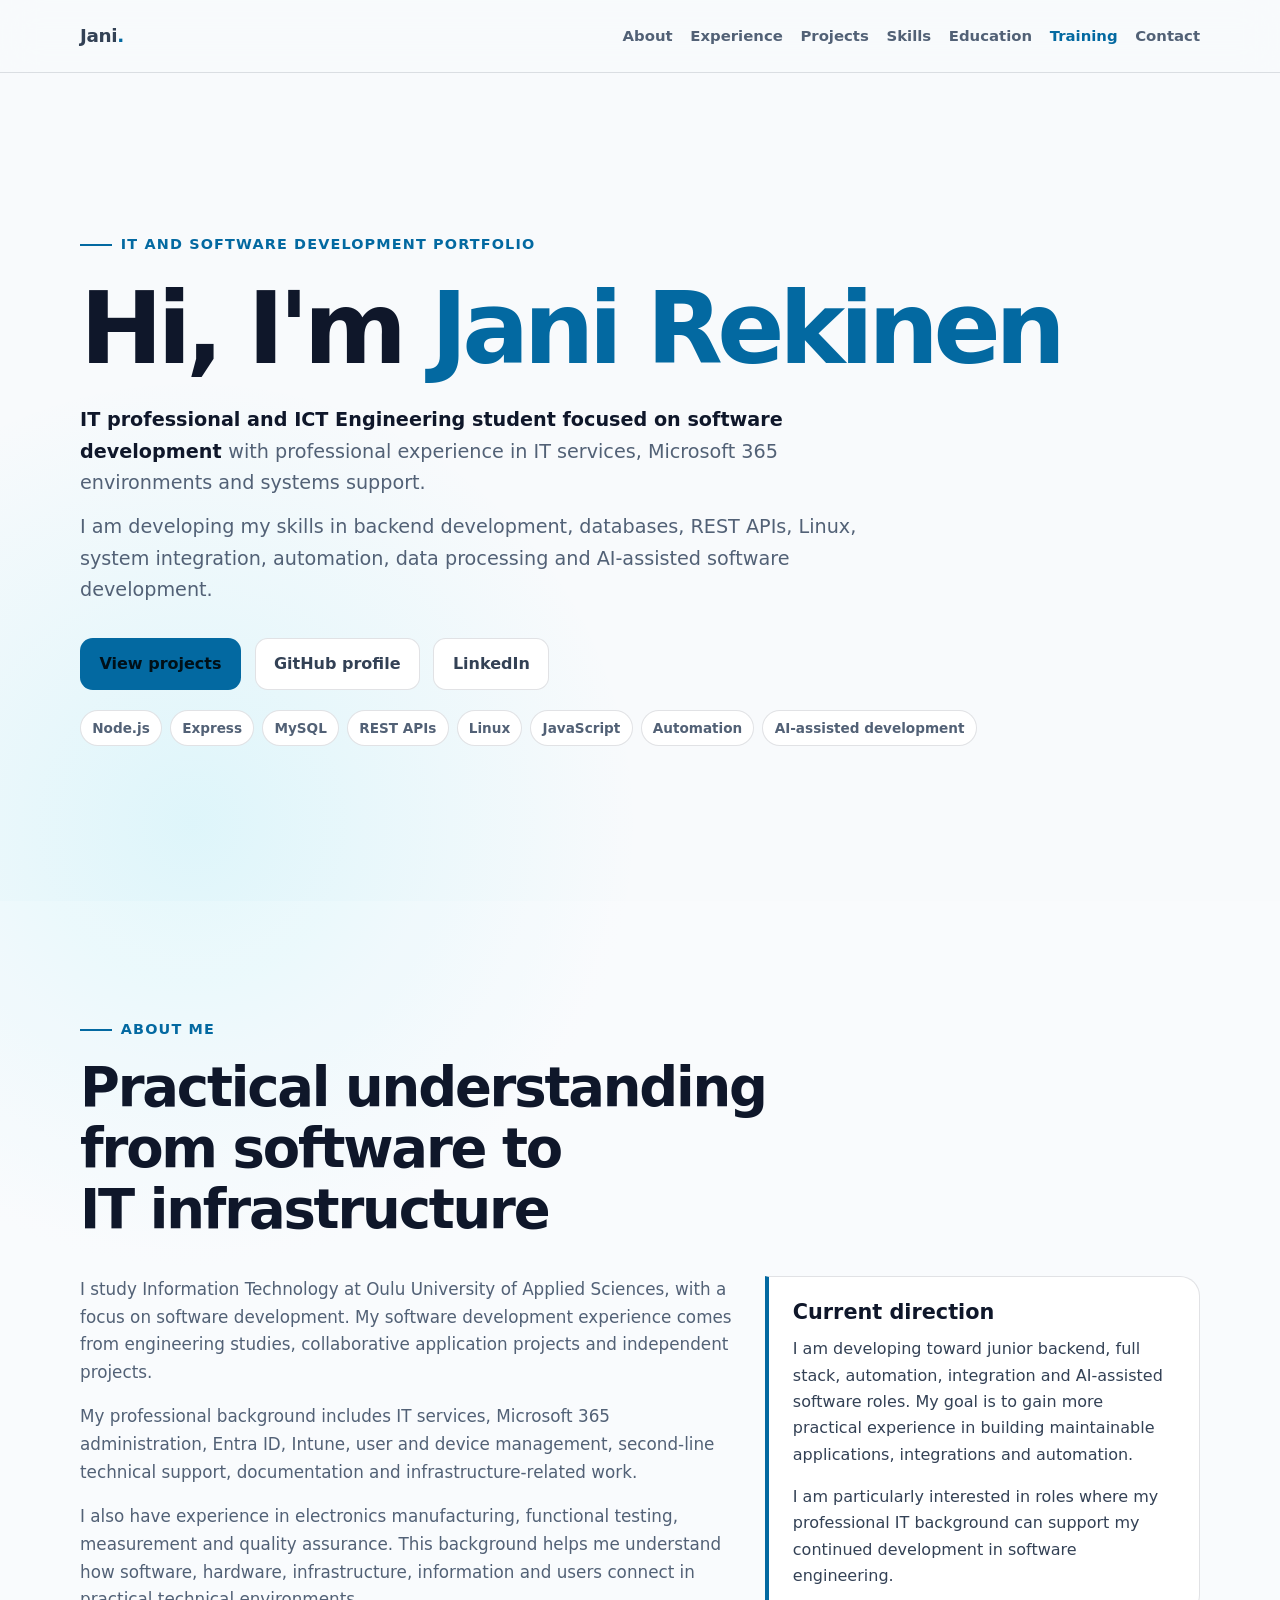
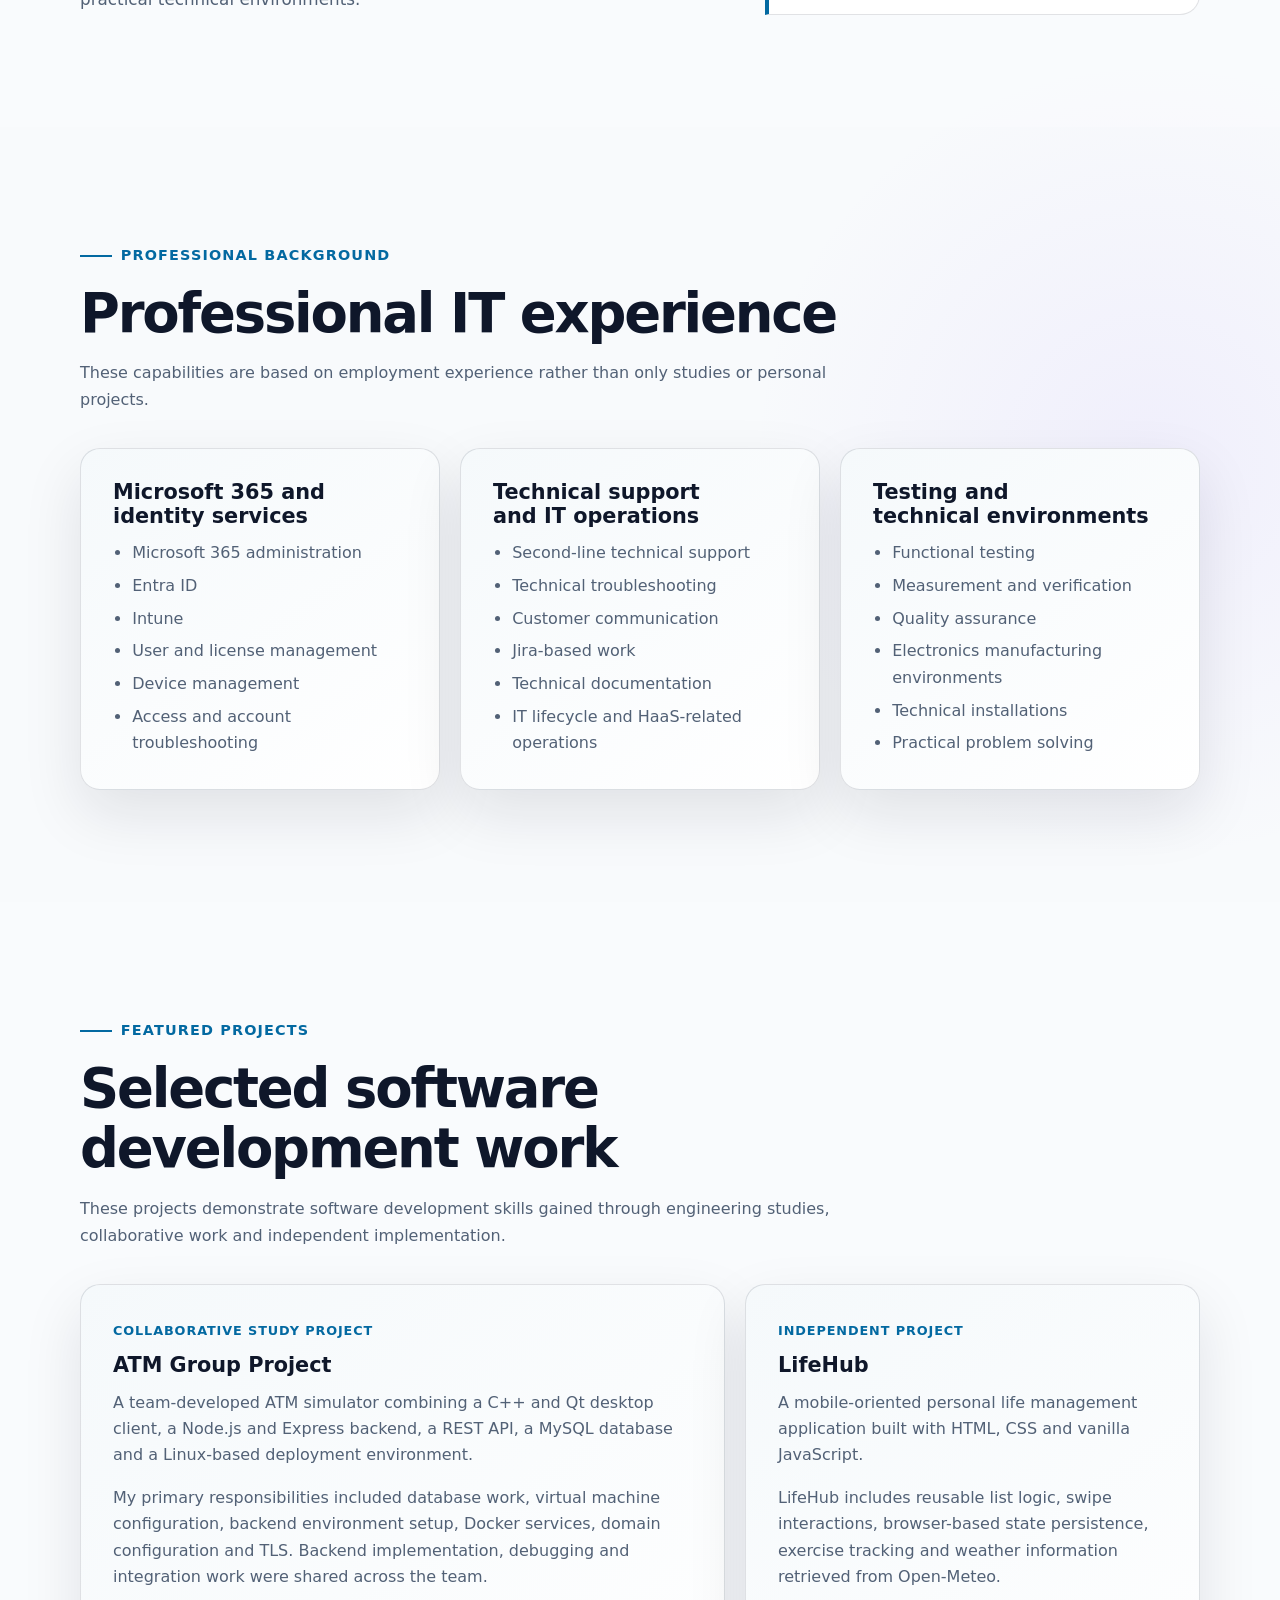
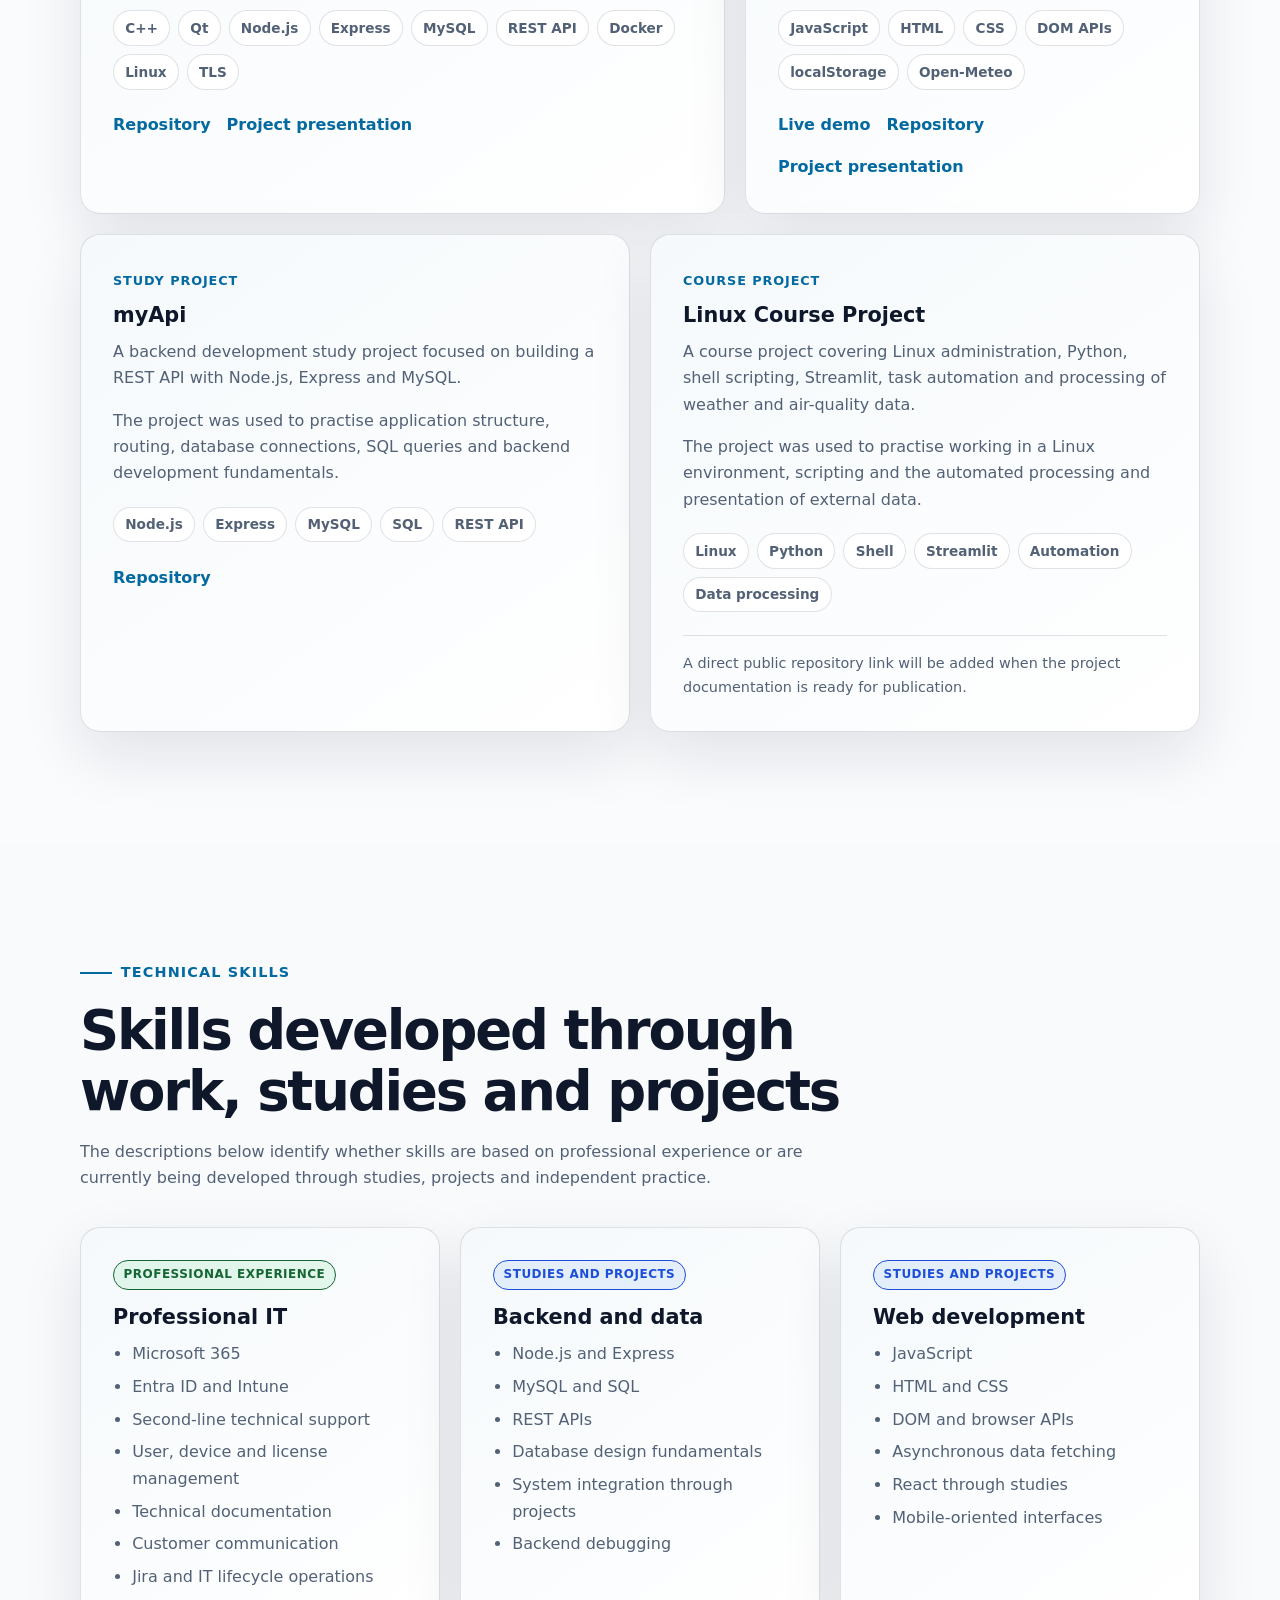
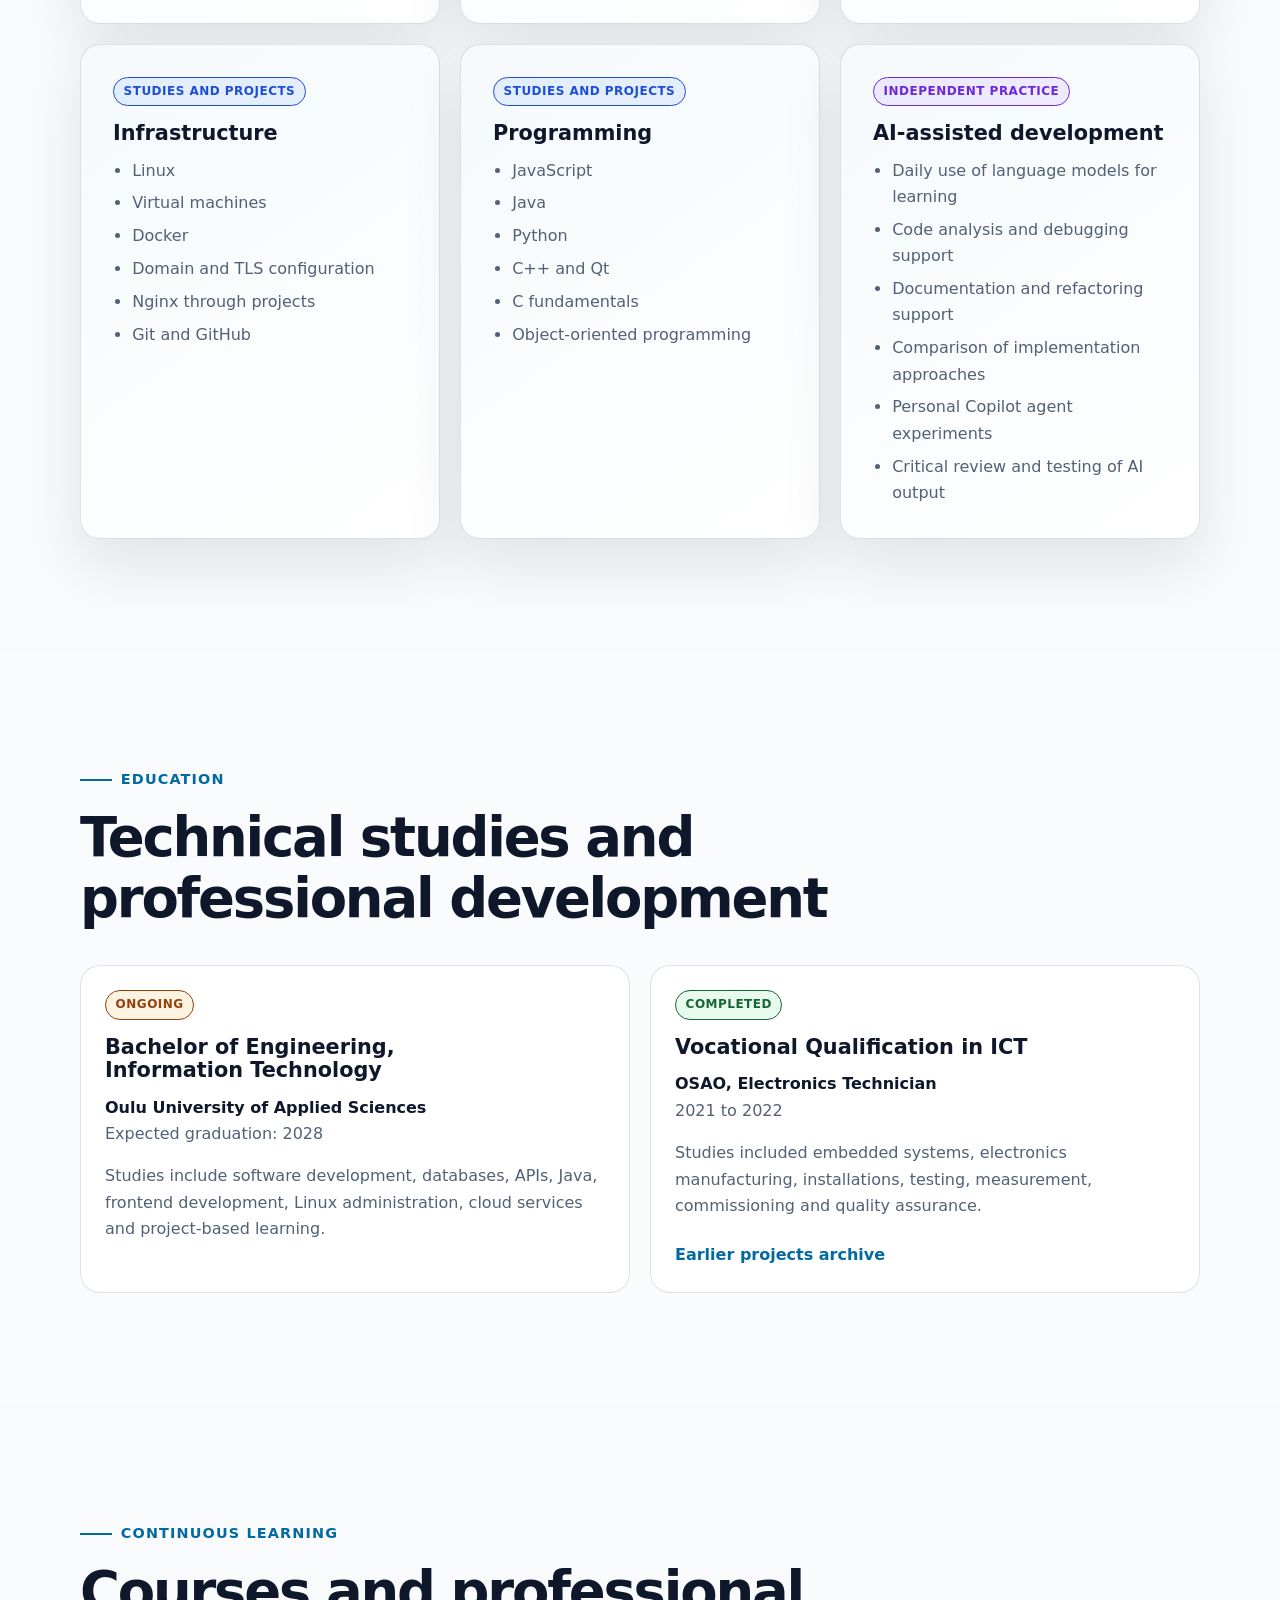
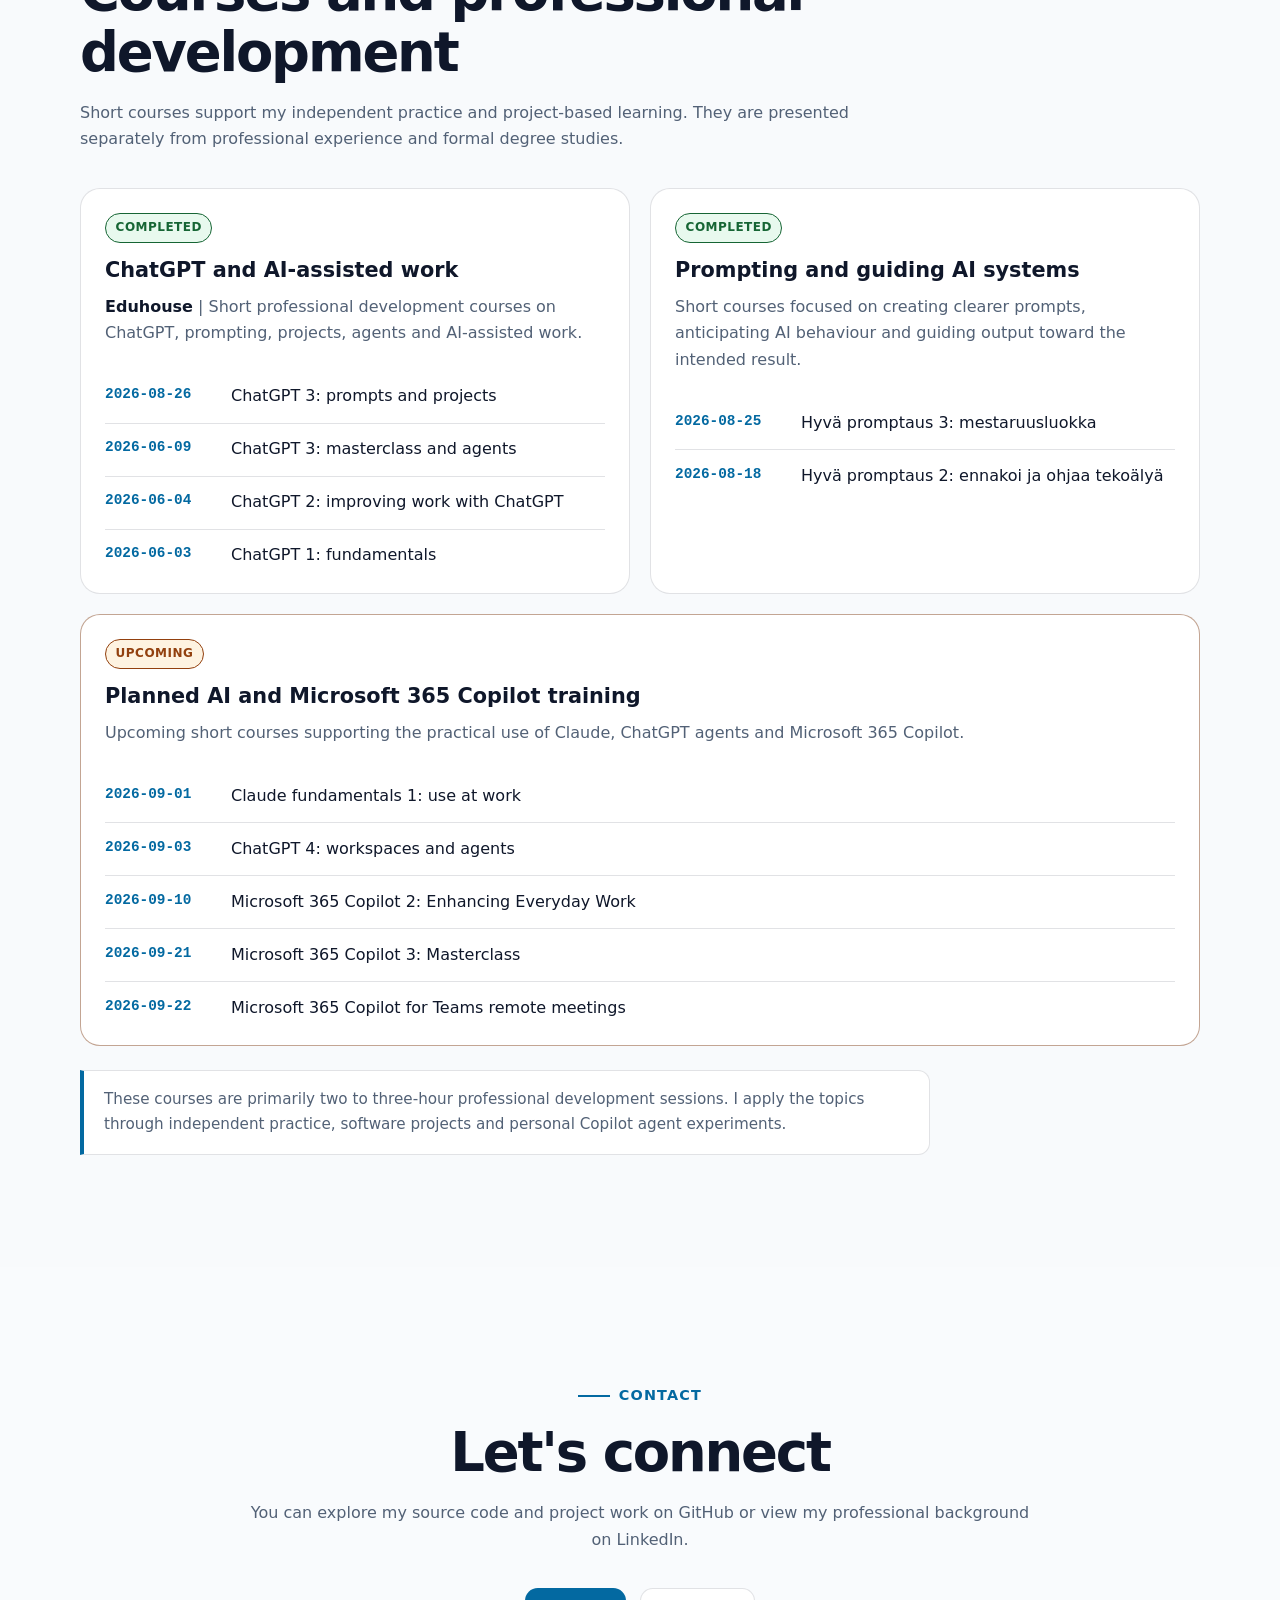
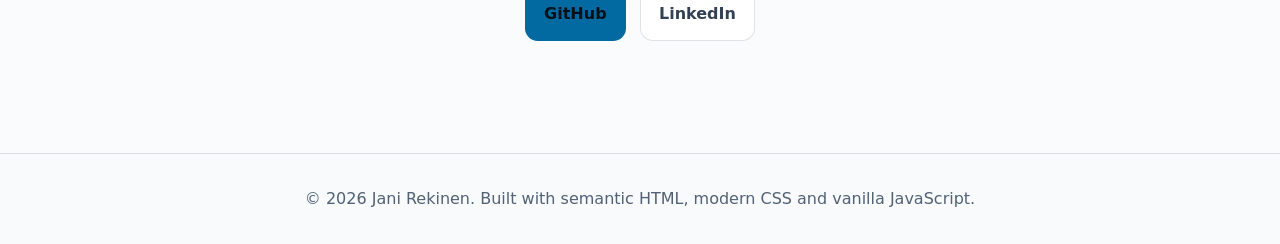
==== index.html @ 0df84a09 "Rename logo class to brand in index.html" ====
<!doctype html>
<html lang="en">
<head>
  <meta charset="utf-8">
  <meta name="viewport" content="width=device-width, initial-scale=1">

  <title>Jani Rekinen | IT Professional & Software Development Student</title>

  <meta
    name="description"
    content="Portfolio of Jani Rekinen, an IT professional and ICT Engineering student focused on software development, backend systems, integrations, automation and AI-assisted development."
  >

  <meta name="author" content="Jani Rekinen">
  <meta name="color-scheme" content="dark light">
  <meta name="theme-color" content="#080d18">

  <meta
    property="og:title"
    content="Jani Rekinen | IT Professional & Software Development Student"
  >

  <meta
    property="og:description"
    content="Professional IT experience combined with software development studies, backend projects, Linux, integrations, automation and AI-assisted development."
  >

  <meta property="og:type" content="website">
  <meta property="og:url" content="https://jaxi84.github.io/">

  <link rel="stylesheet" href="css/style.css">

  <script>
    document.documentElement.classList.add("js");
  </script>
</head>

<body>
  <a class="skip-link" href="#main-content">
    Skip to main content
  </a>

  <header class="site-header" id="header">
    <nav class="navbar container" aria-label="Main navigation">
      <a class="brand" href="#header">
        Jani<span>.</span>
      </a>

      <button
        class="nav-toggle"
        type="button"
        aria-expanded="false"
        aria-controls="primary-navigation"
      >
        Menu
      </button>

      <ul class="nav-links" id="primary-navigation">
        <li><a href="#about">About</a></li>
        <li><a href="#experience">Experience</a></li>
        <li><a href="#projects">Projects</a></li>
        <li><a href="#skills">Skills</a></li>
        <li><a href="#education">Education</a></li>
        <li><a href="#training">Training</a></li>
        <li><a href="#contact">Contact</a></li>
      </ul>
    </nav>
  </header>

  <main id="main-content">
    <section class="hero" aria-labelledby="hero-title">
      <div class="container hero-content">
        <p class="eyebrow">IT and software development portfolio</p>

        <h1 id="hero-title">
          Hi, I'm <span>Jani Rekinen</span>
        </h1>

        <p class="hero-description hero-description-primary">
          <strong>
            IT professional and ICT Engineering student focused on software
            development
          </strong>
          with professional experience in IT services, Microsoft 365
          environments and systems support.
        </p>

        <p class="hero-description">
          I am developing my skills in backend development, databases, REST
          APIs, Linux, system integration, automation, data processing and
          AI-assisted software development.
        </p>

        <div class="button-row">
          <a class="button button-primary" href="#projects">
            View projects
          </a>

          <a
            class="button button-secondary"
            href="https://github.com/Jaxi84"
            target="_blank"
            rel="noopener noreferrer">
            GitHub profile
          </a>

          <a
            class="button button-secondary"
            href="https://www.linkedin.com/in/jani-rekinen/"
            target="_blank"
            rel="noopener noreferrer">
            LinkedIn
          </a>
        </div>

        <ul class="quick-facts" aria-label="Current technical focus areas">
          <li>Node.js</li>
          <li>Express</li>
          <li>MySQL</li>
          <li>REST APIs</li>
          <li>Linux</li>
          <li>JavaScript</li>
          <li>Automation</li>
          <li>AI-assisted development</li>
        </ul>
      </div>
    </section>

    <section id="about" aria-labelledby="about-title">
      <div class="container">
        <div class="section-heading">
          <p class="eyebrow">About me</p>

          <h2 id="about-title">
            Practical understanding from software to IT infrastructure
          </h2>
        </div>

        <div class="about-grid">
          <div class="about-text">
            <p>
              I study Information Technology at Oulu University of Applied
              Sciences, with a focus on software development. My software
              development experience comes from engineering studies,
              collaborative application projects and independent projects.
            </p>

            <p>
              My professional background includes IT services, Microsoft 365
              administration, Entra ID, Intune, user and device management,
              second-line technical support, documentation and
              infrastructure-related work.
            </p>

            <p>
              I also have experience in electronics manufacturing, functional
              testing, measurement and quality assurance. This background
              helps me understand how software, hardware, infrastructure,
              information and users connect in practical technical
              environments.
            </p>
          </div>

          <aside class="highlight-box" aria-labelledby="direction-title">
            <h3 id="direction-title">Current direction</h3>

            <p>
              I am developing toward junior backend, full stack, automation,
              integration and AI-assisted software roles. My goal is to gain
              more practical experience in building maintainable
              applications, integrations and automation.
            </p>

            <p>
              I am particularly interested in roles where my professional IT
              background can support my continued development in software
              engineering.
            </p>
          </aside>
        </div>
      </div>
    </section>

    <section id="experience" aria-labelledby="experience-title">
      <div class="container">
        <div class="section-heading">
          <p class="eyebrow">Professional background</p>

          <h2 id="experience-title">
            Professional IT experience
          </h2>

          <p>
            These capabilities are based on employment experience rather than
            only studies or personal projects.
          </p>
        </div>

        <div class="experience-grid">
          <article class="card experience-card">
            <h3>Microsoft 365 and identity services</h3>

            <ul>
              <li>Microsoft 365 administration</li>
              <li>Entra ID</li>
              <li>Intune</li>
              <li>User and license management</li>
              <li>Device management</li>
              <li>Access and account troubleshooting</li>
            </ul>
          </article>

          <article class="card experience-card">
            <h3>Technical support and IT operations</h3>

            <ul>
              <li>Second-line technical support</li>
              <li>Technical troubleshooting</li>
              <li>Customer communication</li>
              <li>Jira-based work</li>
              <li>Technical documentation</li>
              <li>IT lifecycle and HaaS-related operations</li>
            </ul>
          </article>

          <article class="card experience-card">
            <h3>Testing and technical environments</h3>

            <ul>
              <li>Functional testing</li>
              <li>Measurement and verification</li>
              <li>Quality assurance</li>
              <li>Electronics manufacturing environments</li>
              <li>Technical installations</li>
              <li>Practical problem solving</li>
            </ul>
          </article>
        </div>
      </div>
    </section>

    <section id="projects" aria-labelledby="projects-title">
      <div class="container">
        <div class="section-heading">
          <p class="eyebrow">Featured projects</p>

          <h2 id="projects-title">
            Selected software development work
          </h2>

          <p>
            These projects demonstrate software development skills gained
            through engineering studies, collaborative work and independent
            implementation.
          </p>
        </div>

        <div class="project-grid">
          <article class="card project-card featured">
            <span class="project-type">Collaborative study project</span>

            <h3>ATM Group Project</h3>

            <p>
              A team-developed ATM simulator combining a C++ and Qt desktop
              client, a Node.js and Express backend, a REST API, a MySQL
              database and a Linux-based deployment environment.
            </p>

            <p>
              My primary responsibilities included database work, virtual
              machine configuration, backend environment setup, Docker
              services, domain configuration and TLS. Backend implementation,
              debugging and integration work were shared across the team.
            </p>

            <ul class="tags" aria-label="ATM project technologies">
              <li class="tag">C++</li>
              <li class="tag">Qt</li>
              <li class="tag">Node.js</li>
              <li class="tag">Express</li>
              <li class="tag">MySQL</li>
              <li class="tag">REST API</li>
              <li class="tag">Docker</li>
              <li class="tag">Linux</li>
              <li class="tag">TLS</li>
            </ul>

            <div class="card-links">
              <a
                href="https://github.com/Jaxi84"
                target="_blank"
                rel="noopener noreferrer">
                Repository
              </a>

              <a
                href="https://www.youtube.com/watch?v=w5b5Py__Tz0"
                target="_blank"
                rel="noopener noreferrer">
                Project presentation
              </a>
            </div>
          </article>

          <article class="card project-card featured-secondary">
            <span class="project-type">Independent project</span>

            <h3>LifeHub</h3>

            <p>
              A mobile-oriented personal life management application built
              with HTML, CSS and vanilla JavaScript.
            </p>

            <p>
              LifeHub includes reusable list logic, swipe interactions,
              browser-based state persistence, exercise tracking and weather
              information retrieved from Open-Meteo.
            </p>

            <ul class="tags" aria-label="LifeHub technologies">
              <li class="tag">JavaScript</li>
              <li class="tag">HTML</li>
              <li class="tag">CSS</li>
              <li class="tag">DOM APIs</li>
              <li class="tag">localStorage</li>
              <li class="tag">Open-Meteo</li>
            </ul>

            <div class="card-links">
              <a
                href="https://jaxi84.github.io/lifehub-proj/"
                target="_blank"
                rel="noopener noreferrer">
                Live demo
              </a>

              <a
                href="https://github.com/Jaxi84/lifehub-proj"
                target="_blank"
                rel="noopener noreferrer">
                Repository
              </a>

              <a
                href="https://www.youtube.com/watch?v=NFSRganMC8c"
                target="_blank"
                rel="noopener noreferrer">
                Project presentation
              </a>
            </div>
          </article>

          <article class="card project-card">
            <span class="project-type">Study project</span>

            <h3>myApi</h3>

            <p>
              A backend development study project focused on building a REST
              API with Node.js, Express and MySQL.
            </p>

            <p>
              The project was used to practise application structure,
              routing, database connections, SQL queries and backend
              development fundamentals.
            </p>

            <ul class="tags" aria-label="myApi technologies">
              <li class="tag">Node.js</li>
              <li class="tag">Express</li>
              <li class="tag">MySQL</li>
              <li class="tag">SQL</li>
              <li class="tag">REST API</li>
            </ul>

            <div class="card-links">
              <a
                href="https://github.com/Jaxi84/myApi"
                target="_blank"
                rel="noopener noreferrer"
              >
                Repository
              </a>
            </div>
          </article>

          <article class="card project-card">
            <span class="project-type">Course project</span>

            <h3>Linux Course Project</h3>

            <p>
              A course project covering Linux administration, Python, shell
              scripting, Streamlit, task automation and processing of weather
              and air-quality data.
            </p>

            <p>
              The project was used to practise working in a Linux environment,
              scripting and the automated processing and presentation of
              external data.
            </p>

            <ul class="tags" aria-label="Linux course project technologies">
              <li class="tag">Linux</li>
              <li class="tag">Python</li>
              <li class="tag">Shell</li>
              <li class="tag">Streamlit</li>
              <li class="tag">Automation</li>
              <li class="tag">Data processing</li>
            </ul>

            <p class="project-note">
              A direct public repository link will be added when the project
              documentation is ready for publication.
            </p>
          </article>
        </div>
      </div>
    </section>

    <section id="skills" aria-labelledby="skills-title">
      <div class="container">
        <div class="section-heading">
          <p class="eyebrow">Technical skills</p>

          <h2 id="skills-title">
            Skills developed through work, studies and projects
          </h2>

          <p>
            The descriptions below identify whether skills are based on
            professional experience or are currently being developed through
            studies, projects and independent practice.
          </p>
        </div>

        <div class="skills-grid">
          <article class="card skills-card">
            <span class="evidence-label evidence-professional">
              Professional experience
            </span>

            <h3>Professional IT</h3>

            <ul>
              <li>Microsoft 365</li>
              <li>Entra ID and Intune</li>
              <li>Second-line technical support</li>
              <li>User, device and license management</li>
              <li>Technical documentation</li>
              <li>Customer communication</li>
              <li>Jira and IT lifecycle operations</li>
            </ul>
          </article>

          <article class="card skills-card">
            <span class="evidence-label evidence-project">
              Studies and projects
            </span>

            <h3>Backend and data</h3>

            <ul>
              <li>Node.js and Express</li>
              <li>MySQL and SQL</li>
              <li>REST APIs</li>
              <li>Database design fundamentals</li>
              <li>System integration through projects</li>
              <li>Backend debugging</li>
            </ul>
          </article>

          <article class="card skills-card">
            <span class="evidence-label evidence-project">
              Studies and projects
            </span>

            <h3>Web development</h3>

            <ul>
              <li>JavaScript</li>
              <li>HTML and CSS</li>
              <li>DOM and browser APIs</li>
              <li>Asynchronous data fetching</li>
              <li>React through studies</li>
              <li>Mobile-oriented interfaces</li>
            </ul>
          </article>

          <article class="card skills-card">
            <span class="evidence-label evidence-project">
              Studies and projects
            </span>

            <h3>Infrastructure</h3>

            <ul>
              <li>Linux</li>
              <li>Virtual machines</li>
              <li>Docker</li>
              <li>Domain and TLS configuration</li>
              <li>Nginx through projects</li>
              <li>Git and GitHub</li>
            </ul>
          </article>

          <article class="card skills-card">
            <span class="evidence-label evidence-project">
              Studies and projects
            </span>

            <h3>Programming</h3>

            <ul>
              <li>JavaScript</li>
              <li>Java</li>
              <li>Python</li>
              <li>C++ and Qt</li>
              <li>C fundamentals</li>
              <li>Object-oriented programming</li>
            </ul>
          </article>

          <article class="card skills-card">
            <span class="evidence-label evidence-practice">
              Independent practice
            </span>

            <h3>AI-assisted development</h3>

            <ul>
              <li>Daily use of language models for learning</li>
              <li>Code analysis and debugging support</li>
              <li>Documentation and refactoring support</li>
              <li>Comparison of implementation approaches</li>
              <li>Personal Copilot agent experiments</li>
              <li>Critical review and testing of AI output</li>
            </ul>
          </article>
        </div>
      </div>
    </section>

    <section id="education" aria-labelledby="education-title">
      <div class="container">
        <div class="section-heading">
          <p class="eyebrow">Education</p>

          <h2 id="education-title">
            Technical studies and professional development
          </h2>
        </div>

        <div class="education-grid">
          <article class="education-card">
            <span class="education-status">Ongoing</span>

            <h3>Bachelor of Engineering, Information Technology</h3>

            <p>
              <strong>Oulu University of Applied Sciences</strong><br>
              Expected graduation: 2028
            </p>

            <p>
              Studies include software development, databases, APIs, Java,
              frontend development, Linux administration, cloud services and
              project-based learning.
            </p>
          </article>

          <article class="education-card">
            <span class="education-status education-status-completed">
              Completed
            </span>

            <h3>Vocational Qualification in ICT</h3>

            <p>
              <strong>OSAO, Electronics Technician</strong><br>
              2021 to 2022
            </p>

            <p>
              Studies included embedded systems, electronics manufacturing,
              installations, testing, measurement, commissioning and quality
              assurance.
            </p>

            <div class="card-links">
              <a
                href="https://github.com/Jaxi84"
                target="_blank"
                rel="noopener noreferrer">
                Earlier projects archive
              </a>
            </div>
          </article>
        </div>
      </div>
    </section>

    <section id="training" aria-labelledby="training-title">
      <div class="container">
        <div class="section-heading">
          <p class="eyebrow">Continuous learning</p>

          <h2 id="training-title">
            Courses and professional development
          </h2>

          <p>
            Short courses support my independent practice and project-based
            learning. They are presented separately from professional
            experience and formal degree studies.
          </p>
        </div>

        <div class="training-grid">
          <article class="education-card training-card">
            <span class="training-status training-status-completed">
              Completed
            </span>

            <h3>ChatGPT and AI-assisted work</h3>

            <p>
              <strong>Eduhouse</strong> |
              Short professional development courses on ChatGPT, prompting,
              projects, agents and AI-assisted work.
            </p>

            <ul class="training-list">
              <li>
                <time class="date" datetime="2026-08-26">
                  2026-08-26
                </time>

                <span class="course-name">
                  ChatGPT 3: prompts and projects
                </span>
              </li>

              <li>
                <time class="date" datetime="2026-06-09">
                  2026-06-09
                </time>

                <span class="course-name">
                  ChatGPT 3: masterclass and agents
                </span>
              </li>

              <li>
                <time class="date" datetime="2026-06-04">
                  2026-06-04
                </time>

                <span class="course-name">
                  ChatGPT 2: improving work with ChatGPT
                </span>
              </li>

              <li>
                <time class="date" datetime="2026-06-03">
                  2026-06-03
                </time>

                <span class="course-name">
                  ChatGPT 1: fundamentals
                </span>
              </li>
            </ul>
          </article>

          <article class="education-card training-card">
            <span class="training-status training-status-completed">
              Completed
            </span>

            <h3>Prompting and guiding AI systems</h3>

            <p>
              Short courses focused on creating clearer prompts, anticipating
              AI behaviour and guiding output toward the intended result.
            </p>

            <ul class="training-list">
              <li>
                <time class="date" datetime="2026-08-25">
                  2026-08-25
                </time>

                <span class="course-name">
                  Hyvä promptaus 3: mestaruusluokka
                </span>
              </li>

              <li>
                <time class="date" datetime="2026-08-18">
                  2026-08-18
                </time>

                <span class="course-name">
                  Hyvä promptaus 2: ennakoi ja ohjaa tekoälyä
                </span>
              </li>
            </ul>
          </article>

          <article class="education-card training-card training-card-upcoming">
            <span class="training-status training-status-upcoming">
              Upcoming
            </span>

            <h3>Planned AI and Microsoft 365 Copilot training</h3>

            <p>
              Upcoming short courses supporting the practical use of Claude,
              ChatGPT agents and Microsoft 365 Copilot.
            </p>

            <ul class="training-list">
              <li>
                <time class="date" datetime="2026-09-01">
                  2026-09-01
                </time>

                <span class="course-name">
                  Claude fundamentals 1: use at work
                </span>
              </li>

              <li>
                <time class="date" datetime="2026-09-03">
                  2026-09-03
                </time>

                <span class="course-name">
                  ChatGPT 4: workspaces and agents
                </span>
              </li>

              <li>
                <time class="date" datetime="2026-09-10">
                  2026-09-10
                </time>

                <span class="course-name">
                  Microsoft 365 Copilot 2: Enhancing Everyday Work
                </span>
              </li>

              <li>
                <time class="date" datetime="2026-09-21">
                  2026-09-21
                </time>

                <span class="course-name">
                  Microsoft 365 Copilot 3: Masterclass
                </span>
              </li>

              <li>
                <time class="date" datetime="2026-09-22">
                  2026-09-22
                </time>

                <span class="course-name">
                  Microsoft 365 Copilot for Teams remote meetings
                </span>
              </li>
            </ul>
          </article>
        </div>

        <p class="training-note">
          These courses are primarily two to three-hour professional
          development sessions. I apply the topics through independent
          practice, software projects and personal Copilot agent experiments.
        </p>
      </div>
    </section>

    <section class="contact-section" id="contact" aria-labelledby="contact-title">
      <div class="container">
        <div class="section-heading">
          <p class="eyebrow">Contact</p>

          <h2 id="contact-title">Let's connect</h2>

          <p>
            You can explore my source code and project work on GitHub or view
            my professional background on LinkedIn.
          </p>
        </div>

        <div class="button-row contact-buttons">
          <a
            class="button button-primary"
            href="https://github.com/Jaxi84"
            target="_blank"
            rel="noopener noreferrer">
            GitHub
          </a>

          <a
            class="button button-secondary"
            href="https://www.linkedin.com/in/jani-rekinen/"
            target="_blank"
            rel="noopener noreferrer">
            LinkedIn
          </a>
        </div>
      </div>
    </section>
  </main>

  <footer>
    <div class="container">
      <p>
        © <span id="current-year"></span> Jani Rekinen.
        Built with semantic HTML, modern CSS and vanilla JavaScript.
      </p>
    </div>
  </footer>

  <script src="js/main.js"></script>
</body>
</html>
---- css/style.css ----
:root {
  color-scheme: dark;

  --background: #080d18;
  --surface: #101827;
  --surface-alt: #172033;
  --surface-strong: #1d2940;

  --text: #cbd5e1;
  --text-bright: #e2e8f0;
  --muted: #a9b4c5;

  --primary: #67e8f9;
  --primary-strong: #22d3ee;
  --secondary: #a78bfa;

  --success: #86efac;
  --success-background: rgb(34 197 94 / 12%);
  --upcoming: #fbbf24;
  --upcoming-background: rgb(251 191 36 / 12%);

  --professional: #86efac;
  --professional-background: rgb(34 197 94 / 12%);

  --project: #93c5fd;
  --project-background: rgb(59 130 246 / 12%);

  --practice: #c4b5fd;
  --practice-background: rgb(139 92 246 / 12%);

  --border: rgb(148 163 184 / 18%);
  --border-strong: rgb(148 163 184 / 30%);

  --shadow: 0 24px 60px rgb(0 0 0 / 25%);

  --content-width: 1120px;
  --radius: 1.25rem;
  --radius-small: 0.75rem;

  --transition: 180ms ease;
}

@media (prefers-color-scheme: light) {
  :root {
    color-scheme: light;

    --background: #f8fafc;
    --surface: #ffffff;
    --surface-alt: #eef2f7;
    --surface-strong: #e2e8f0;

    --text: #334155;
    --text-bright: #0f172a;
    --muted: #526176;

    --primary: #0369a1;
    --primary-strong: #0284c7;
    --secondary: #7c3aed;

    --success: #166534;
    --success-background: rgb(34 197 94 / 10%);
    --upcoming: #92400e;
    --upcoming-background: rgb(245 158 11 / 12%);

    --professional: #166534;
    --professional-background: rgb(34 197 94 / 10%);

    --project: #1d4ed8;
    --project-background: rgb(59 130 246 / 10%);

    --practice: #6d28d9;
    --practice-background: rgb(139 92 246 / 10%);

    --border: rgb(15 23 42 / 12%);
    --border-strong: rgb(15 23 42 / 22%);

    --shadow: 0 24px 60px rgb(15 23 42 / 10%);
  }
}

*,
*::before,
*::after {
  box-sizing: border-box;
}

html {
  scroll-behavior: smooth;
  scroll-padding-top: 6rem;
}

body {
  margin: 0;
  min-height: 100vh;
  overflow-x: hidden;

  font-family:
    Inter,
    ui-sans-serif,
    system-ui,
    -apple-system,
    BlinkMacSystemFont,
    "Segoe UI",
    sans-serif;

  line-height: 1.65;
  color: var(--text);

  background:
    radial-gradient(
      circle at 15% 10%,
      rgb(34 211 238 / 12%),
      transparent 28rem
    ),
    radial-gradient(
      circle at 90% 25%,
      rgb(167 139 250 / 10%),
      transparent 25rem
    ),
    var(--background);
}

body.menu-open {
  overflow: hidden;
}

img,
svg {
  display: block;
  max-width: 100%;
}

a {
  color: inherit;
  text-decoration: none;
  -webkit-tap-highlight-color: transparent;
}

button {
  -webkit-tap-highlight-color: transparent;
}

p {
  margin-top: 0;
}

p:last-child {
  margin-bottom: 0;
}

ul {
  margin-top: 0;
}

:focus-visible {
  outline: 3px solid var(--primary);
  outline-offset: 4px;
  border-radius: 0.35rem;
}

::selection {
  color: #001018;
  background: var(--primary);
}

.container {
  width: min(100% - 2rem, var(--content-width));
  margin-inline: auto;
}

/* Accessibility */

.skip-link {
  position: fixed;
  top: 1rem;
  left: 1rem;
  z-index: 1000;

  padding: 0.7rem 1rem;

  color: #001018;
  font-weight: 800;
  background: var(--primary);
  border-radius: 0.6rem;

  transform: translateY(-160%);
  transition: transform var(--transition);
}

.skip-link:focus {
  transform: translateY(0);
}

/* Header and navigation */

.site-header {
  position: sticky;
  top: 0;
  z-index: 100;

  border-bottom: 1px solid var(--border);
  background: color-mix(in srgb, var(--background) 82%, transparent);
  backdrop-filter: blur(18px);
}

.navbar {
  position: relative;

  display: flex;
  align-items: center;
  justify-content: space-between;

  min-height: 4.5rem;
  gap: 1rem;
}

.brand {
  font-size: 1.15rem;
  font-weight: 800;
  letter-spacing: -0.02em;
}

.brand span {
  color: var(--primary);
}

.nav-toggle {
  display: none;

  padding: 0.65rem 0.8rem;

  color: var(--text);
  font: inherit;
  font-weight: 700;

  background: var(--surface);
  border: 1px solid var(--border);
  border-radius: 0.7rem;

  cursor: pointer;
}

.nav-toggle:hover {
  border-color: var(--primary);
}

.nav-links {
  display: flex;
  align-items: center;

  gap: 1.1rem;
  margin: 0;
  padding: 0;

  list-style: none;
}

.nav-links a {
  color: var(--muted);
  font-size: 0.93rem;
  font-weight: 650;

  transition:
    color var(--transition),
    transform var(--transition);
}

.nav-links a:hover,
.nav-links a[aria-current="true"] {
  color: var(--primary);
}

/* Typography */

.eyebrow {
  display: inline-flex;
  align-items: center;

  gap: 0.55rem;
  margin: 0 0 1rem;

  color: var(--primary);

  font-size: 0.9rem;
  font-weight: 800;
  letter-spacing: 0.08em;
  text-transform: uppercase;
}

.eyebrow::before {
  width: 2rem;
  height: 2px;

  content: "";
  background: currentColor;
}

h1,
h2,
h3,
strong {
  color: var(--text-bright);
}

h1,
h2,
h3 {
  margin-top: 0;

  line-height: 1.12;
  text-wrap: balance;
}

h1 {
  max-width: 1050px;
  margin-bottom: 1.25rem;

  font-size: clamp(2.8rem, 8vw, 6.2rem);
  letter-spacing: -0.055em;
}

h1 span {
  color: var(--primary);
}

h2 {
  margin-bottom: 1rem;

  font-size: clamp(2rem, 5vw, 3.4rem);
  letter-spacing: -0.04em;
}

h3 {
  margin-bottom: 0.75rem;
  font-size: 1.3rem;
}

/* Buttons */

.button-row {
  display: flex;
  flex-wrap: wrap;

  gap: 0.85rem;
  margin-top: 2rem;
}

.button {
  display: inline-flex;
  align-items: center;
  justify-content: center;

  min-height: 3rem;
  padding: 0.75rem 1.15rem;

  font-weight: 800;
  text-align: center;

  border: 1px solid transparent;
  border-radius: 0.8rem;

  transition:
    transform var(--transition),
    background var(--transition),
    border-color var(--transition);
}

.button:hover {
  transform: translateY(-2px);
}

.button-primary {
  color: #001018;
  background: var(--primary);
}

.button-primary:hover {
  background: var(--primary-strong);
}

.button-secondary {
  color: var(--text);
  background: var(--surface);
  border-color: var(--border);
}

.button-secondary:hover {
  border-color: var(--primary);
}

/* Sections */

main section {
  padding-block: clamp(4.5rem, 9vw, 7rem);
}

main section:nth-child(even) {
  background: color-mix(in srgb, var(--surface) 18%, transparent);
}

.section-heading {
  max-width: 780px;
  margin-bottom: 2.2rem;
}

.section-heading > p:not(.eyebrow),
.card p,
.about-text,
.education-card p {
  color: var(--muted);
}

/* Hero */

.hero {
  display: flex;
  align-items: center;

  min-height: calc(100vh - 4.5rem);
}

.hero-content {
  padding-block: 2rem;
}

.hero-description {
  max-width: 800px;

  color: var(--muted);
  font-size: clamp(1.05rem, 2vw, 1.2rem);
}

.hero-description-primary {
  margin-bottom: 0.75rem;
}

.quick-facts,
.tags {
  display: flex;
  flex-wrap: wrap;

  gap: 0.5rem;
  margin: 1.25rem 0 0;
  padding: 0;

  list-style: none;
}

.quick-facts li,
.tag {
  padding: 0.35rem 0.7rem;

  color: var(--muted);
  font-size: 0.85rem;
  font-weight: 700;

  background: var(--surface);
  border: 1px solid var(--border);
  border-radius: 999px;
}

/* About */

.about-grid {
  display: grid;
  grid-template-columns: 1.2fr 0.8fr;
  align-items: start;

  gap: 2rem;
}

.about-text {
  font-size: 1.05rem;
}

.highlight-box {
  padding: 1.5rem;

  background: var(--surface);
  border: 1px solid var(--border);
  border-left: 4px solid var(--primary);
  border-radius: 0 var(--radius) var(--radius) 0;
}

/* Cards and grids */

.card {
  position: relative;
  overflow: hidden;

  padding: clamp(1.4rem, 3vw, 2rem);

  background:
    linear-gradient(
      145deg,
      color-mix(in srgb, var(--surface) 96%, var(--primary) 4%),
      var(--surface)
    );

  border: 1px solid var(--border);
  border-radius: var(--radius);
  box-shadow: var(--shadow);

  transition:
    transform var(--transition),
    border-color var(--transition);
}

.card:hover {
  border-color: color-mix(in srgb, var(--primary) 48%, var(--border));
  transform: translateY(-4px);
}

.project-grid,
.skills-grid,
.experience-grid {
  display: grid;
  grid-template-columns: repeat(12, 1fr);

  gap: 1.25rem;
}

/* Experience */

.experience-card {
  grid-column: span 4;
}

.experience-card ul {
  margin: 0;
  padding-left: 1.2rem;

  color: var(--muted);
}

.experience-card li + li {
  margin-top: 0.4rem;
}

/* Projects */

.project-card {
  grid-column: span 6;
}

.project-card.featured {
  grid-column: span 7;
}

.project-card.featured-secondary {
  grid-column: span 5;
}

.project-type {
  display: inline-block;

  margin-bottom: 0.8rem;

  color: var(--primary);

  font-size: 0.8rem;
  font-weight: 850;
  letter-spacing: 0.07em;
  text-transform: uppercase;
}

.project-note {
  margin-top: 1.4rem;
  padding-top: 1rem;

  font-size: 0.9rem;
  border-top: 1px solid var(--border);
}

.card-links {
  display: flex;
  flex-wrap: wrap;

  gap: 1rem;
  margin-top: 1.4rem;
}

.card-links a {
  color: var(--primary);
  font-weight: 800;
}

.card-links a:hover {
  text-decoration: underline;
  text-underline-offset: 0.25em;
}

/* Skills */

.skills-card {
  grid-column: span 4;
}

.skills-card ul {
  margin: 0;
  padding-left: 1.2rem;

  color: var(--muted);
}

.skills-card li + li {
  margin-top: 0.4rem;
}

.evidence-label {
  display: inline-flex;

  margin-bottom: 1rem;
  padding: 0.25rem 0.6rem;

  font-size: 0.75rem;
  font-weight: 850;
  letter-spacing: 0.04em;
  text-transform: uppercase;

  border: 1px solid currentColor;
  border-radius: 999px;
}

.evidence-professional {
  color: var(--professional);
  background: var(--professional-background);
}

.evidence-project {
  color: var(--project);
  background: var(--project-background);
}

.evidence-practice {
  color: var(--practice);
  background: var(--practice-background);
}

/* Education */

.education-grid {
  display: grid;
  grid-template-columns: repeat(2, 1fr);

  gap: 1.25rem;
}

.education-card {
  padding: 1.5rem;

  background: var(--surface);
  border: 1px solid var(--border);
  border-radius: var(--radius);
}

.education-status {
  display: inline-flex;

  margin-bottom: 1rem;
  padding: 0.25rem 0.6rem;

  color: var(--upcoming);
  background: var(--upcoming-background);
  border: 1px solid currentColor;
  border-radius: 999px;

  font-size: 0.75rem;
  font-weight: 850;
  letter-spacing: 0.04em;
  text-transform: uppercase;
}

.education-status-completed {
  color: var(--success);
  background: var(--success-background);
}

/* Training */

.training-grid {
  display: grid;
  grid-template-columns: repeat(2, 1fr);

  gap: 1.25rem;
}

.training-card-upcoming {
  grid-column: 1 / -1;

  border-color:
    color-mix(in srgb, var(--upcoming) 38%, var(--border));
}

.training-status {
  display: inline-flex;

  margin-bottom: 1rem;
  padding: 0.25rem 0.6rem;

  font-size: 0.75rem;
  font-weight: 850;
  letter-spacing: 0.04em;
  text-transform: uppercase;

  border: 1px solid currentColor;
  border-radius: 999px;
}

.training-status-completed {
  color: var(--success);
  background: var(--success-background);
}

.training-status-upcoming {
  color: var(--upcoming);
  background: var(--upcoming-background);
}

.training-list {
  margin: 1.5rem 0 0;
  padding: 0;

  list-style: none;
}

.training-list li {
  display: grid;
  grid-template-columns: 110px minmax(0, 1fr);
  align-items: start;

  gap: 1rem;
  padding-block: 0.8rem;

  border-bottom: 1px solid var(--border);
}

.training-list li:last-child {
  padding-bottom: 0;
  border-bottom: 0;
}

.training-list .date {
  color: var(--primary);

  font-family:
    ui-monospace,
    SFMono-Regular,
    Menlo,
    Monaco,
    Consolas,
    "Liberation Mono",
    monospace;

  font-size: 0.9rem;
  font-weight: 700;
}

.training-list .course-name {
  color: var(--text-bright);
}

.training-note {
  max-width: 850px;
  margin: 1.5rem 0 0;
  padding: 1rem 1.25rem;

  color: var(--muted);
  font-size: 0.95rem;

  background: var(--surface);
  border: 1px solid var(--border);
  border-left: 4px solid var(--primary);
  border-radius: 0 var(--radius-small) var(--radius-small) 0;
}

/* Contact */

.contact-section {
  text-align: center;
}

.contact-section .section-heading {
  margin-inline: auto;
}

.contact-buttons {
  justify-content: center;
}

/* Footer */

footer {
  padding-block: 2rem;

  color: var(--muted);
  text-align: center;

  border-top: 1px solid var(--border);
}

/* Responsive desktop and tablet adjustments */

@media (max-width: 1000px) {
  .nav-links {
    gap: 0.8rem;
  }

  .nav-links a {
    font-size: 0.88rem;
  }

  .experience-card {
    grid-column: span 6;
  }

  .experience-card:last-child {
    grid-column: 1 / -1;
  }

  .skills-card {
    grid-column: span 6;
  }
}

/* Mobile navigation and layouts */

@media (max-width: 800px) {
  html {
    scroll-padding-top: 5.5rem;
  }

  .nav-toggle {
    display: inline-flex;
  }

  .nav-links {
    position: absolute;
    top: calc(100% + 0.5rem);
    right: 0;
    left: 0;

    display: none;
    flex-direction: column;
    align-items: stretch;

    gap: 0.25rem;
    padding: 1rem;

    background: var(--surface);
    border: 1px solid var(--border);
    border-radius: 1rem;
    box-shadow: var(--shadow);
  }

  .nav-links.is-open {
    display: flex;
  }

  .nav-links a {
    display: block;

    padding: 0.7rem;
    font-size: 1rem;

    border-radius: 0.6rem;
  }

  .nav-links a:hover {
    background: var(--surface-alt);
  }

  .hero {
    min-height: auto;
  }

  .project-card,
  .project-card.featured,
  .project-card.featured-secondary,
  .skills-card,
  .experience-card,
  .experience-card:last-child {
    grid-column: 1 / -1;
  }

  .about-grid,
  .education-grid,
  .training-grid {
    grid-template-columns: 1fr;
  }

  .training-card-upcoming {
    grid-column: auto;
  }
}

@media (max-width: 560px) {
  .container {
    width: min(100% - 1.25rem, var(--content-width));
  }

  main section {
    padding-block: 4rem;
  }

  h1 {
    font-size: clamp(2.6rem, 15vw, 4rem);
  }

  .button-row {
    flex-direction: column;
  }

  .button {
    width: 100%;
  }

  .training-list li {
    display: flex;
    flex-direction: column;

    gap: 0.2rem;
  }

  .card,
  .education-card {
    padding: 1.25rem;
  }

  .quick-facts li,
  .tag {
    font-size: 0.8rem;
  }
}

/* Reduced motion */

@media (prefers-reduced-motion: reduce) {
  *,
  *::before,
  *::after {
    scroll-behavior: auto !important;
    transition-duration: 0.01ms !important;
    animation-duration: 0.01ms !important;
    animation-iteration-count: 1 !important;
  }
}
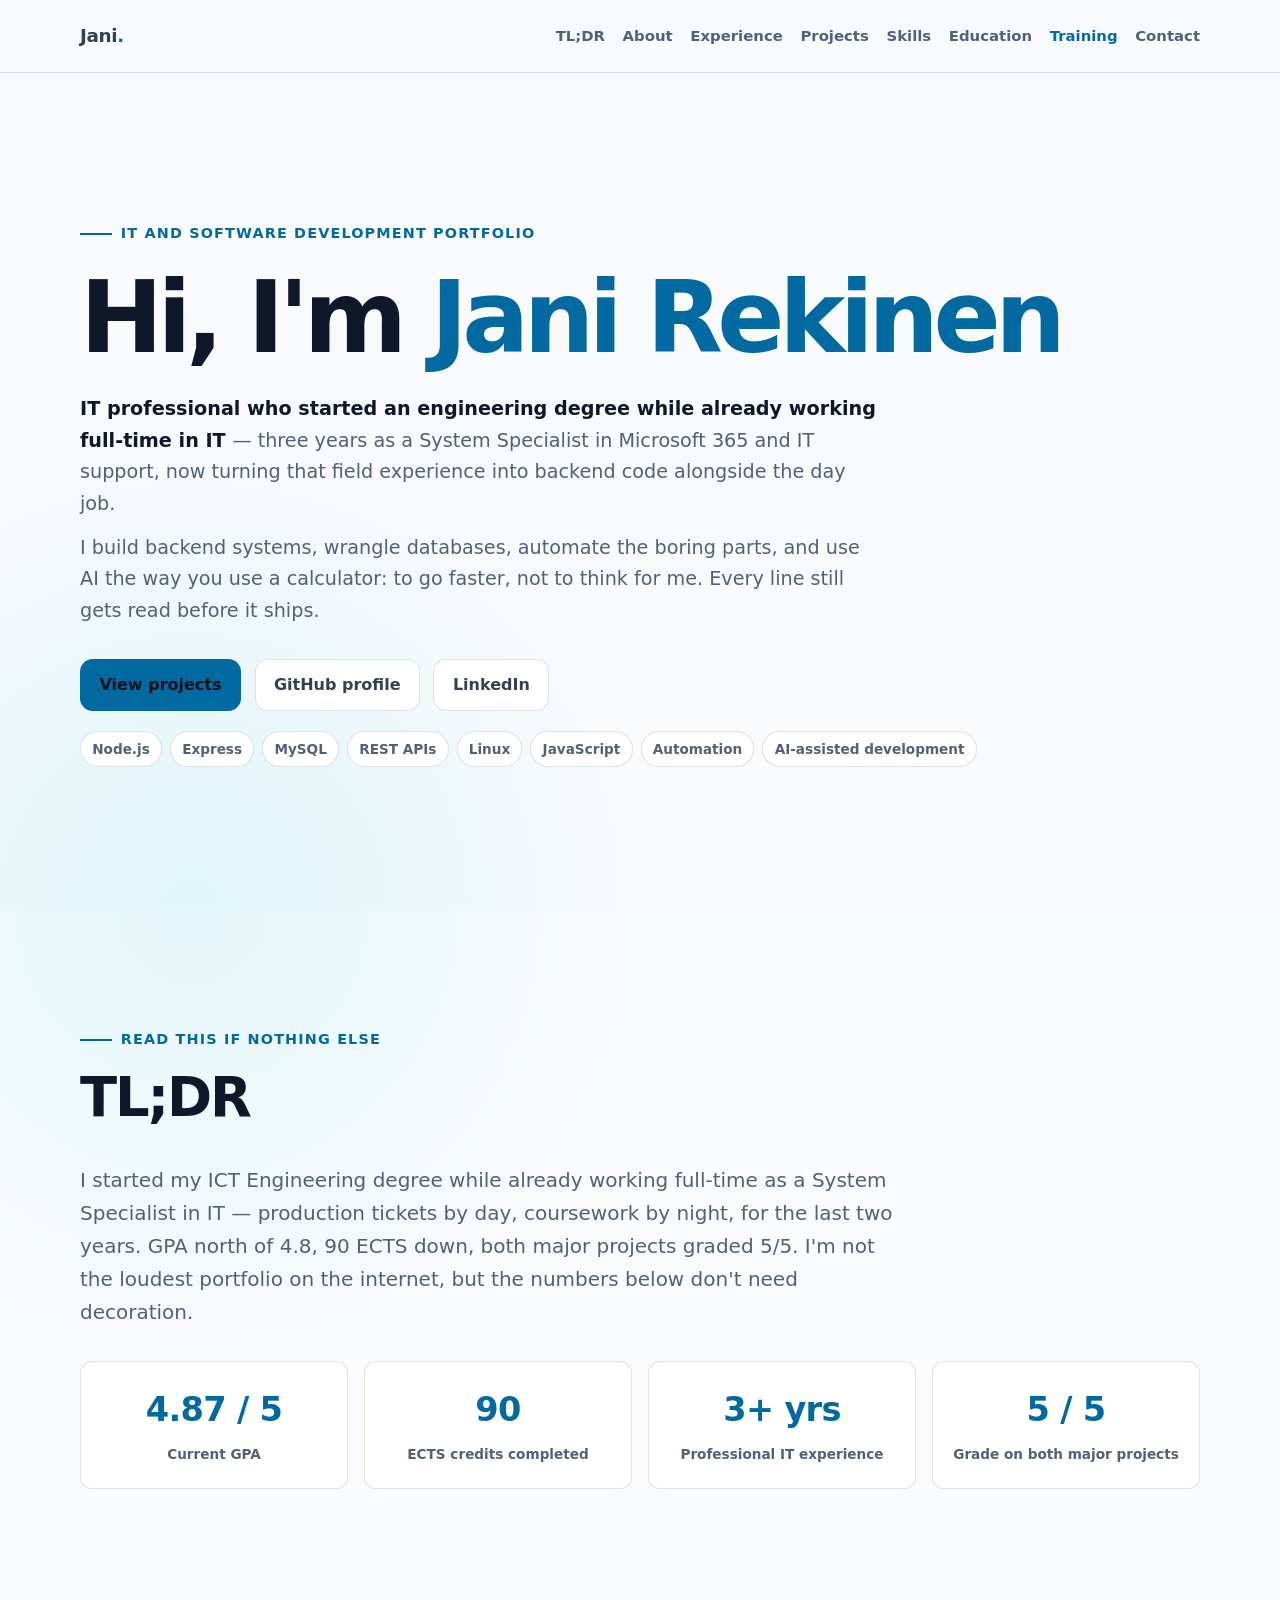
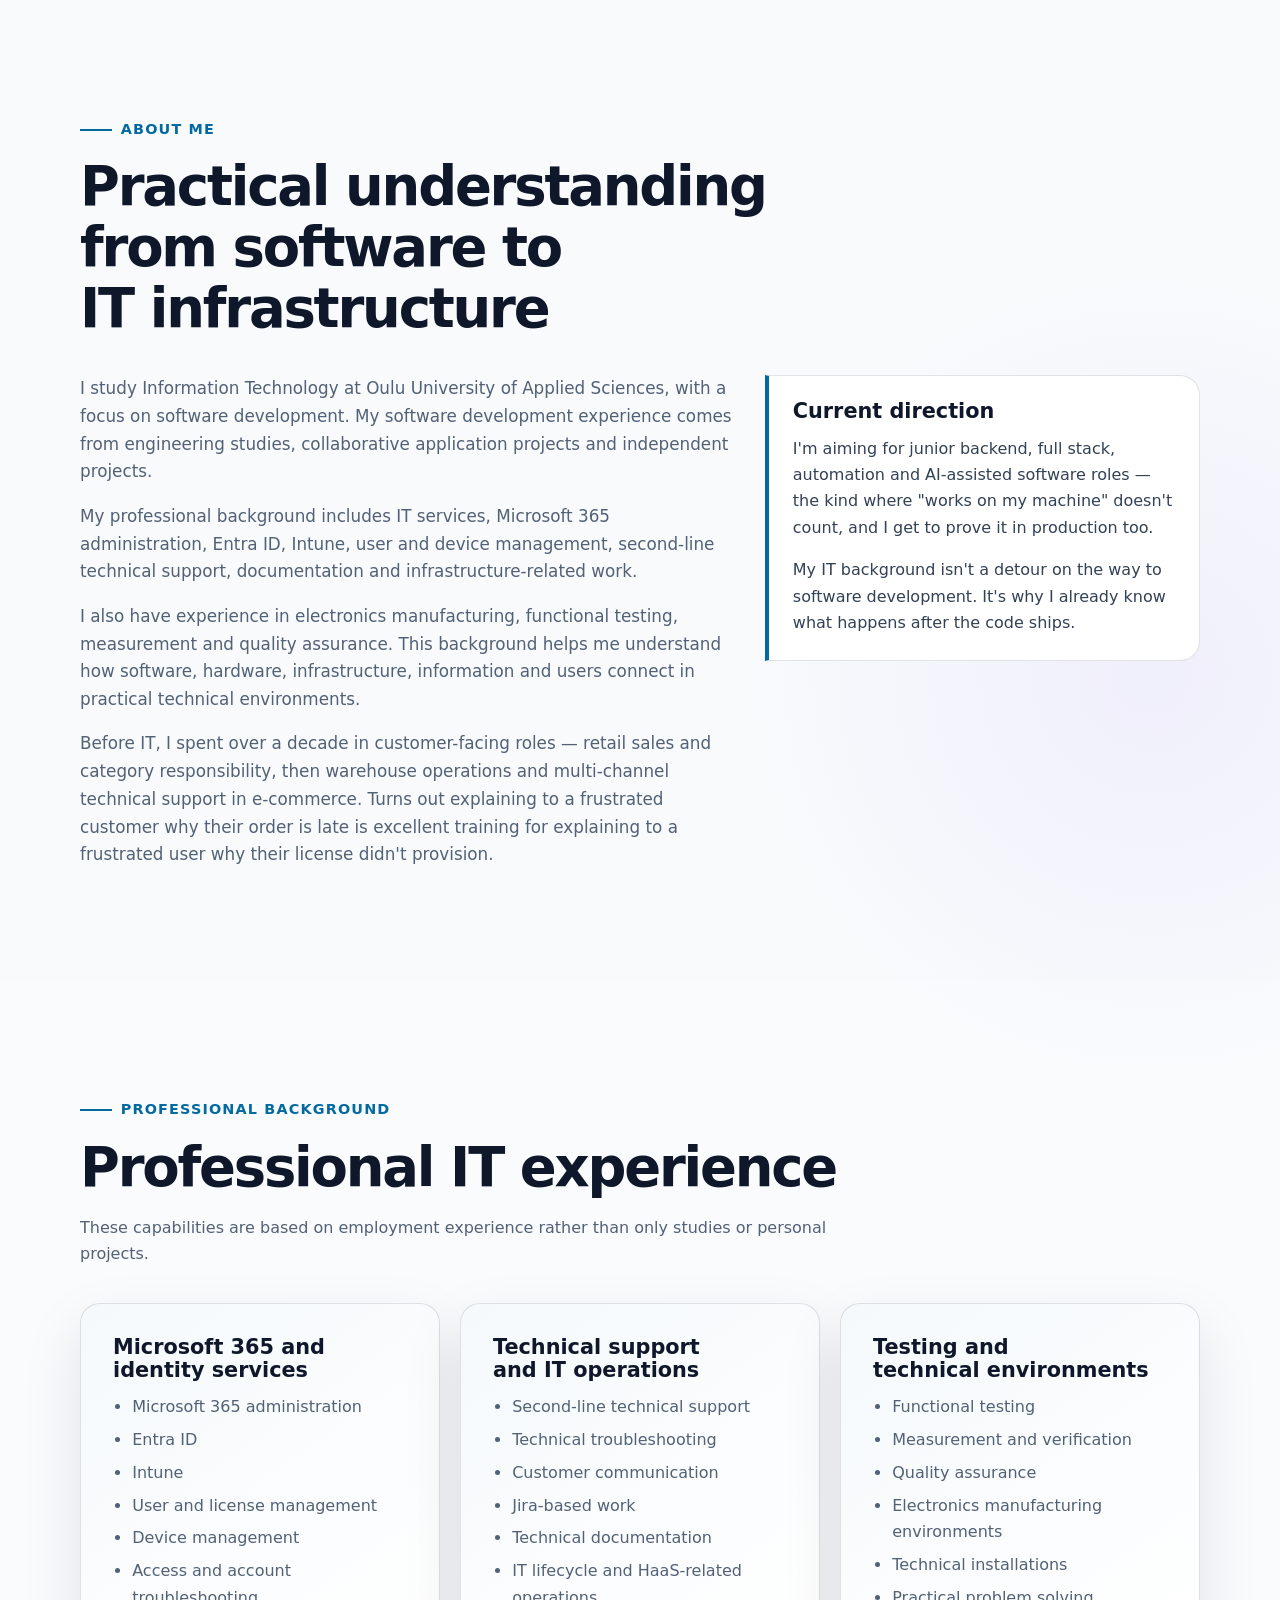
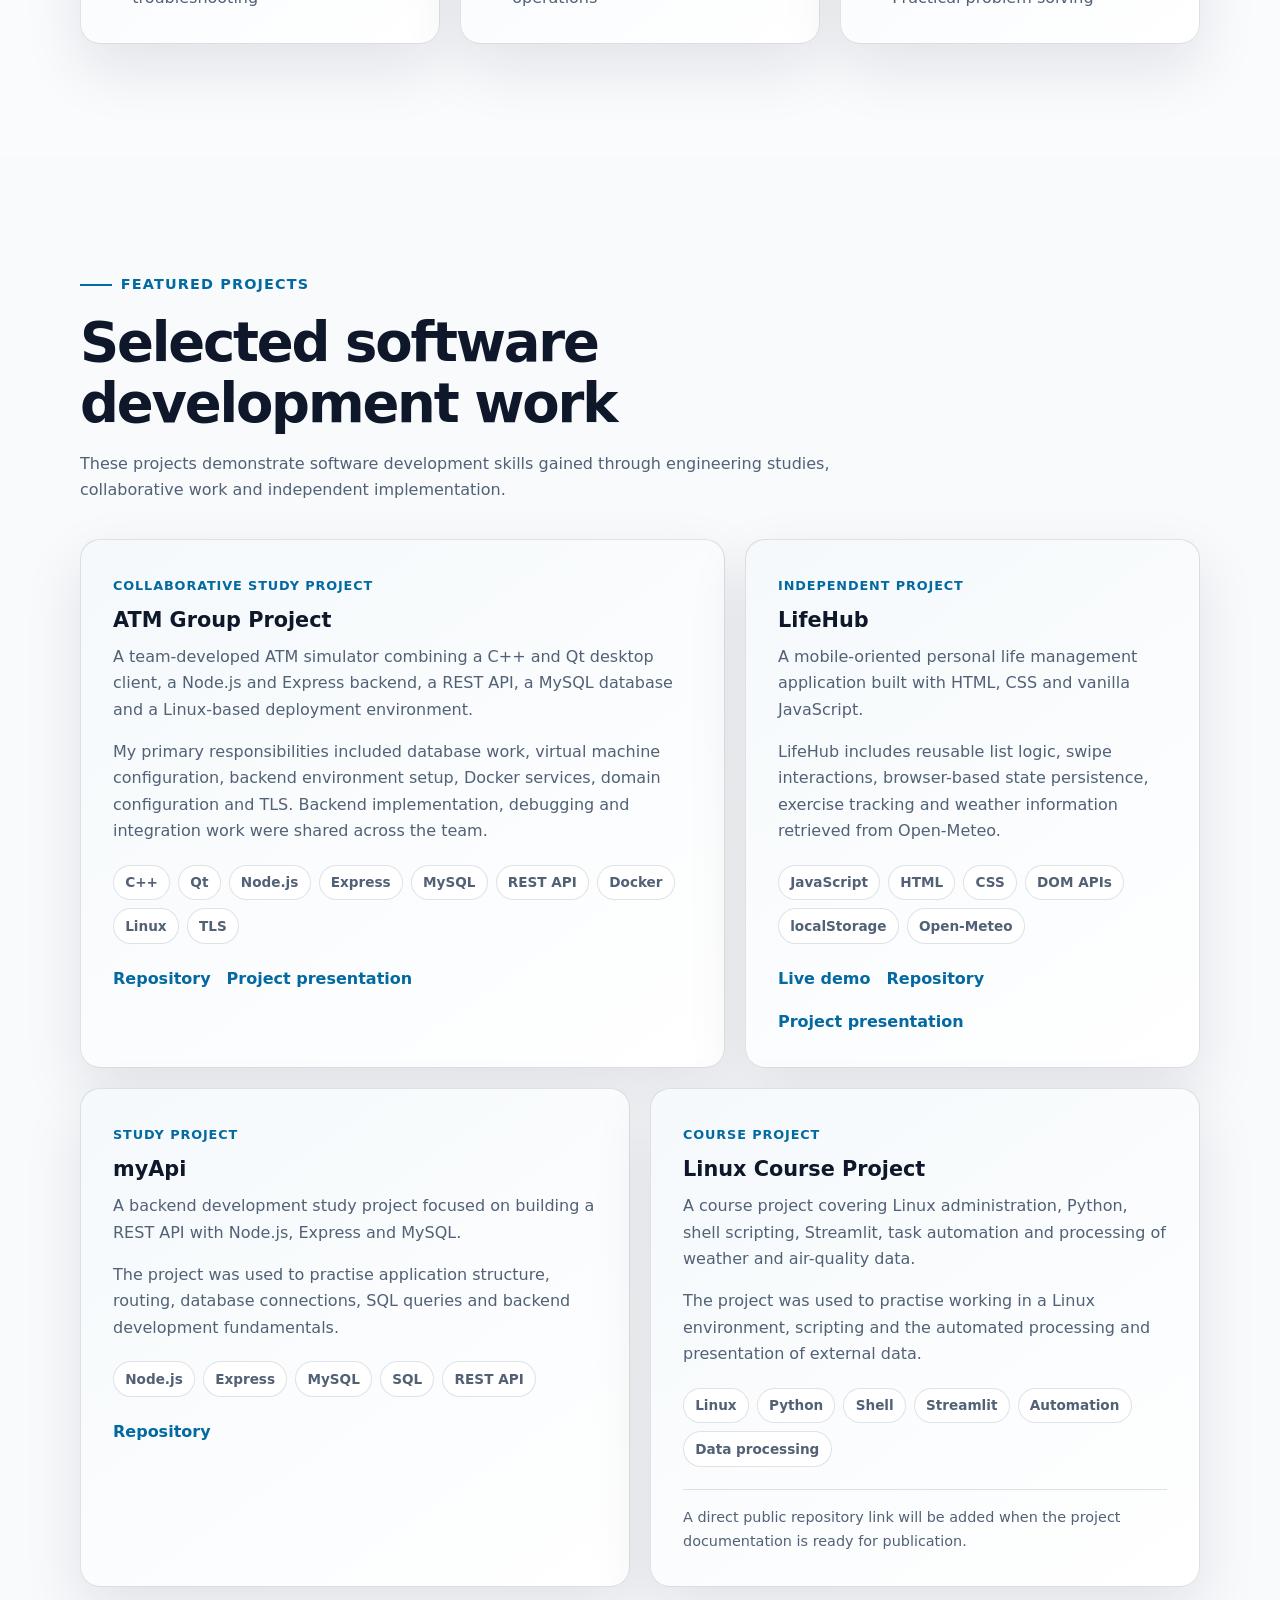
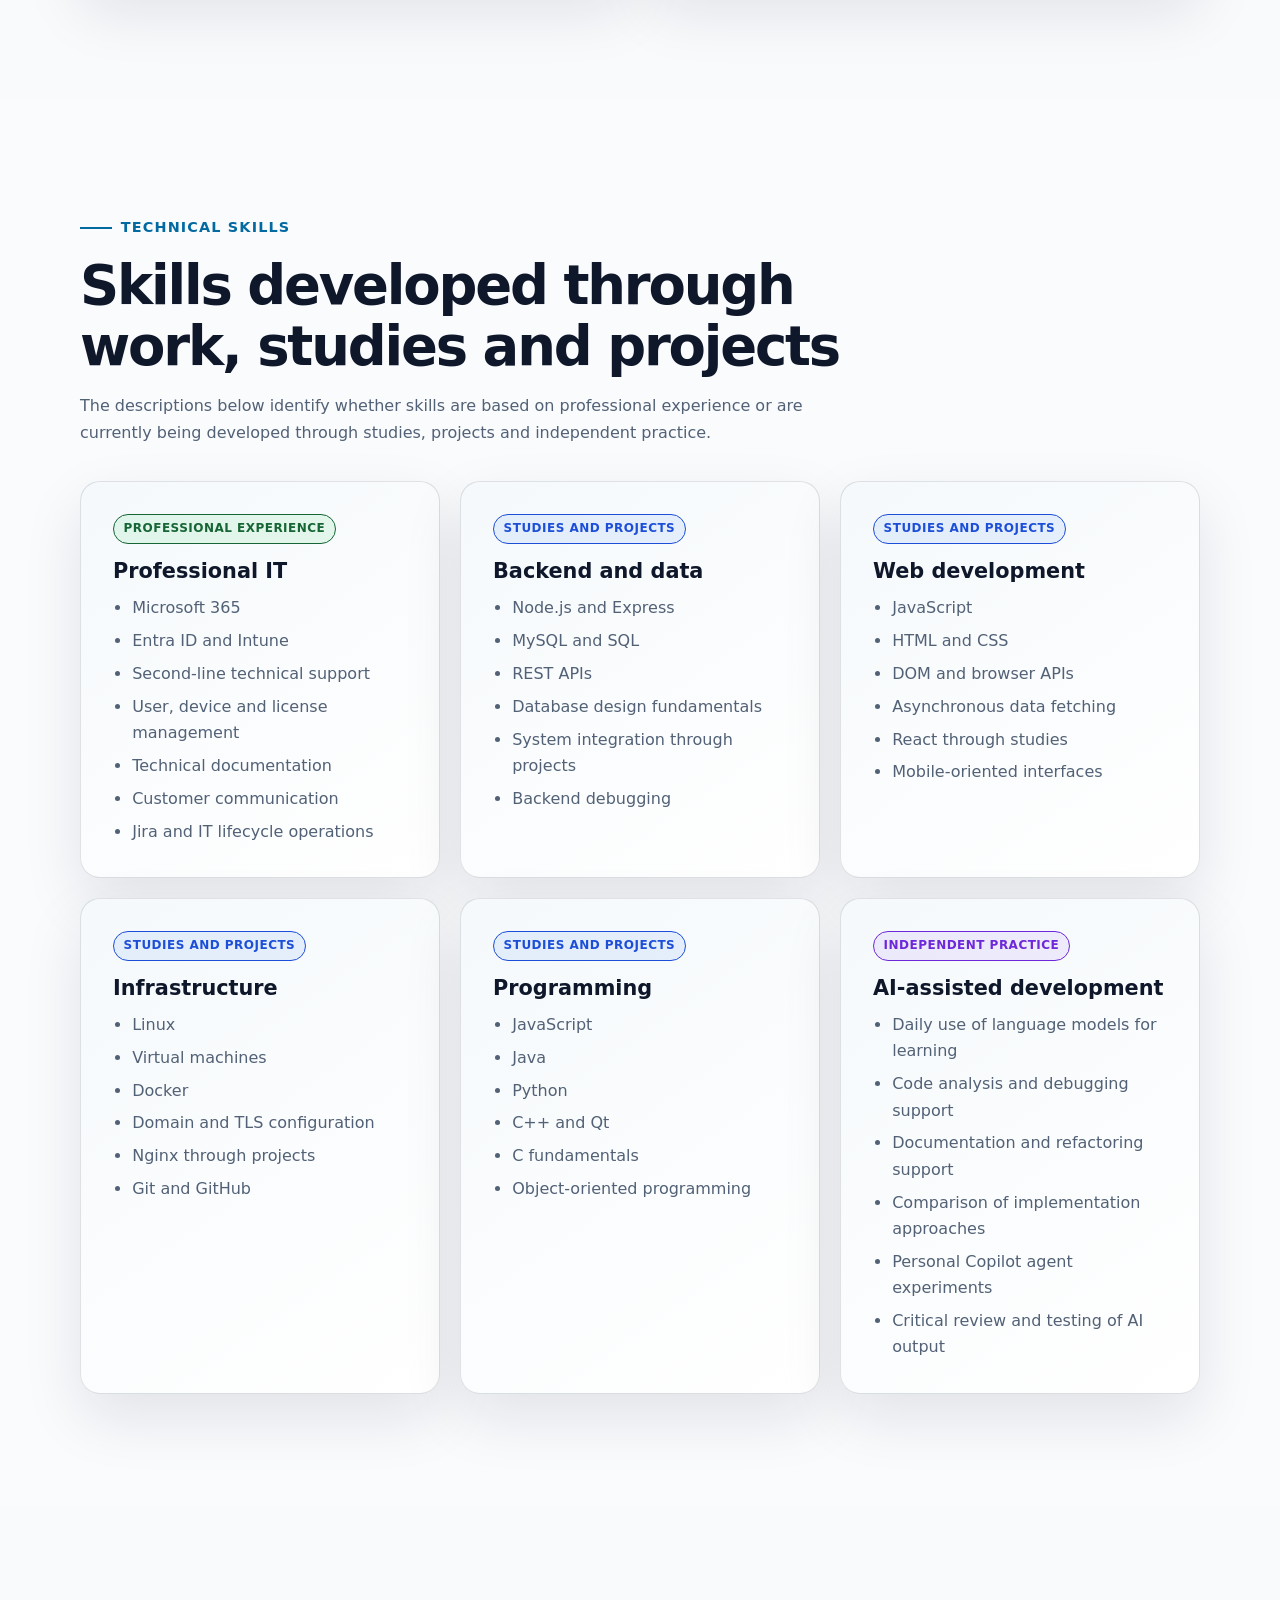
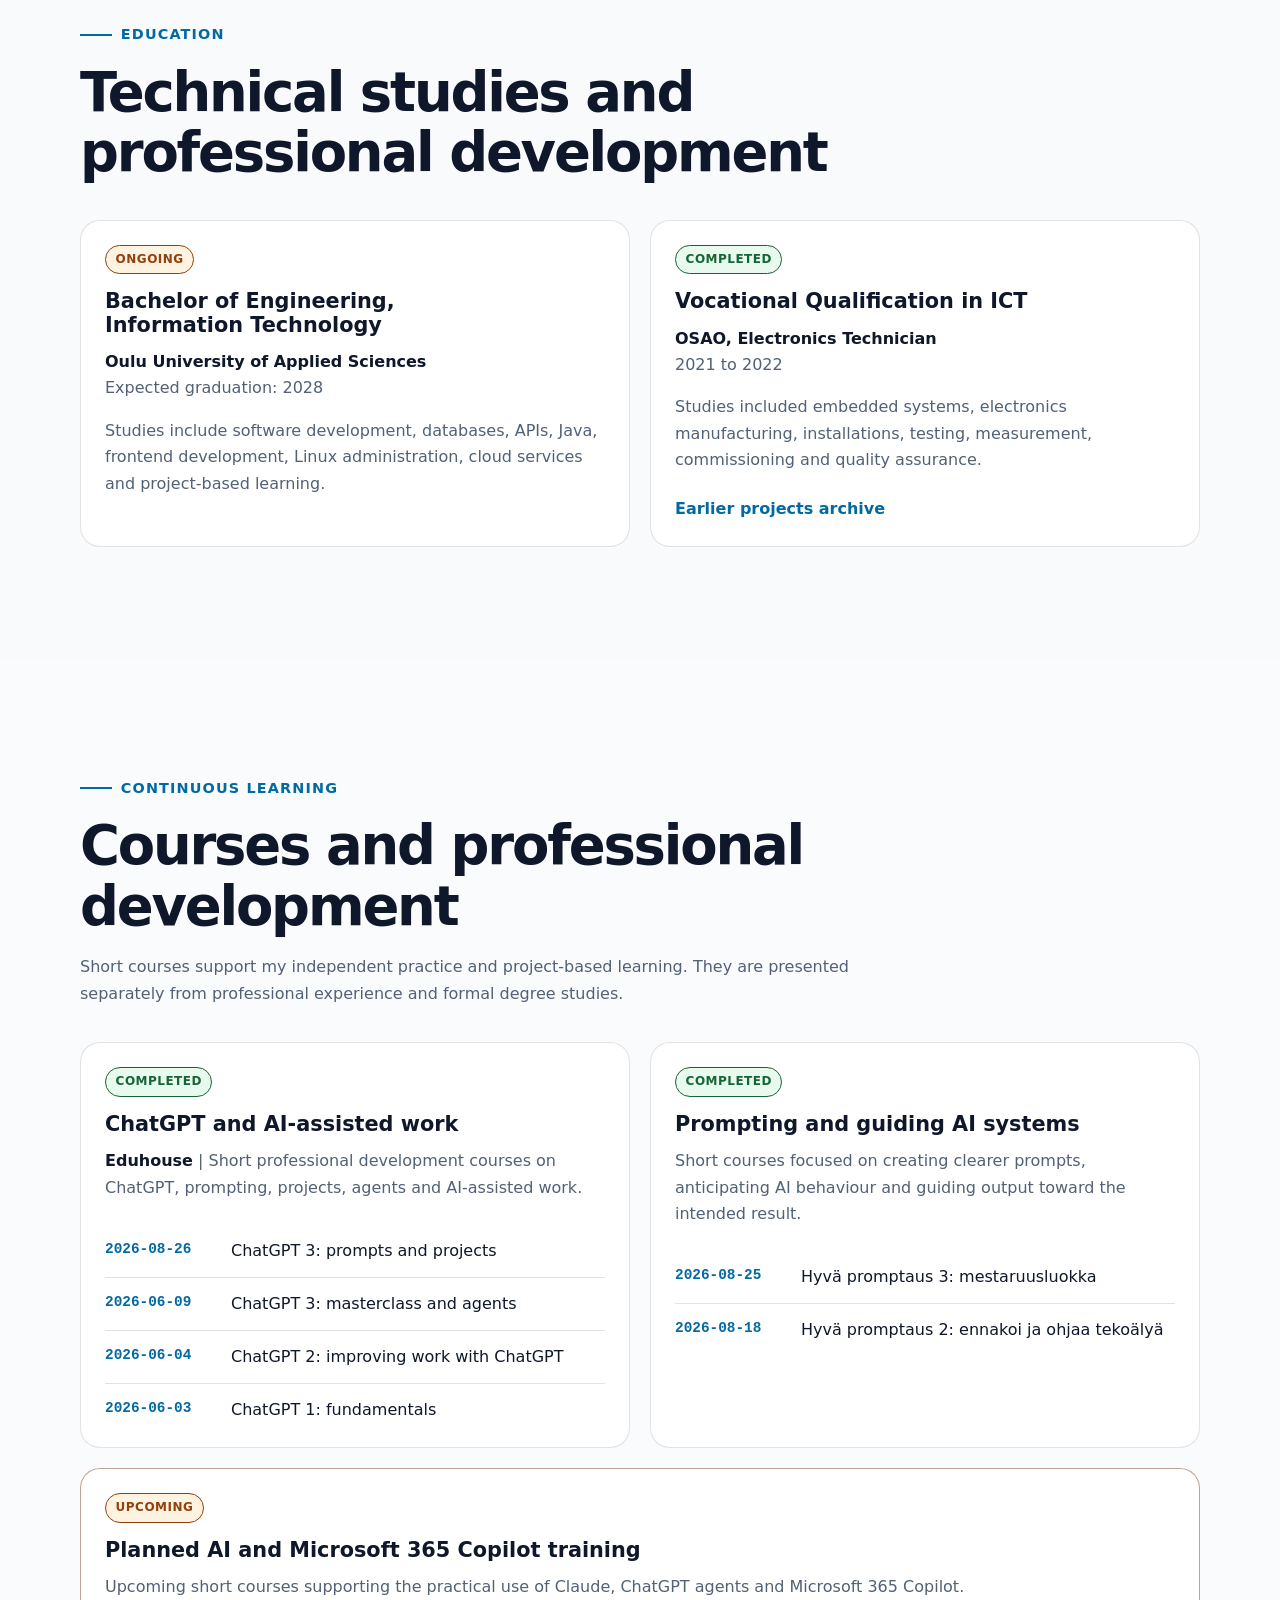
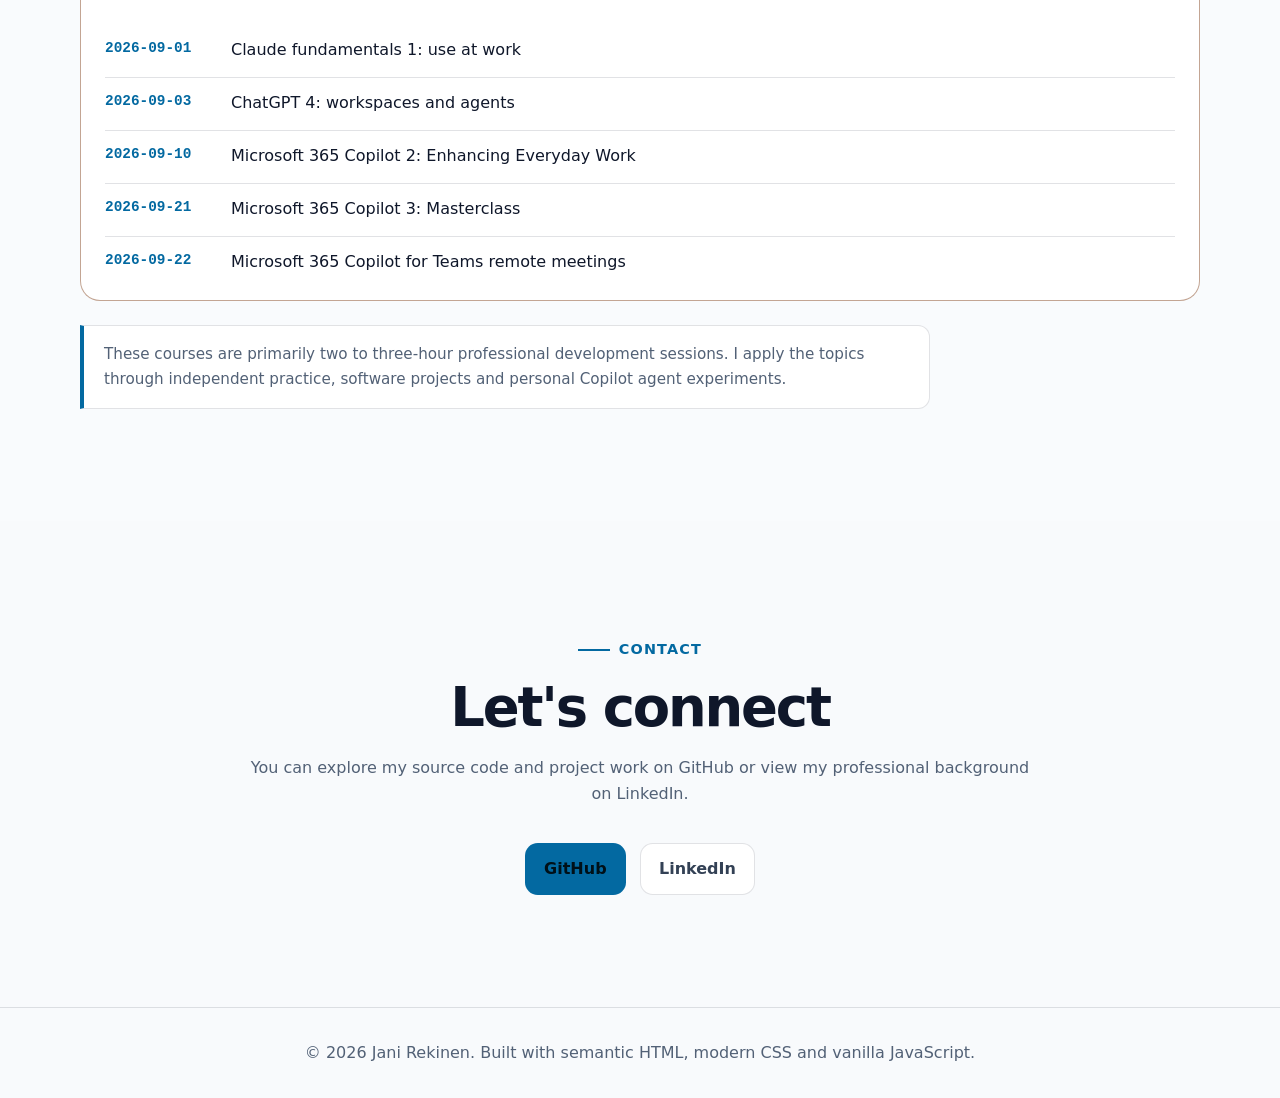
==== commit ff7d5743: "Revise personal info and add TL;DR section Updated personal description and added TL;DR section with" ====
--- a/index.html
+++ b/index.html
@@ -56,6 +56,7 @@
       </button>
 
       <ul class="nav-links" id="primary-navigation">
+        <li><a href="#tldr">TL;DR</a></li>
         <li><a href="#about">About</a></li>
         <li><a href="#experience">Experience</a></li>
         <li><a href="#projects">Projects</a></li>
@@ -78,17 +79,19 @@
 
         <p class="hero-description hero-description-primary">
           <strong>
-            IT professional and ICT Engineering student focused on software
-            development
+            IT professional who started an engineering degree while
+            already working full-time in IT
           </strong>
-          with professional experience in IT services, Microsoft 365
-          environments and systems support.
+          — three years as a System Specialist in Microsoft 365 and
+          IT support, now turning that field experience into backend
+          code alongside the day job.
         </p>
 
         <p class="hero-description">
-          I am developing my skills in backend development, databases, REST
-          APIs, Linux, system integration, automation, data processing and
-          AI-assisted software development.
+          I build backend systems, wrangle databases, automate the
+          boring parts, and use AI the way you use a calculator: to
+          go faster, not to think for me. Every line still gets read
+          before it ships.
         </p>
 
         <div class="button-row">
@@ -126,6 +129,47 @@
       </div>
     </section>
 
+    <section id="tldr" aria-labelledby="tldr-title">
+      <div class="container">
+        <div class="section-heading">
+          <p class="eyebrow">Read this if nothing else</p>
+
+          <h2 id="tldr-title">TL;DR</h2>
+        </div>
+
+        <p class="tldr-lead">
+          I started my ICT Engineering degree while already working
+          full-time as a System Specialist in IT — production tickets
+          by day, coursework by night, for the last two years. GPA
+          north of 4.8, 90 ECTS down, both major projects graded
+          5/5. I'm not the loudest portfolio on the internet, but the
+          numbers below don't need decoration.
+        </p>
+
+        <div class="stat-grid" aria-label="Key numbers">
+          <div class="stat">
+            <span class="stat-number">4.87 / 5</span>
+            <span class="stat-label">Current GPA</span>
+          </div>
+
+          <div class="stat">
+            <span class="stat-number">90</span>
+            <span class="stat-label">ECTS credits completed</span>
+          </div>
+
+          <div class="stat">
+            <span class="stat-number">3+ yrs</span>
+            <span class="stat-label">Professional IT experience</span>
+          </div>
+
+          <div class="stat">
+            <span class="stat-number">5 / 5</span>
+            <span class="stat-label">Grade on both major projects</span>
+          </div>
+        </div>
+      </div>
+    </section>
+
     <section id="about" aria-labelledby="about-title">
       <div class="container">
         <div class="section-heading">
@@ -159,22 +203,32 @@
               information and users connect in practical technical
               environments.
             </p>
+
+            <p>
+              Before IT, I spent over a decade in customer-facing roles
+              — retail sales and category responsibility, then warehouse
+              operations and multi-channel technical support in
+              e-commerce. Turns out explaining to a frustrated customer
+              why their order is late is excellent training for
+              explaining to a frustrated user why their license didn't
+              provision.
+            </p>
           </div>
 
           <aside class="highlight-box" aria-labelledby="direction-title">
             <h3 id="direction-title">Current direction</h3>
 
             <p>
-              I am developing toward junior backend, full stack, automation,
-              integration and AI-assisted software roles. My goal is to gain
-              more practical experience in building maintainable
-              applications, integrations and automation.
-            </p>
-
-            <p>
-              I am particularly interested in roles where my professional IT
-              background can support my continued development in software
-              engineering.
+              I'm aiming for junior backend, full stack, automation
+              and AI-assisted software roles — the kind where "works
+              on my machine" doesn't count, and I get to prove it in
+              production too.
+            </p>
+
+            <p>
+              My IT background isn't a detour on the way to software
+              development. It's why I already know what happens
+              after the code ships.
             </p>
           </aside>
         </div>
@@ -288,7 +342,7 @@
 
             <div class="card-links">
               <a
-                href="https://github.com/Jaxi84"
+                href="https://github.com/Jani-OAMK/ATM-group-project"
                 target="_blank"
                 rel="noopener noreferrer">
                 Repository
--- a/css/style.css
+++ b/css/style.css
@@ -459,6 +459,50 @@
   border-radius: 999px;
 }
 
+/* TL;DR */
+
+.tldr-lead {
+  max-width: 820px;
+
+  color: var(--muted);
+  font-size: clamp(1.05rem, 2vw, 1.25rem);
+}
+
+.stat-grid {
+  display: grid;
+  grid-template-columns: repeat(auto-fit, minmax(150px, 1fr));
+
+  gap: 1rem;
+  margin-top: 2rem;
+}
+
+.stat {
+  padding: 1.25rem;
+
+  text-align: center;
+
+  background: var(--surface);
+  border: 1px solid var(--border);
+  border-radius: var(--radius-small);
+}
+
+.stat-number {
+  display: block;
+  margin-bottom: 0.25rem;
+
+  color: var(--primary);
+
+  font-size: clamp(1.6rem, 4vw, 2.1rem);
+  font-weight: 850;
+  letter-spacing: -0.02em;
+}
+
+.stat-label {
+  color: var(--muted);
+  font-size: 0.85rem;
+  font-weight: 650;
+}
+
 /* About */
 
 .about-grid {
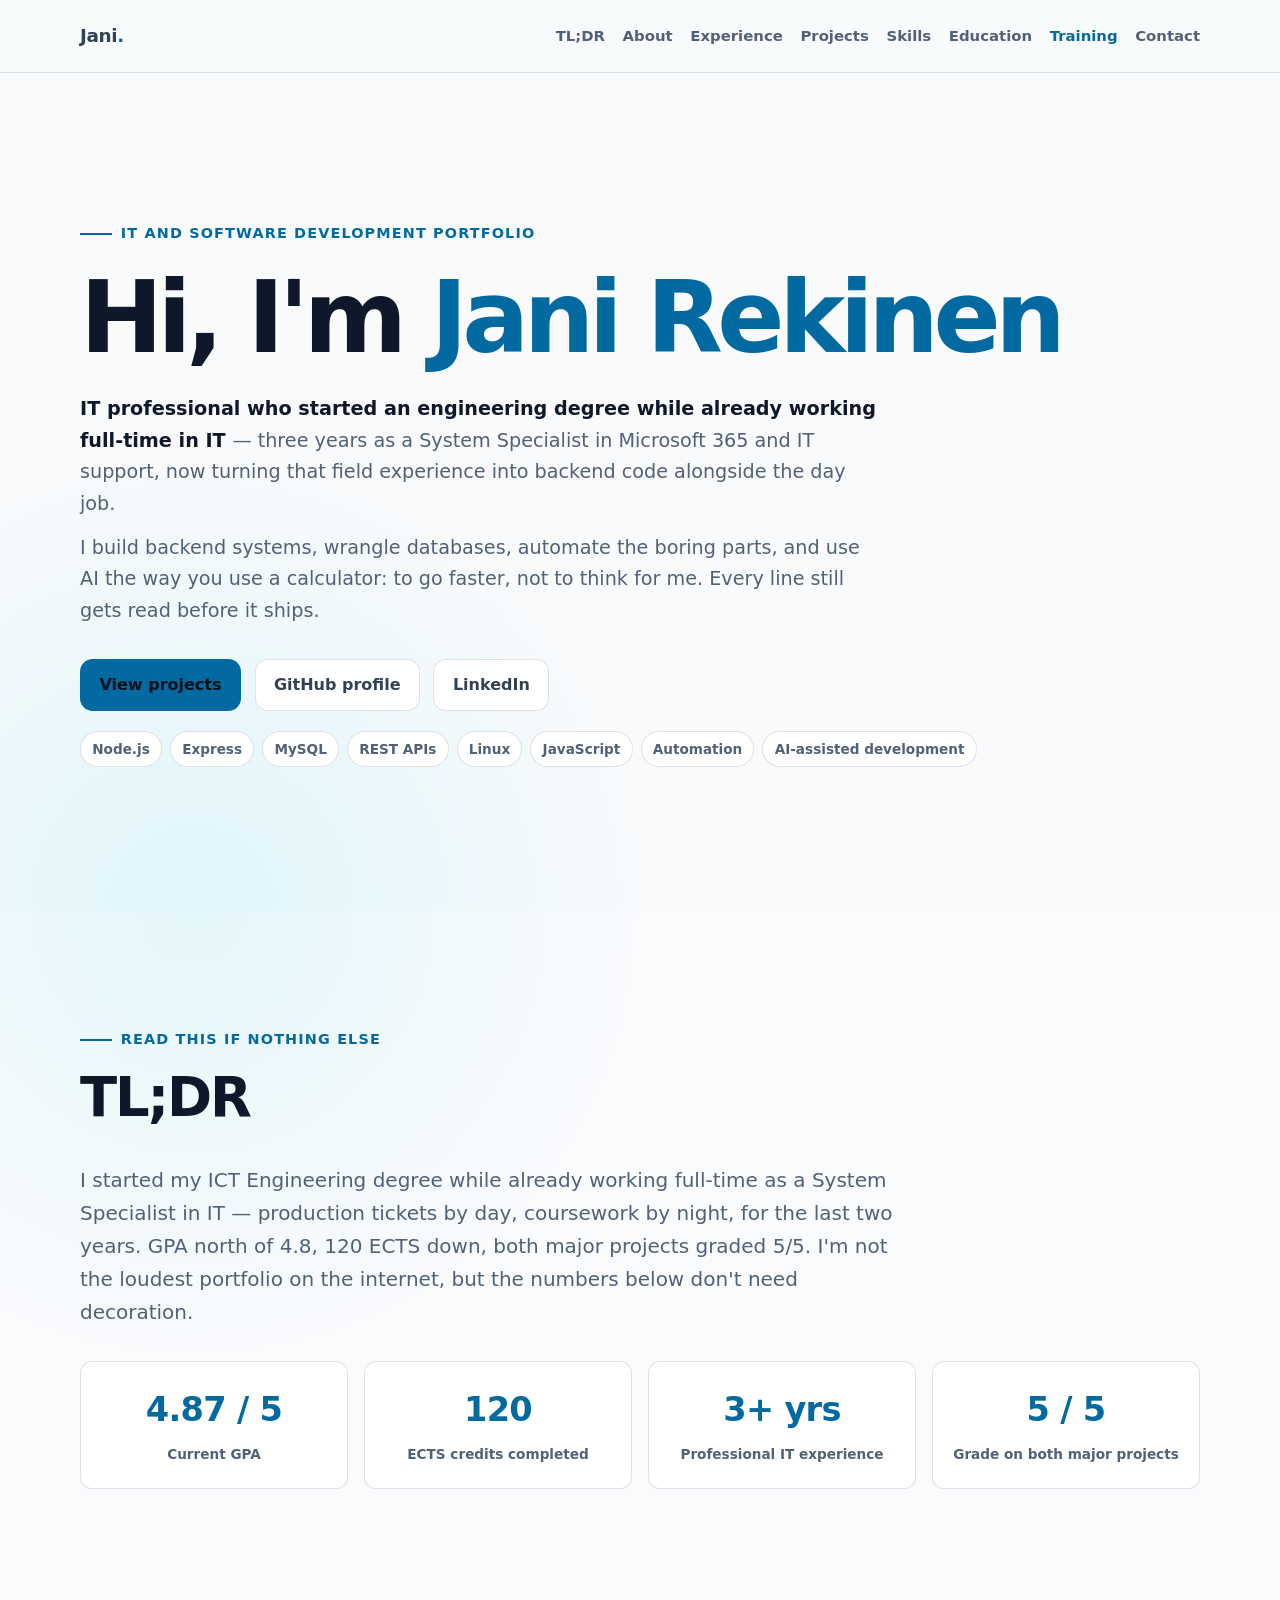
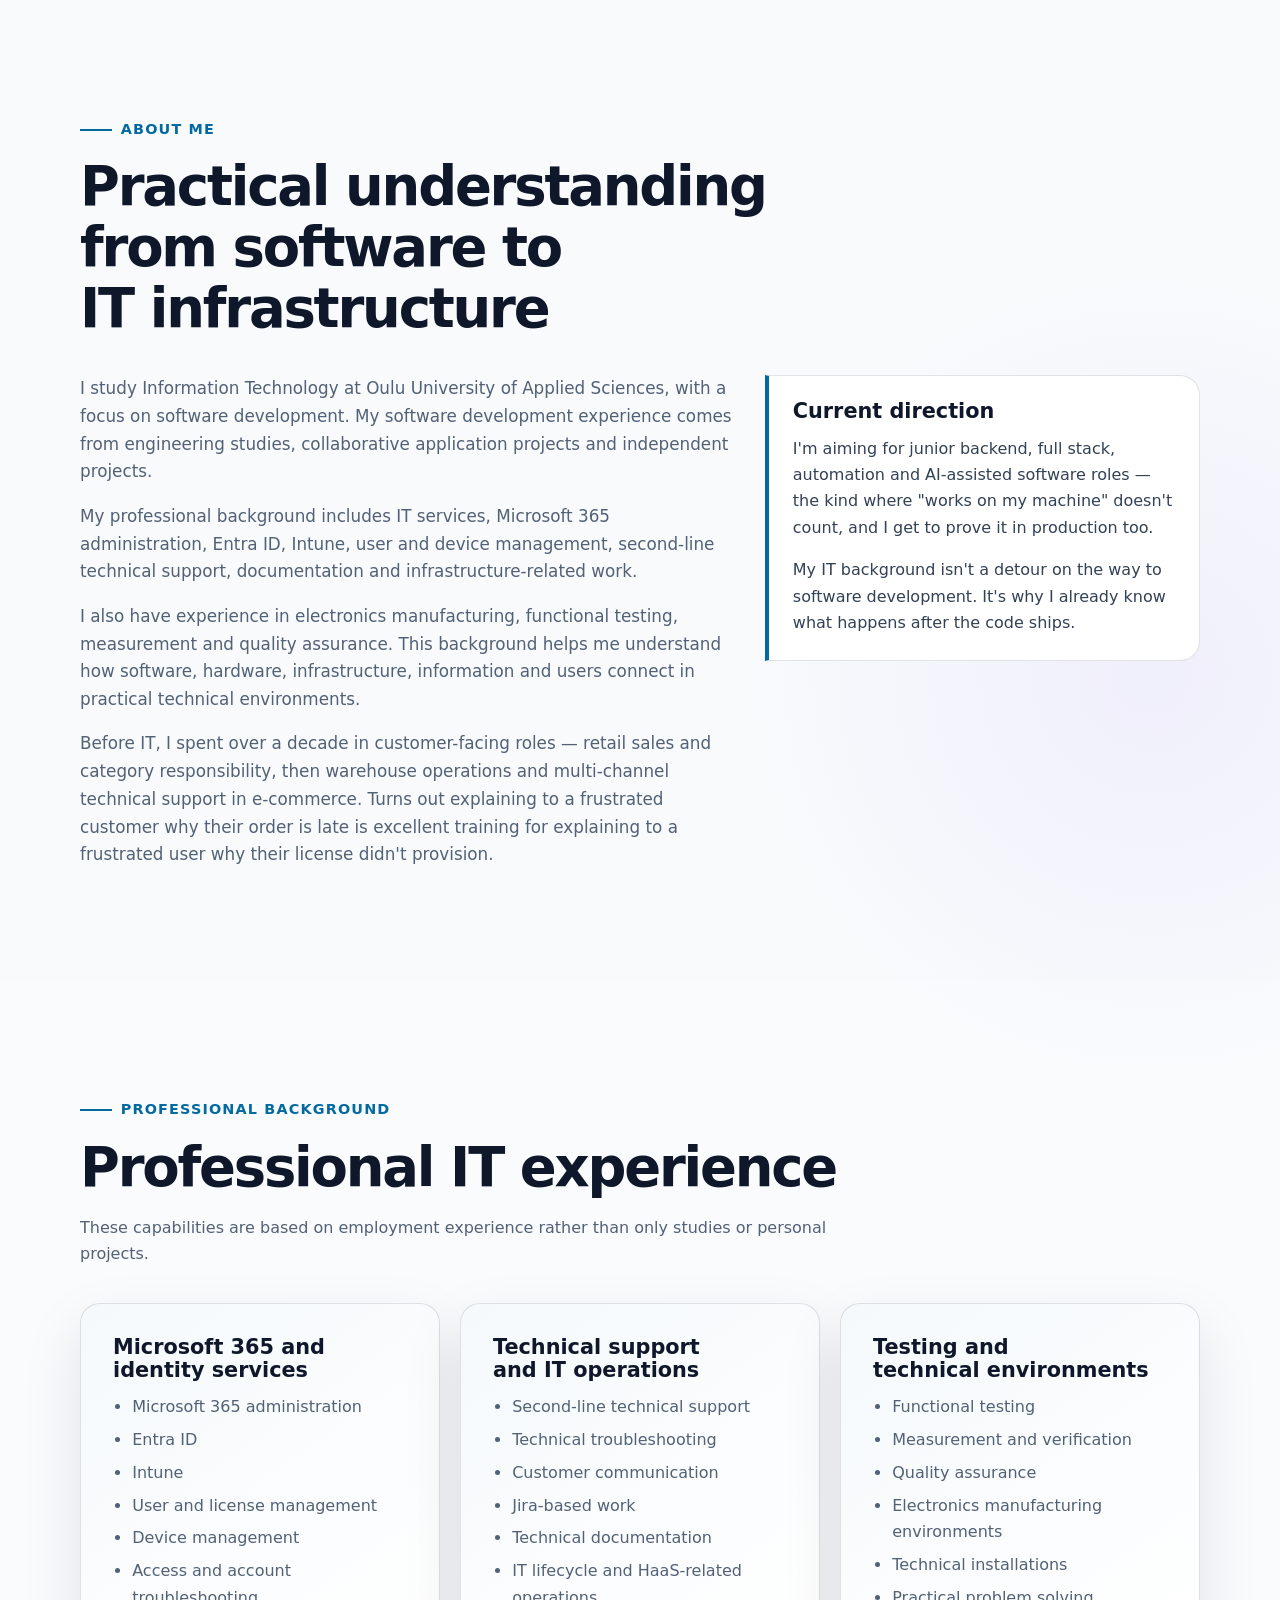
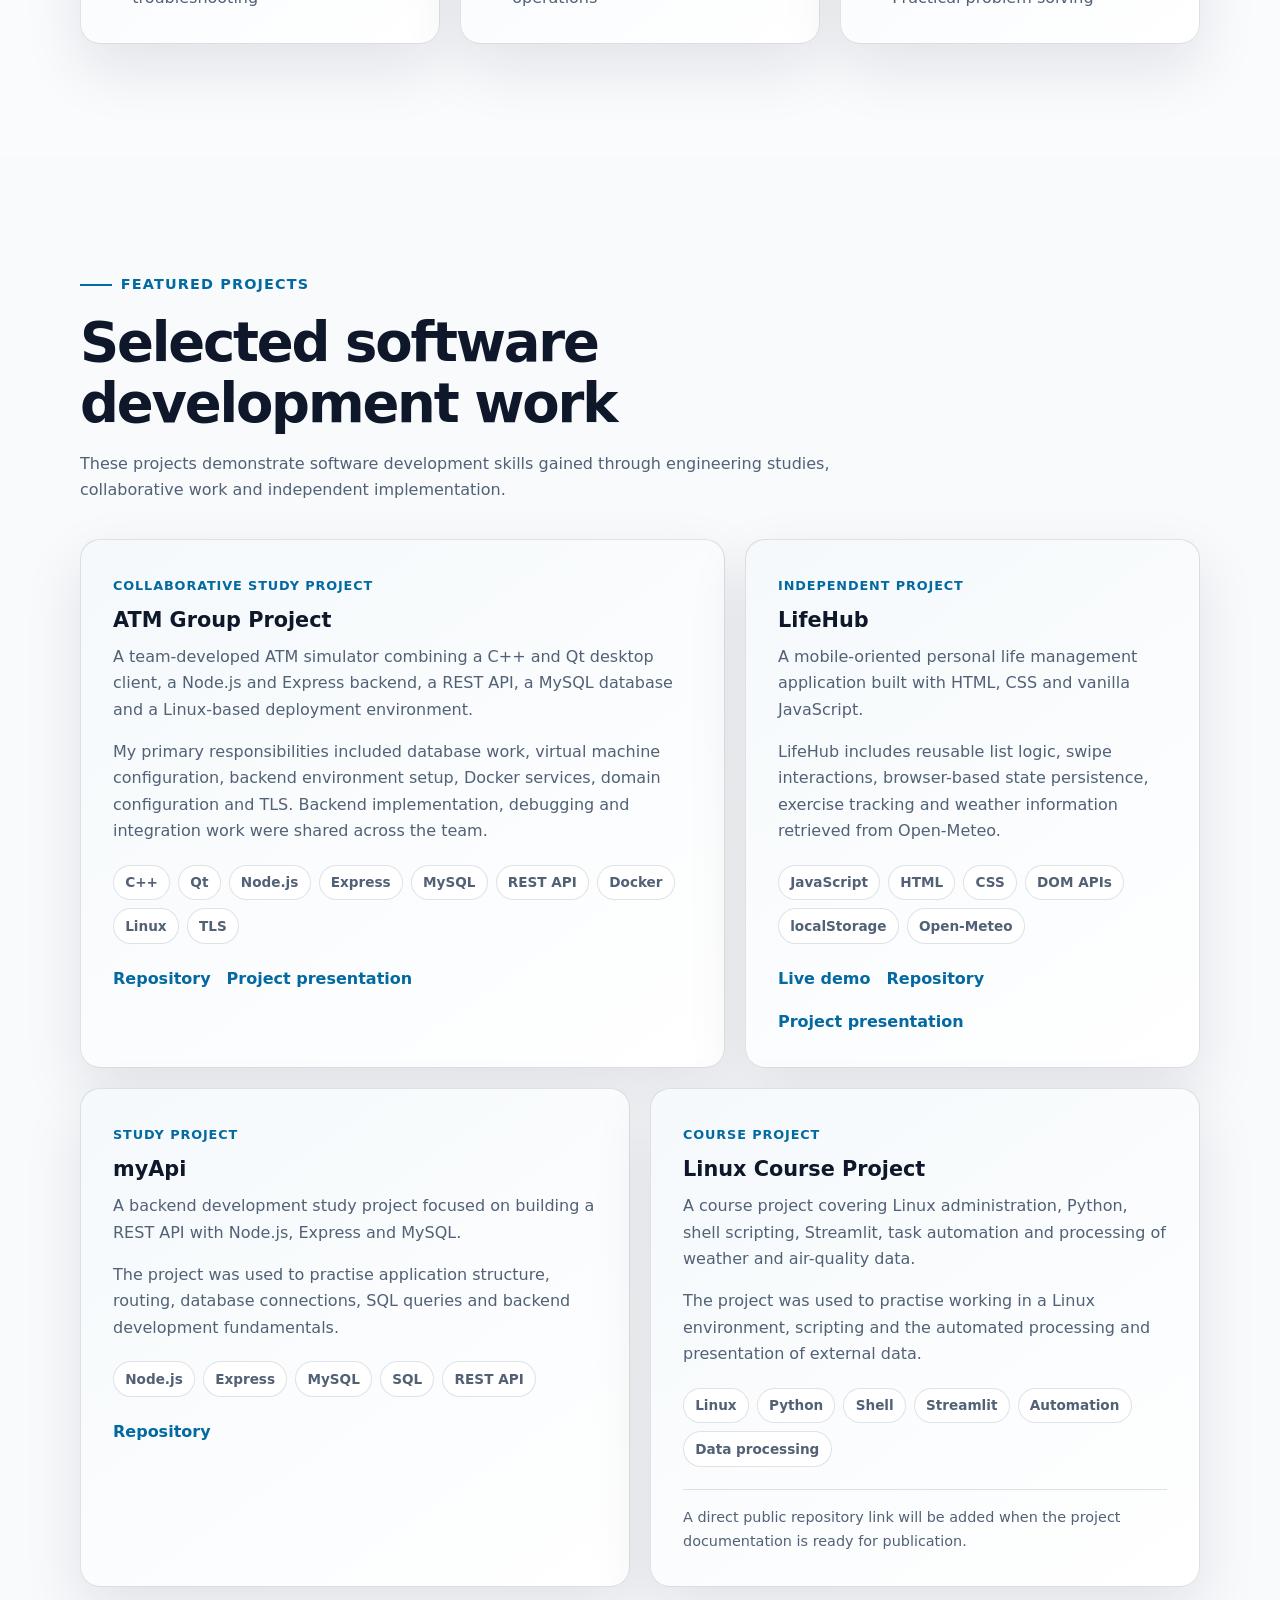
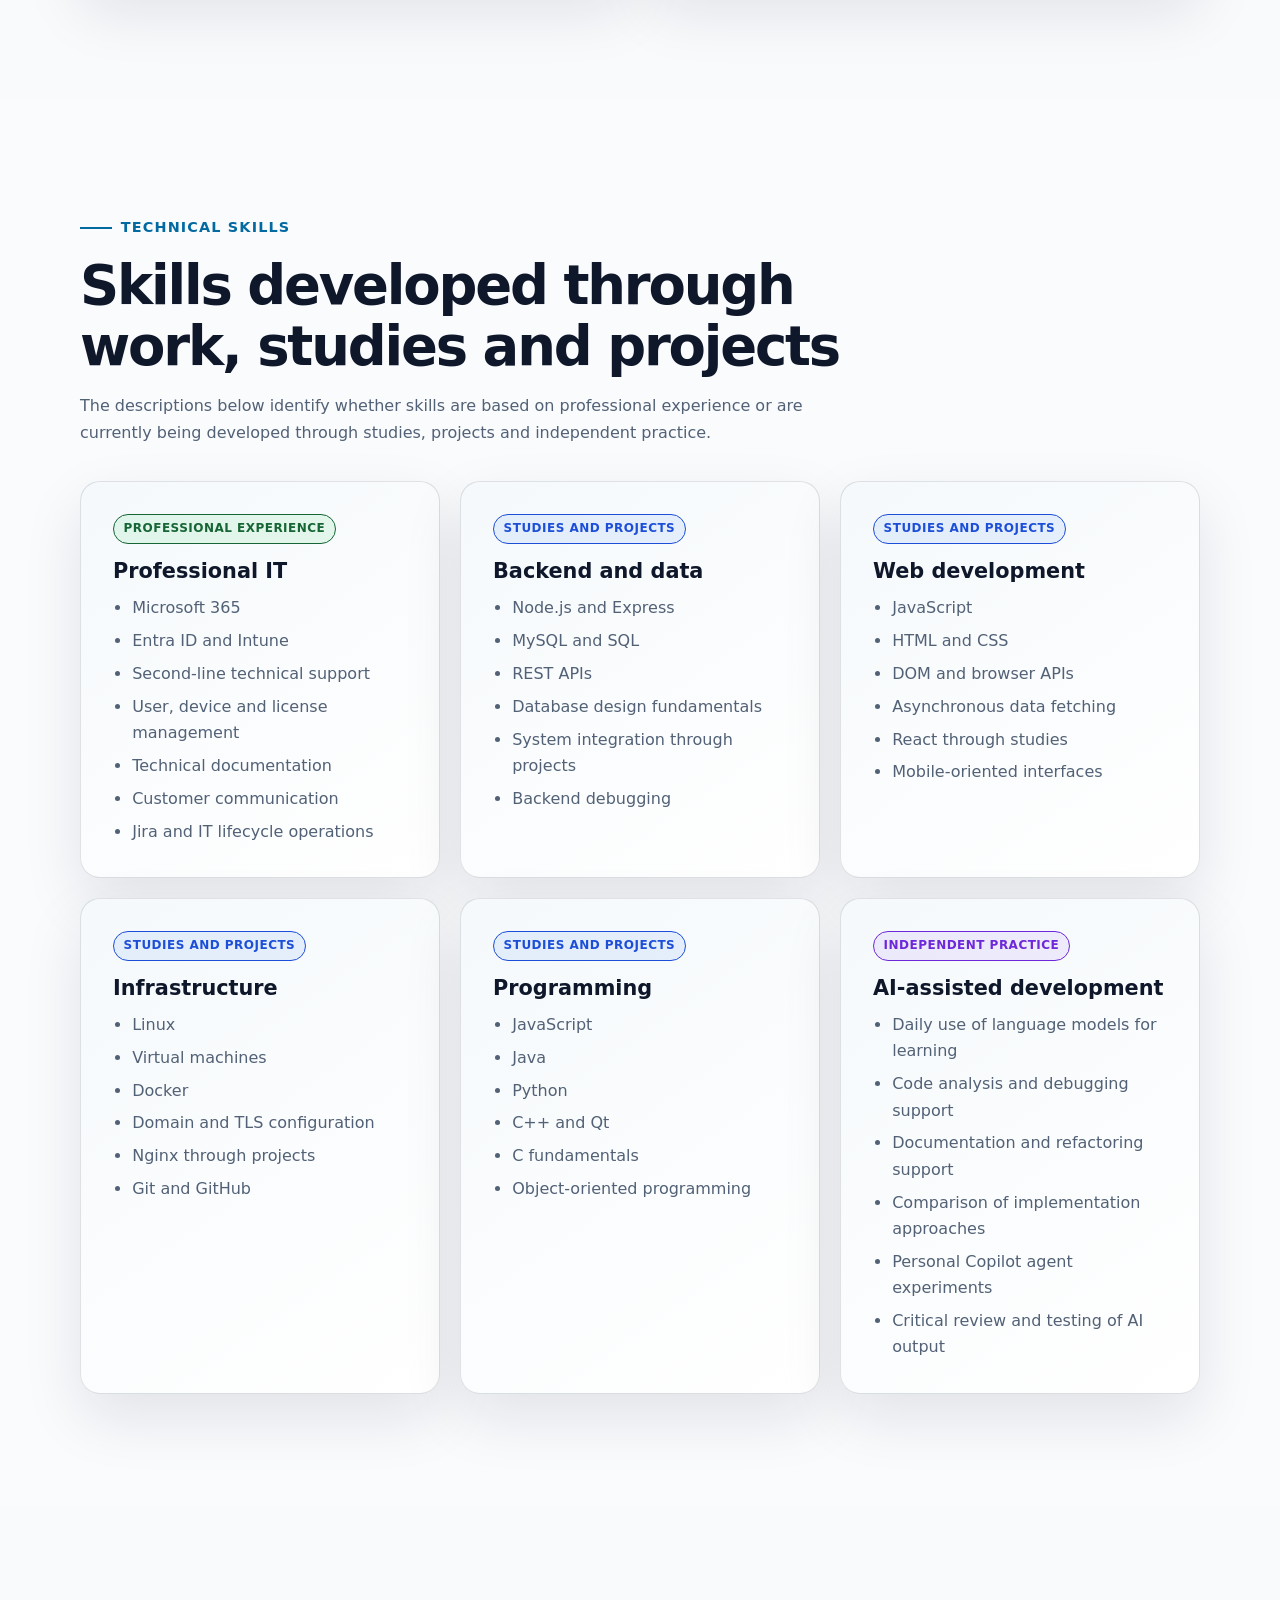
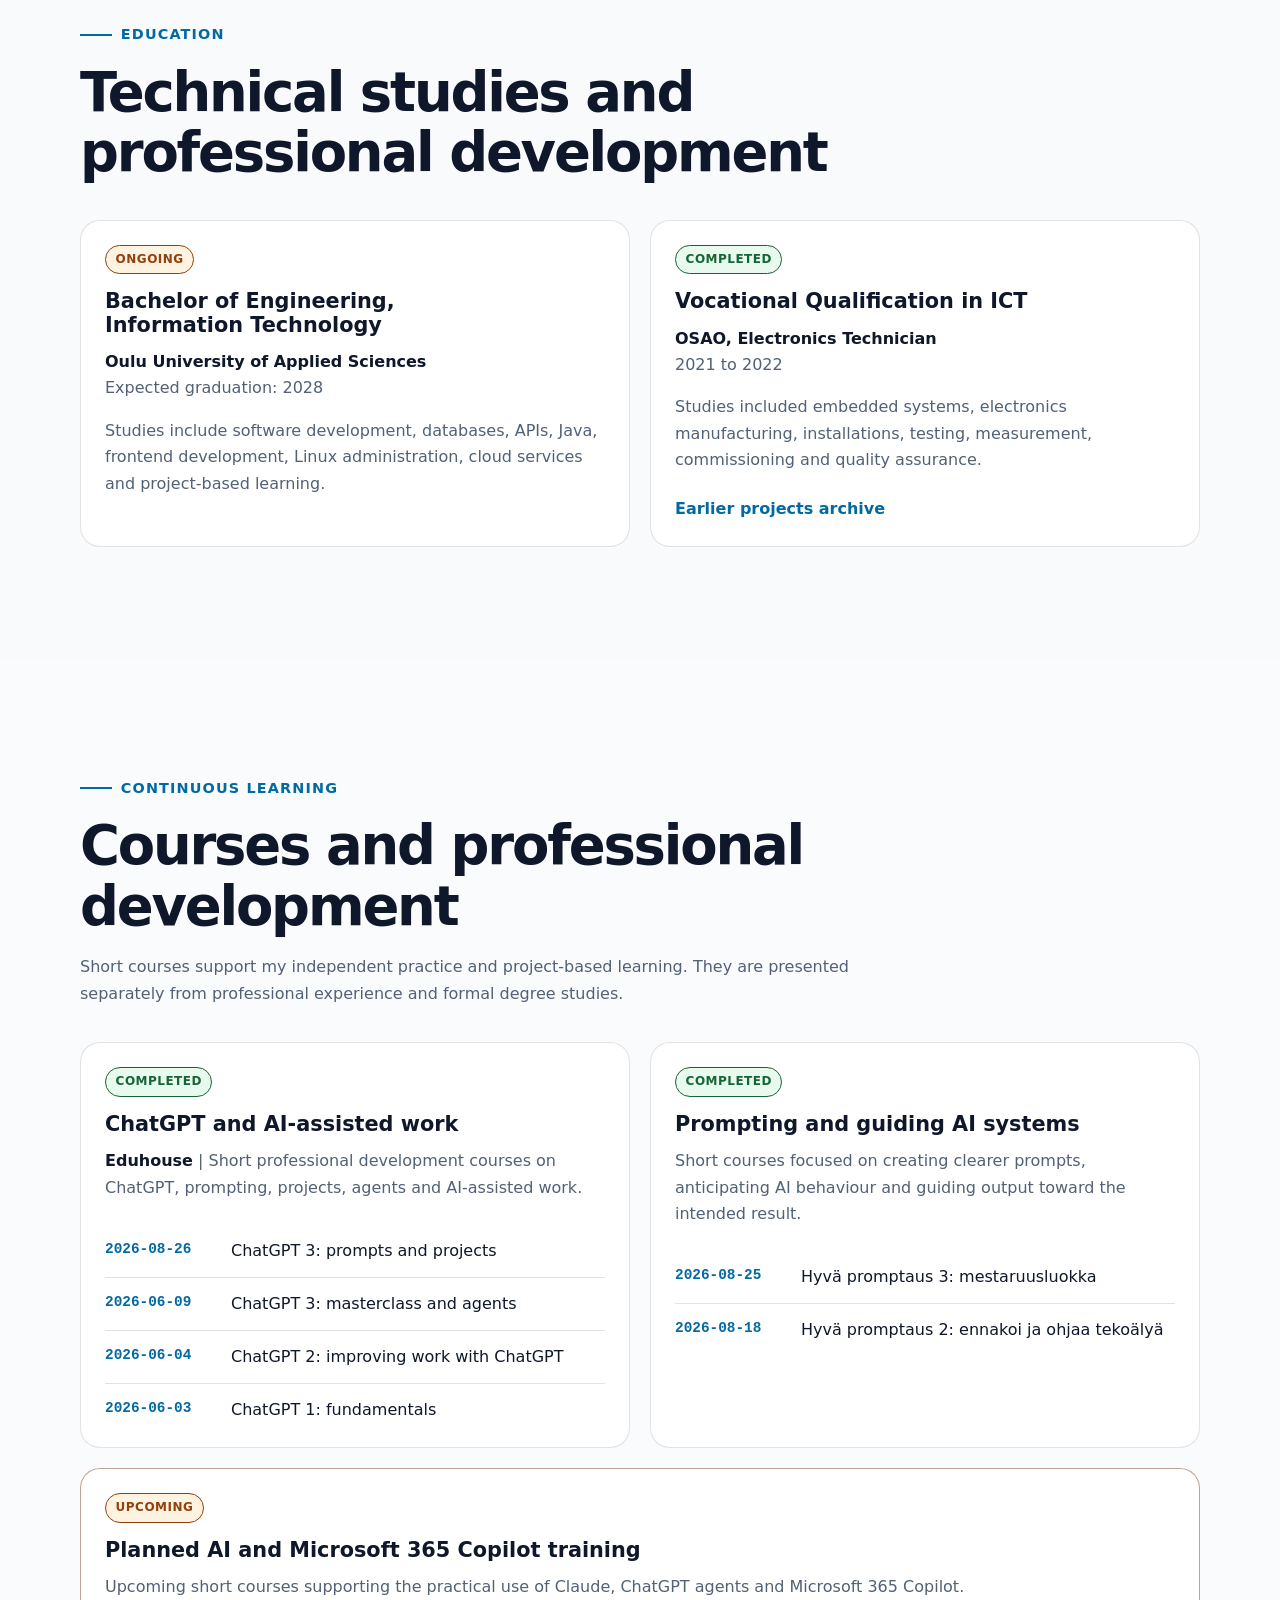
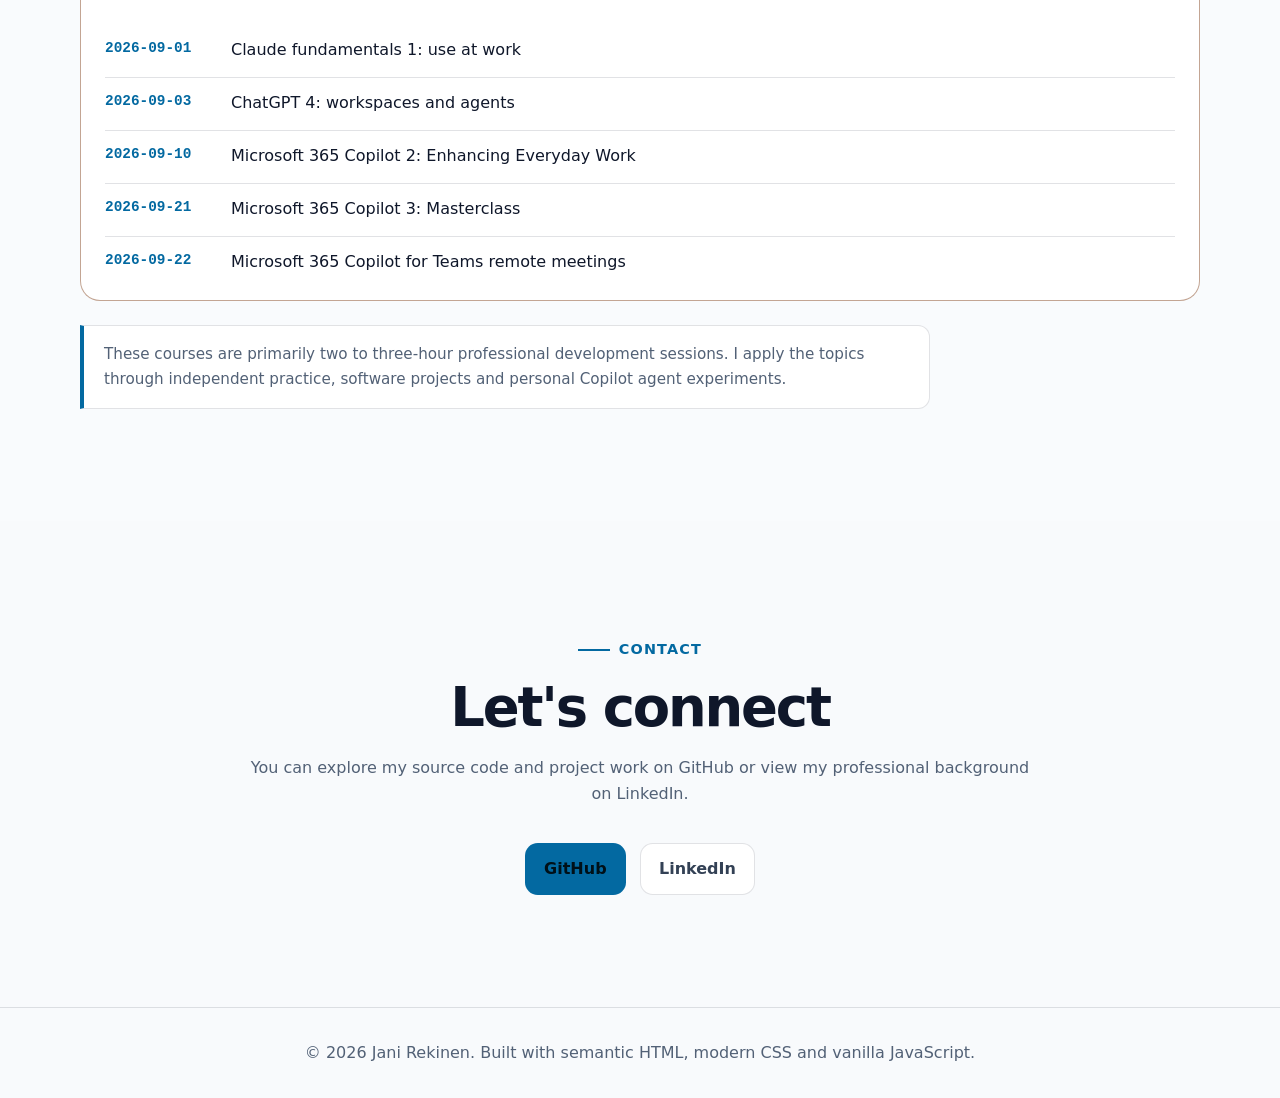
==== commit 67bcda96: "Update ECTS credits from 90 to 120" ====
--- a/index.html
+++ b/index.html
@@ -141,7 +141,7 @@
           I started my ICT Engineering degree while already working
           full-time as a System Specialist in IT — production tickets
           by day, coursework by night, for the last two years. GPA
-          north of 4.8, 90 ECTS down, both major projects graded
+          north of 4.8, 120 ECTS down, both major projects graded
           5/5. I'm not the loudest portfolio on the internet, but the
           numbers below don't need decoration.
         </p>
@@ -153,7 +153,7 @@
           </div>
 
           <div class="stat">
-            <span class="stat-number">90</span>
+            <span class="stat-number">120</span>
             <span class="stat-label">ECTS credits completed</span>
           </div>
 
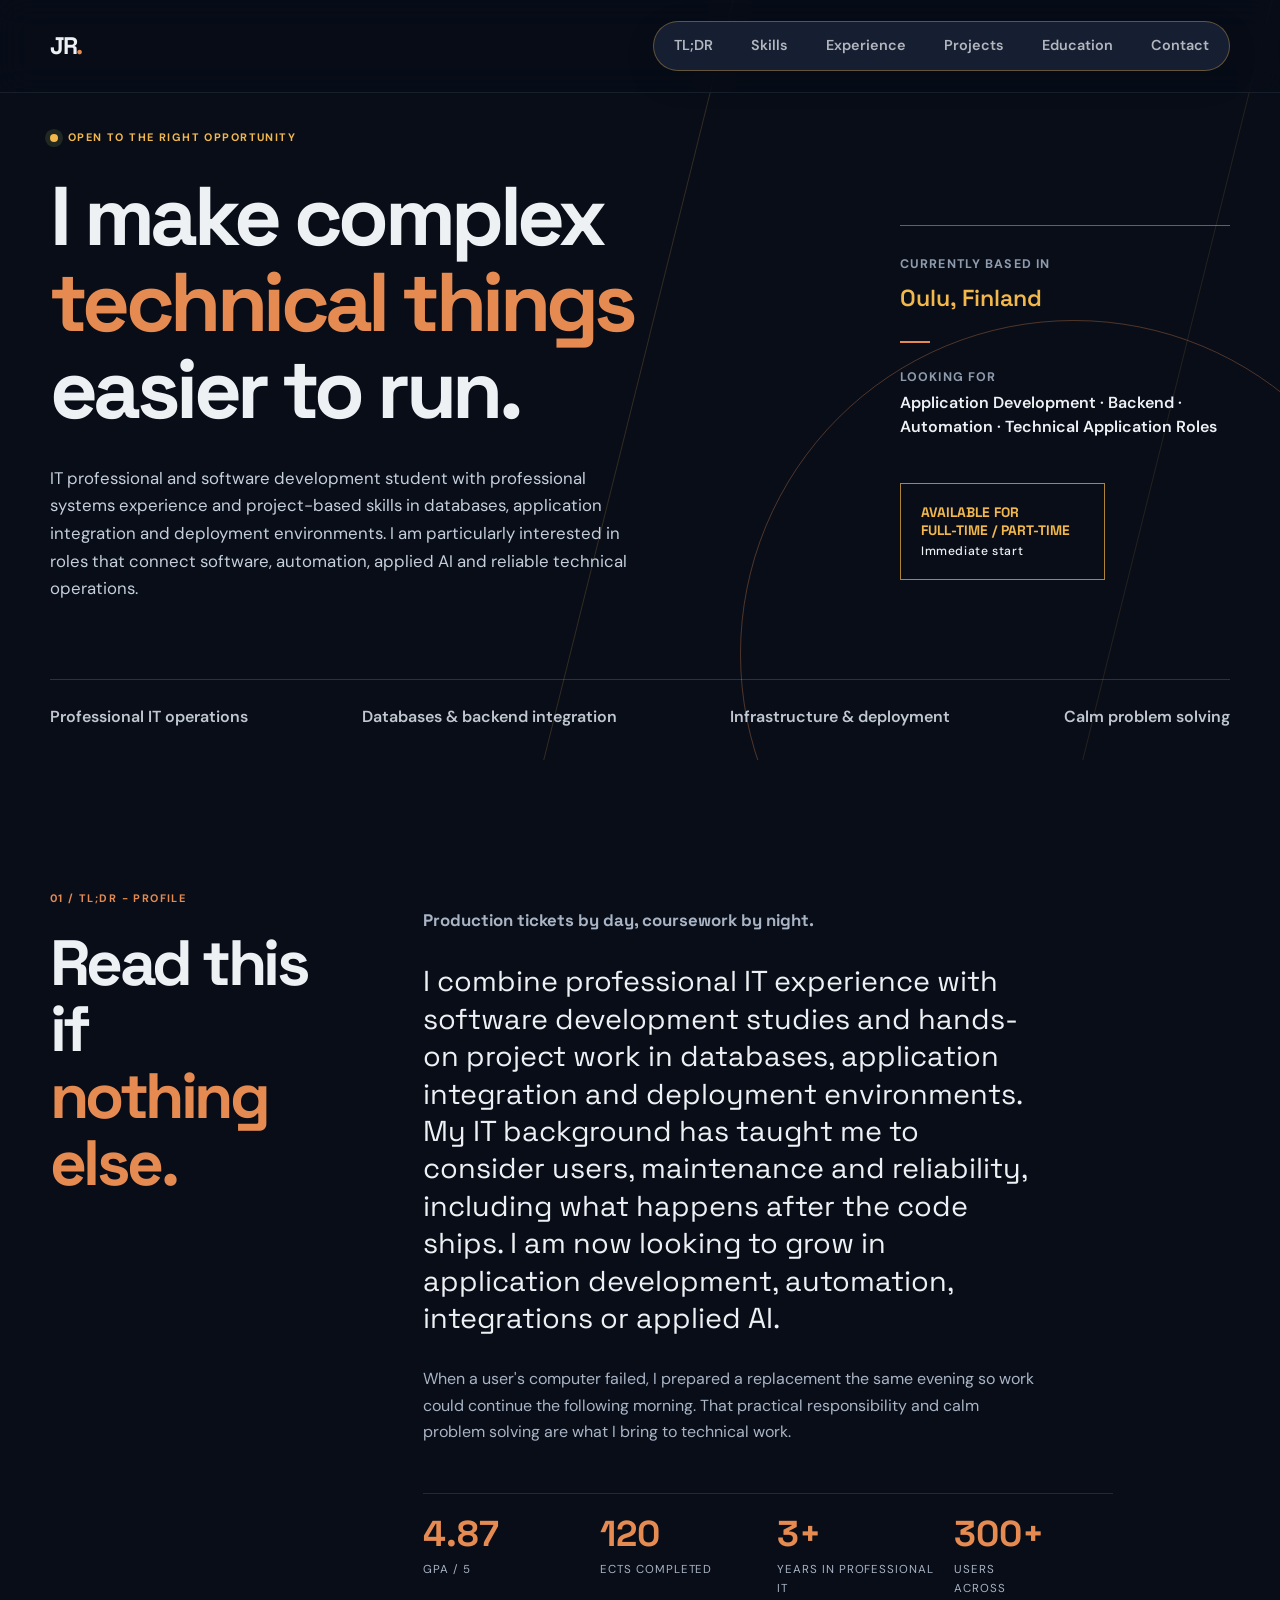
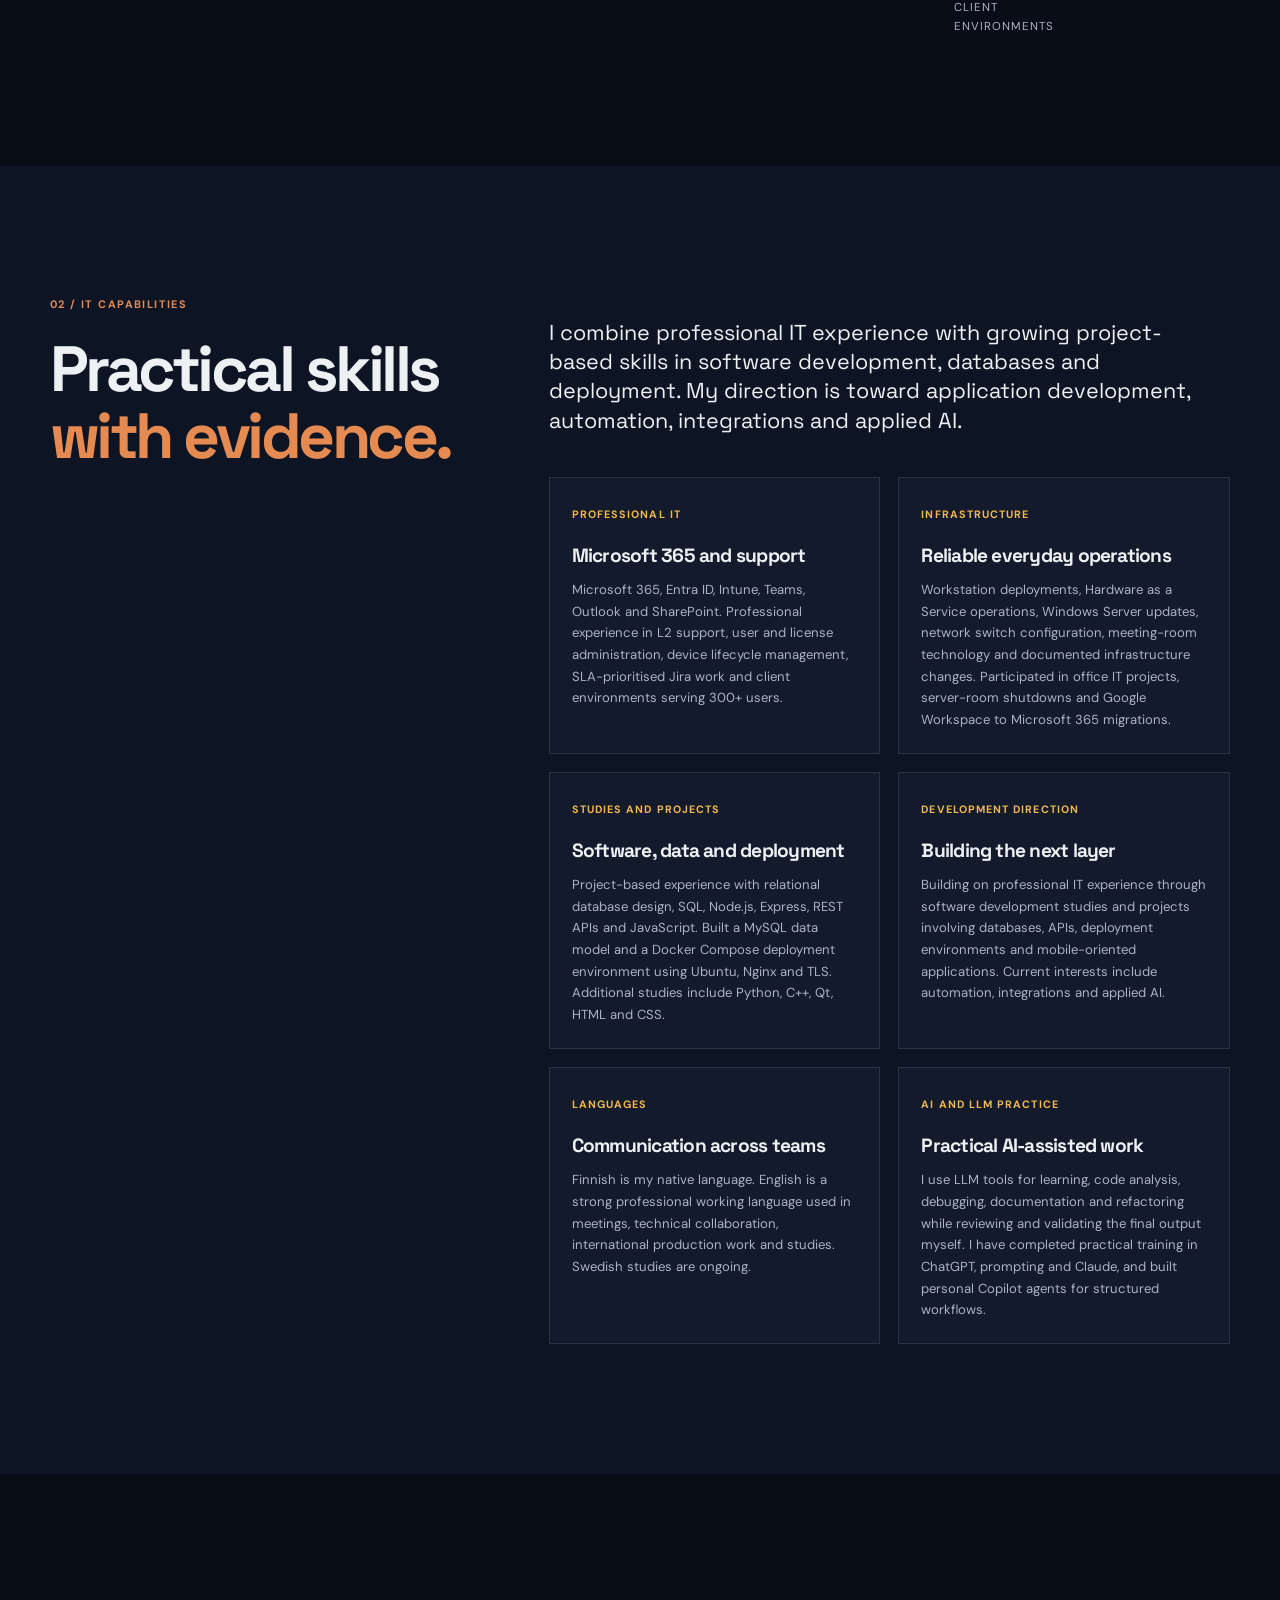
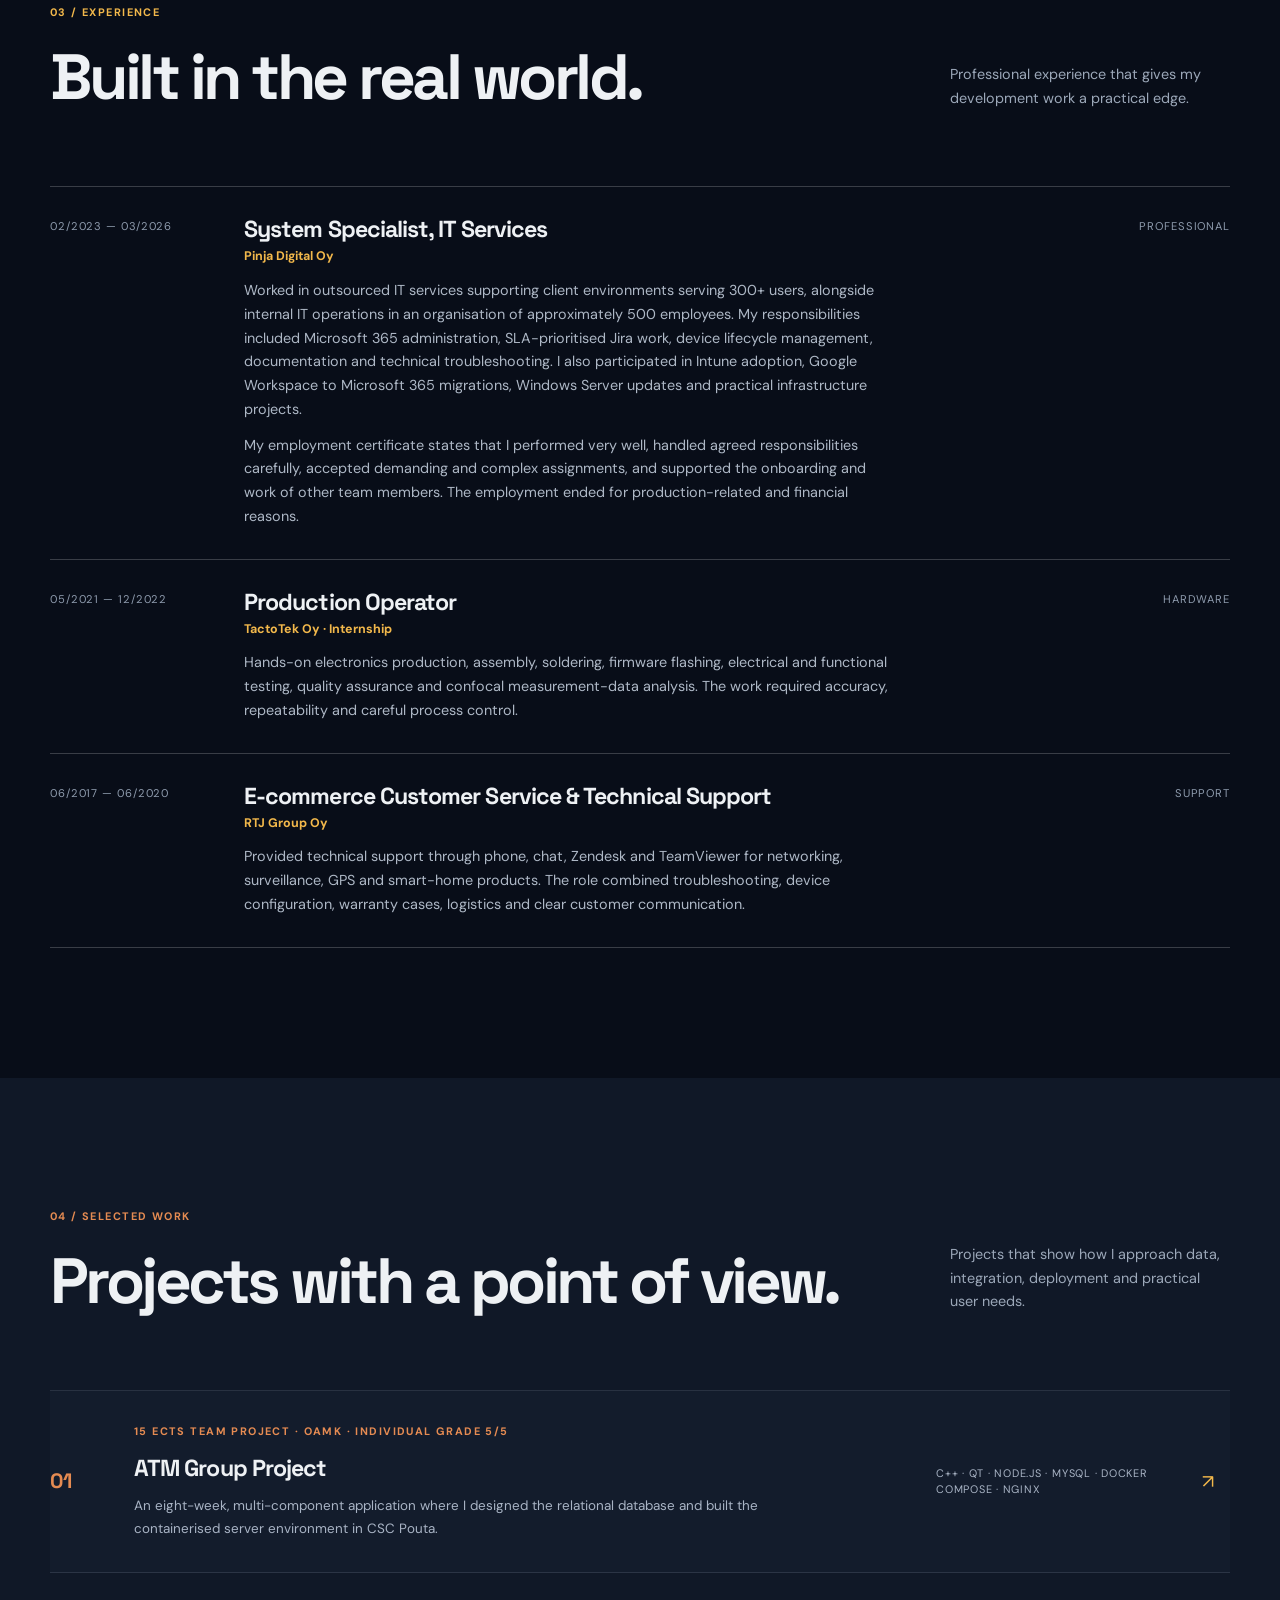
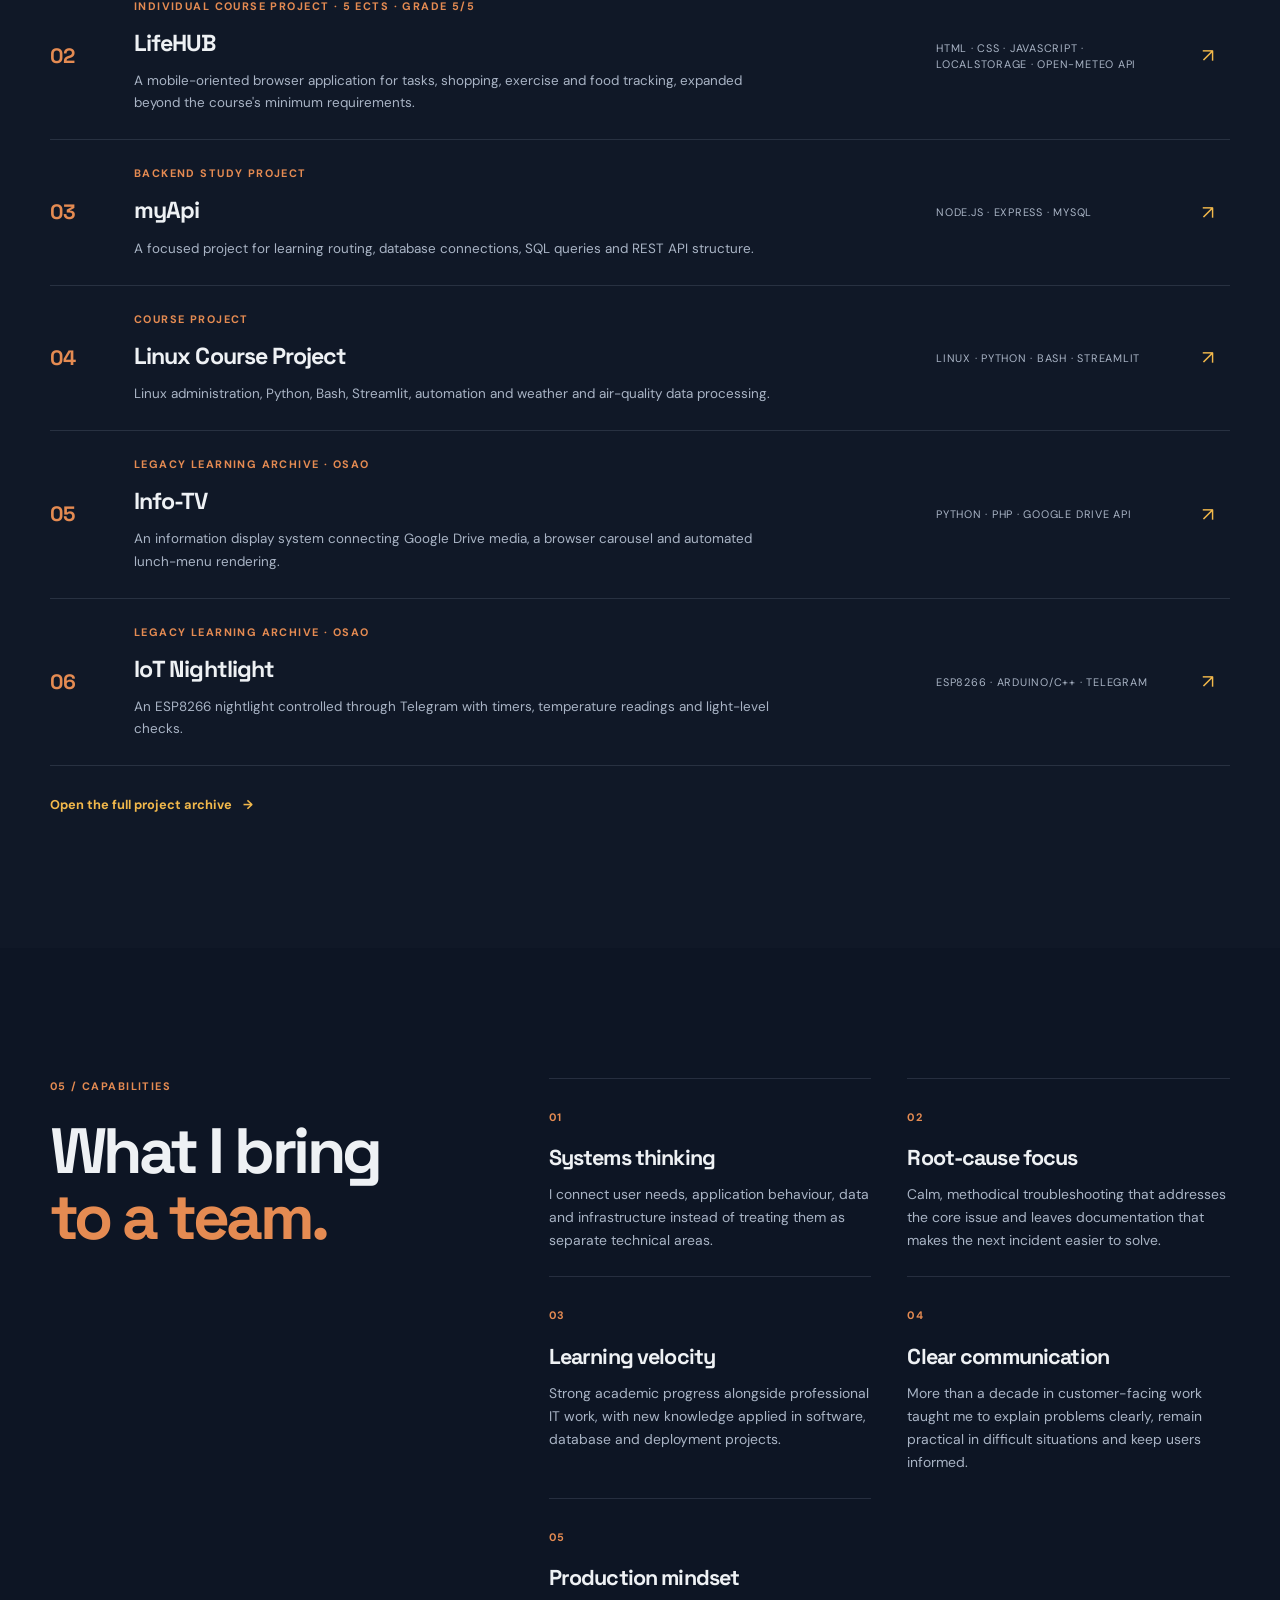
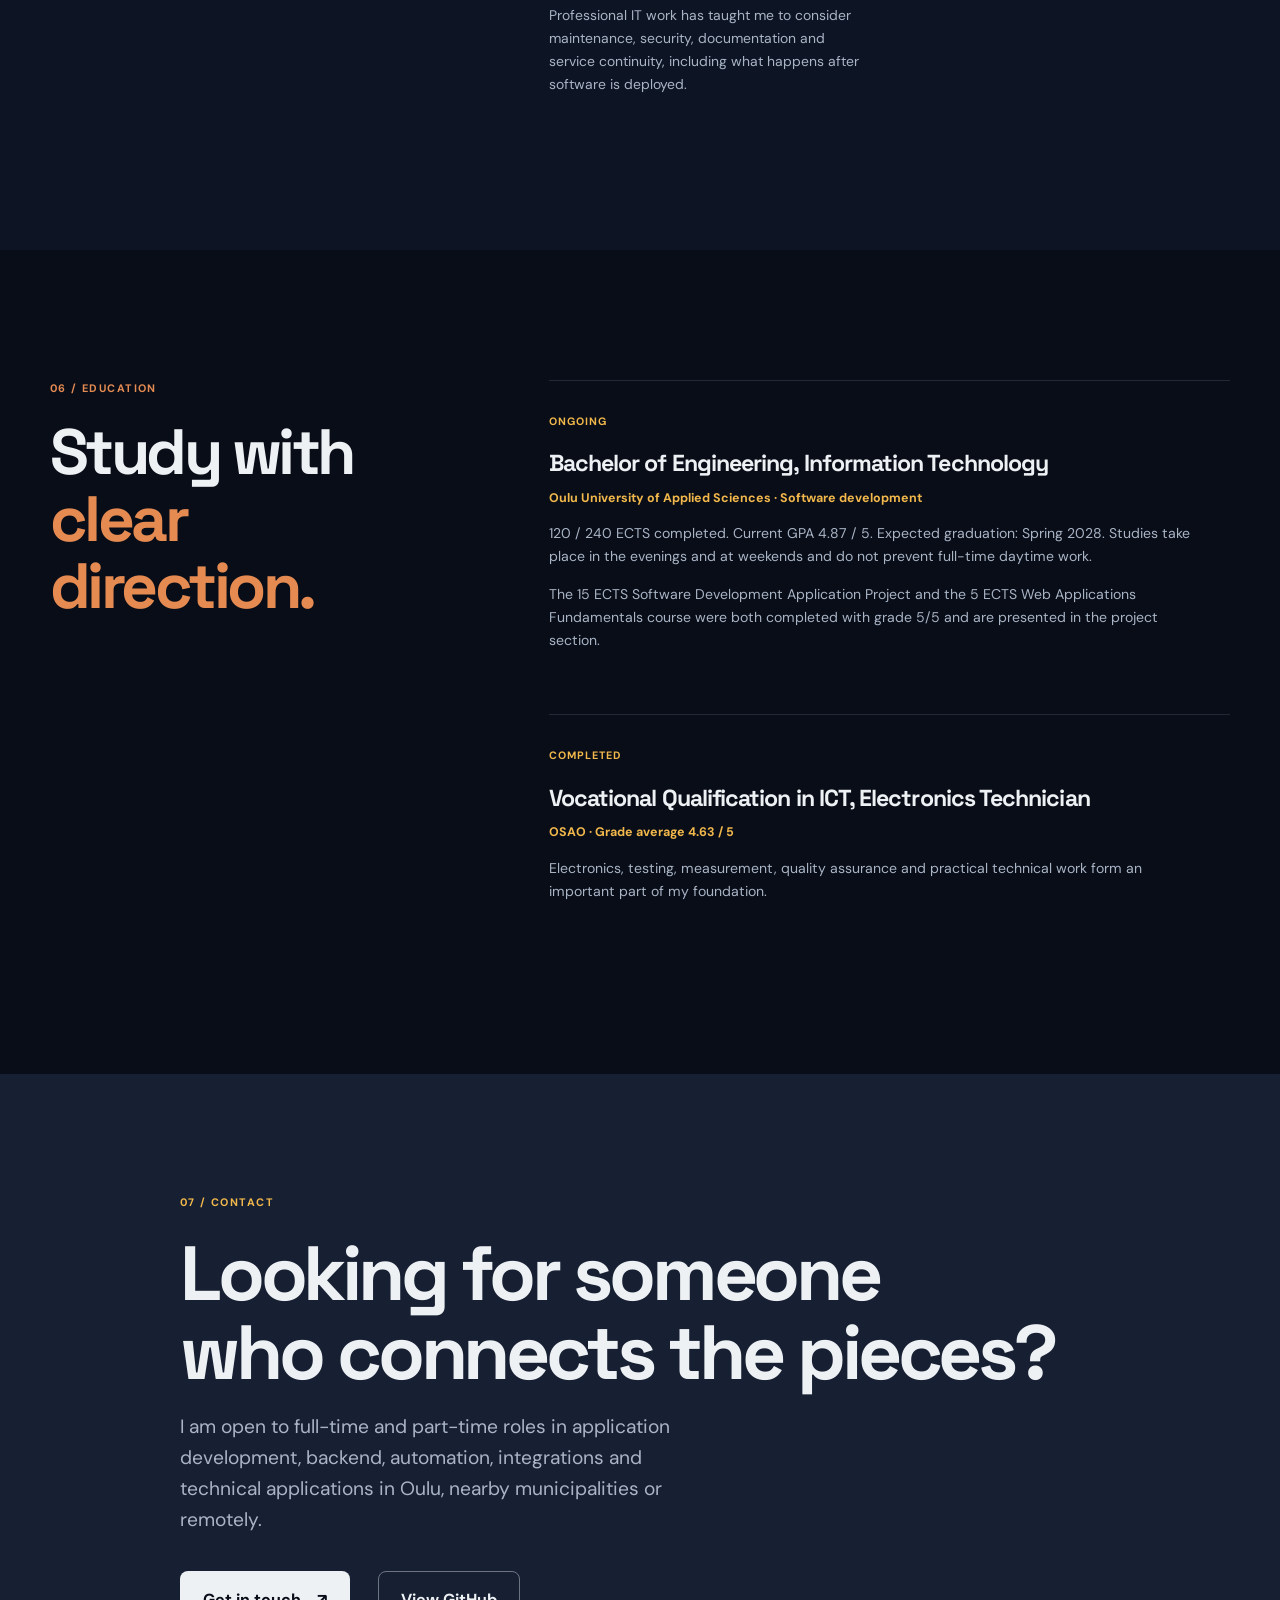
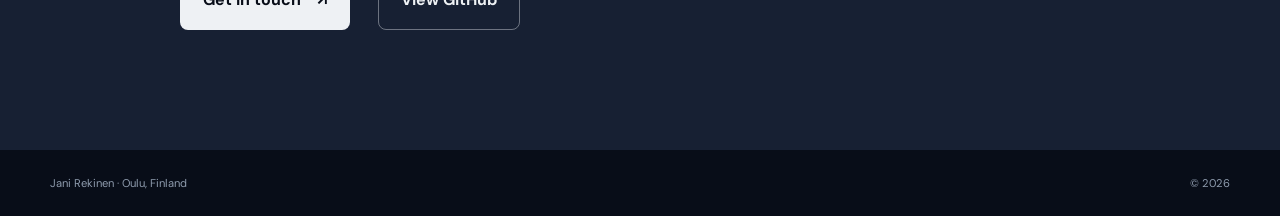
==== commit bf0f629c: "Rebuilt portfolio and procet case studies" ====
--- a/index.html
+++ b/index.html
@@ -1,888 +1,408 @@
 <!doctype html>
 <html lang="en">
+
 <head>
-  <meta charset="utf-8">
-  <meta name="viewport" content="width=device-width, initial-scale=1">
-
-  <title>Jani Rekinen | IT Professional & Software Development Student</title>
-
-  <meta
-    name="description"
-    content="Portfolio of Jani Rekinen, an IT professional and ICT Engineering student focused on software development, backend systems, integrations, automation and AI-assisted development."
-  >
-
-  <meta name="author" content="Jani Rekinen">
-  <meta name="color-scheme" content="dark light">
-  <meta name="theme-color" content="#080d18">
-
-  <meta
-    property="og:title"
-    content="Jani Rekinen | IT Professional & Software Development Student"
-  >
-
-  <meta
-    property="og:description"
-    content="Professional IT experience combined with software development studies, backend projects, Linux, integrations, automation and AI-assisted development."
-  >
-
-  <meta property="og:type" content="website">
-  <meta property="og:url" content="https://jaxi84.github.io/">
-
-  <link rel="stylesheet" href="css/style.css">
-
-  <script>
-    document.documentElement.classList.add("js");
-  </script>
+    <meta charset="utf-8">
+    <meta name="viewport" content="width=device-width, initial-scale=1">
+    <meta name="description"
+        content="Jani Rekinen is an IT professional and software development student growing toward application development, automation, integrations and applied AI.">
+    <meta name="author" content="Jani Rekinen">
+    <meta name="theme-color" content="#101b2d">
+    <meta property="og:title" content="Jani Rekinen | IT, systems and software development">
+    <meta property="og:description"
+        content="Professional IT experience combined with project-based skills in software development, databases, integration and deployment environments.">
+    <meta property="og:type" content="website">
+    <meta property="og:url" content="https://jaxi84.github.io/">
+    <title>Jani Rekinen | IT, systems and software development</title>
+    <link rel="preconnect" href="https://fonts.googleapis.com">
+    <link rel="preconnect" href="https://fonts.gstatic.com" crossorigin>
+    <link
+        href="https://fonts.googleapis.com/css2?family=DM+Sans:wght@400;500;600;700&family=Space+Grotesk:wght@500;600;700&display=swap"
+        rel="stylesheet">
+    <link rel="stylesheet" href="css/style.css">
+    <script>document.documentElement.classList.add('js');</script>
 </head>
 
 <body>
-  <a class="skip-link" href="#main-content">
-    Skip to main content
-  </a>
-
-  <header class="site-header" id="header">
-    <nav class="navbar container" aria-label="Main navigation">
-      <a class="brand" href="#header">
-        Jani<span>.</span>
-      </a>
-
-      <button
-        class="nav-toggle"
-        type="button"
-        aria-expanded="false"
-        aria-controls="primary-navigation"
-      >
-        Menu
-      </button>
-
-      <ul class="nav-links" id="primary-navigation">
-        <li><a href="#tldr">TL;DR</a></li>
-        <li><a href="#about">About</a></li>
-        <li><a href="#experience">Experience</a></li>
-        <li><a href="#projects">Projects</a></li>
-        <li><a href="#skills">Skills</a></li>
-        <li><a href="#education">Education</a></li>
-        <li><a href="#training">Training</a></li>
-        <li><a href="#contact">Contact</a></li>
-      </ul>
-    </nav>
-  </header>
-
-  <main id="main-content">
-    <section class="hero" aria-labelledby="hero-title">
-      <div class="container hero-content">
-        <p class="eyebrow">IT and software development portfolio</p>
-
-        <h1 id="hero-title">
-          Hi, I'm <span>Jani Rekinen</span>
-        </h1>
-
-        <p class="hero-description hero-description-primary">
-          <strong>
-            IT professional who started an engineering degree while
-            already working full-time in IT
-          </strong>
-          — three years as a System Specialist in Microsoft 365 and
-          IT support, now turning that field experience into backend
-          code alongside the day job.
-        </p>
-
-        <p class="hero-description">
-          I build backend systems, wrangle databases, automate the
-          boring parts, and use AI the way you use a calculator: to
-          go faster, not to think for me. Every line still gets read
-          before it ships.
-        </p>
-
-        <div class="button-row">
-          <a class="button button-primary" href="#projects">
-            View projects
-          </a>
-
-          <a
-            class="button button-secondary"
-            href="https://github.com/Jaxi84"
-            target="_blank"
-            rel="noopener noreferrer">
-            GitHub profile
-          </a>
-
-          <a
-            class="button button-secondary"
-            href="https://www.linkedin.com/in/jani-rekinen/"
-            target="_blank"
-            rel="noopener noreferrer">
-            LinkedIn
-          </a>
-        </div>
-
-        <ul class="quick-facts" aria-label="Current technical focus areas">
-          <li>Node.js</li>
-          <li>Express</li>
-          <li>MySQL</li>
-          <li>REST APIs</li>
-          <li>Linux</li>
-          <li>JavaScript</li>
-          <li>Automation</li>
-          <li>AI-assisted development</li>
-        </ul>
-      </div>
-    </section>
-
-    <section id="tldr" aria-labelledby="tldr-title">
-      <div class="container">
-        <div class="section-heading">
-          <p class="eyebrow">Read this if nothing else</p>
-
-          <h2 id="tldr-title">TL;DR</h2>
-        </div>
-
-        <p class="tldr-lead">
-          I started my ICT Engineering degree while already working
-          full-time as a System Specialist in IT — production tickets
-          by day, coursework by night, for the last two years. GPA
-          north of 4.8, 120 ECTS down, both major projects graded
-          5/5. I'm not the loudest portfolio on the internet, but the
-          numbers below don't need decoration.
-        </p>
-
-        <div class="stat-grid" aria-label="Key numbers">
-          <div class="stat">
-            <span class="stat-number">4.87 / 5</span>
-            <span class="stat-label">Current GPA</span>
-          </div>
-
-          <div class="stat">
-            <span class="stat-number">120</span>
-            <span class="stat-label">ECTS credits completed</span>
-          </div>
-
-          <div class="stat">
-            <span class="stat-number">3+ yrs</span>
-            <span class="stat-label">Professional IT experience</span>
-          </div>
-
-          <div class="stat">
-            <span class="stat-number">5 / 5</span>
-            <span class="stat-label">Grade on both major projects</span>
-          </div>
-        </div>
-      </div>
-    </section>
-
-    <section id="about" aria-labelledby="about-title">
-      <div class="container">
-        <div class="section-heading">
-          <p class="eyebrow">About me</p>
-
-          <h2 id="about-title">
-            Practical understanding from software to IT infrastructure
-          </h2>
-        </div>
-
-        <div class="about-grid">
-          <div class="about-text">
-            <p>
-              I study Information Technology at Oulu University of Applied
-              Sciences, with a focus on software development. My software
-              development experience comes from engineering studies,
-              collaborative application projects and independent projects.
-            </p>
-
-            <p>
-              My professional background includes IT services, Microsoft 365
-              administration, Entra ID, Intune, user and device management,
-              second-line technical support, documentation and
-              infrastructure-related work.
-            </p>
-
-            <p>
-              I also have experience in electronics manufacturing, functional
-              testing, measurement and quality assurance. This background
-              helps me understand how software, hardware, infrastructure,
-              information and users connect in practical technical
-              environments.
-            </p>
-
-            <p>
-              Before IT, I spent over a decade in customer-facing roles
-              — retail sales and category responsibility, then warehouse
-              operations and multi-channel technical support in
-              e-commerce. Turns out explaining to a frustrated customer
-              why their order is late is excellent training for
-              explaining to a frustrated user why their license didn't
-              provision.
-            </p>
-          </div>
-
-          <aside class="highlight-box" aria-labelledby="direction-title">
-            <h3 id="direction-title">Current direction</h3>
-
-            <p>
-              I'm aiming for junior backend, full stack, automation
-              and AI-assisted software roles — the kind where "works
-              on my machine" doesn't count, and I get to prove it in
-              production too.
-            </p>
-
-            <p>
-              My IT background isn't a detour on the way to software
-              development. It's why I already know what happens
-              after the code ships.
-            </p>
-          </aside>
-        </div>
-      </div>
-    </section>
-
-    <section id="experience" aria-labelledby="experience-title">
-      <div class="container">
-        <div class="section-heading">
-          <p class="eyebrow">Professional background</p>
-
-          <h2 id="experience-title">
-            Professional IT experience
-          </h2>
-
-          <p>
-            These capabilities are based on employment experience rather than
-            only studies or personal projects.
-          </p>
-        </div>
-
-        <div class="experience-grid">
-          <article class="card experience-card">
-            <h3>Microsoft 365 and identity services</h3>
-
-            <ul>
-              <li>Microsoft 365 administration</li>
-              <li>Entra ID</li>
-              <li>Intune</li>
-              <li>User and license management</li>
-              <li>Device management</li>
-              <li>Access and account troubleshooting</li>
+    <a class="skip-link" href="#main-content">Skip to content</a>
+
+    <header class="site-header" id="top">
+        <nav class="nav container" aria-label="Primary navigation">
+            <a class="brand" href="#top" aria-label="Jani Rekinen home">JR<span>.</span></a>
+            <button class="nav-toggle" type="button" aria-expanded="false" aria-controls="primary-navigation">
+                <span class="nav-toggle-label">Menu</span>
+                <span class="nav-toggle-icon" aria-hidden="true"><i></i><i></i></span>
+            </button>
+            <ul class="nav-links" id="primary-navigation">
+                <li><a href="#profile">TL;DR</a></li>
+                <li><a href="#skills">Skills</a></li>
+                <li><a href="#experience">Experience</a></li>
+                <li><a href="#projects">Projects</a></li>
+                <li><a href="#education">Education</a></li>
+                <li><a href="#contact">Contact</a></li>
             </ul>
-          </article>
-
-          <article class="card experience-card">
-            <h3>Technical support and IT operations</h3>
-
-            <ul>
-              <li>Second-line technical support</li>
-              <li>Technical troubleshooting</li>
-              <li>Customer communication</li>
-              <li>Jira-based work</li>
-              <li>Technical documentation</li>
-              <li>IT lifecycle and HaaS-related operations</li>
-            </ul>
-          </article>
-
-          <article class="card experience-card">
-            <h3>Testing and technical environments</h3>
-
-            <ul>
-              <li>Functional testing</li>
-              <li>Measurement and verification</li>
-              <li>Quality assurance</li>
-              <li>Electronics manufacturing environments</li>
-              <li>Technical installations</li>
-              <li>Practical problem solving</li>
-            </ul>
-          </article>
-        </div>
-      </div>
-    </section>
-
-    <section id="projects" aria-labelledby="projects-title">
-      <div class="container">
-        <div class="section-heading">
-          <p class="eyebrow">Featured projects</p>
-
-          <h2 id="projects-title">
-            Selected software development work
-          </h2>
-
-          <p>
-            These projects demonstrate software development skills gained
-            through engineering studies, collaborative work and independent
-            implementation.
-          </p>
-        </div>
-
-        <div class="project-grid">
-          <article class="card project-card featured">
-            <span class="project-type">Collaborative study project</span>
-
-            <h3>ATM Group Project</h3>
-
-            <p>
-              A team-developed ATM simulator combining a C++ and Qt desktop
-              client, a Node.js and Express backend, a REST API, a MySQL
-              database and a Linux-based deployment environment.
-            </p>
-
-            <p>
-              My primary responsibilities included database work, virtual
-              machine configuration, backend environment setup, Docker
-              services, domain configuration and TLS. Backend implementation,
-              debugging and integration work were shared across the team.
-            </p>
-
-            <ul class="tags" aria-label="ATM project technologies">
-              <li class="tag">C++</li>
-              <li class="tag">Qt</li>
-              <li class="tag">Node.js</li>
-              <li class="tag">Express</li>
-              <li class="tag">MySQL</li>
-              <li class="tag">REST API</li>
-              <li class="tag">Docker</li>
-              <li class="tag">Linux</li>
-              <li class="tag">TLS</li>
-            </ul>
-
-            <div class="card-links">
-              <a
-                href="https://github.com/Jani-OAMK/ATM-group-project"
-                target="_blank"
-                rel="noopener noreferrer">
-                Repository
-              </a>
-
-              <a
-                href="https://www.youtube.com/watch?v=w5b5Py__Tz0"
-                target="_blank"
-                rel="noopener noreferrer">
-                Project presentation
-              </a>
-            </div>
-          </article>
-
-          <article class="card project-card featured-secondary">
-            <span class="project-type">Independent project</span>
-
-            <h3>LifeHub</h3>
-
-            <p>
-              A mobile-oriented personal life management application built
-              with HTML, CSS and vanilla JavaScript.
-            </p>
-
-            <p>
-              LifeHub includes reusable list logic, swipe interactions,
-              browser-based state persistence, exercise tracking and weather
-              information retrieved from Open-Meteo.
-            </p>
-
-            <ul class="tags" aria-label="LifeHub technologies">
-              <li class="tag">JavaScript</li>
-              <li class="tag">HTML</li>
-              <li class="tag">CSS</li>
-              <li class="tag">DOM APIs</li>
-              <li class="tag">localStorage</li>
-              <li class="tag">Open-Meteo</li>
-            </ul>
-
-            <div class="card-links">
-              <a
-                href="https://jaxi84.github.io/lifehub-proj/"
-                target="_blank"
-                rel="noopener noreferrer">
-                Live demo
-              </a>
-
-              <a
-                href="https://github.com/Jaxi84/lifehub-proj"
-                target="_blank"
-                rel="noopener noreferrer">
-                Repository
-              </a>
-
-              <a
-                href="https://www.youtube.com/watch?v=NFSRganMC8c"
-                target="_blank"
-                rel="noopener noreferrer">
-                Project presentation
-              </a>
-            </div>
-          </article>
-
-          <article class="card project-card">
-            <span class="project-type">Study project</span>
-
-            <h3>myApi</h3>
-
-            <p>
-              A backend development study project focused on building a REST
-              API with Node.js, Express and MySQL.
-            </p>
-
-            <p>
-              The project was used to practise application structure,
-              routing, database connections, SQL queries and backend
-              development fundamentals.
-            </p>
-
-            <ul class="tags" aria-label="myApi technologies">
-              <li class="tag">Node.js</li>
-              <li class="tag">Express</li>
-              <li class="tag">MySQL</li>
-              <li class="tag">SQL</li>
-              <li class="tag">REST API</li>
-            </ul>
-
-            <div class="card-links">
-              <a
-                href="https://github.com/Jaxi84/myApi"
-                target="_blank"
-                rel="noopener noreferrer"
-              >
-                Repository
-              </a>
-            </div>
-          </article>
-
-          <article class="card project-card">
-            <span class="project-type">Course project</span>
-
-            <h3>Linux Course Project</h3>
-
-            <p>
-              A course project covering Linux administration, Python, shell
-              scripting, Streamlit, task automation and processing of weather
-              and air-quality data.
-            </p>
-
-            <p>
-              The project was used to practise working in a Linux environment,
-              scripting and the automated processing and presentation of
-              external data.
-            </p>
-
-            <ul class="tags" aria-label="Linux course project technologies">
-              <li class="tag">Linux</li>
-              <li class="tag">Python</li>
-              <li class="tag">Shell</li>
-              <li class="tag">Streamlit</li>
-              <li class="tag">Automation</li>
-              <li class="tag">Data processing</li>
-            </ul>
-
-            <p class="project-note">
-              A direct public repository link will be added when the project
-              documentation is ready for publication.
-            </p>
-          </article>
-        </div>
-      </div>
-    </section>
-
-    <section id="skills" aria-labelledby="skills-title">
-      <div class="container">
-        <div class="section-heading">
-          <p class="eyebrow">Technical skills</p>
-
-          <h2 id="skills-title">
-            Skills developed through work, studies and projects
-          </h2>
-
-          <p>
-            The descriptions below identify whether skills are based on
-            professional experience or are currently being developed through
-            studies, projects and independent practice.
-          </p>
-        </div>
-
-        <div class="skills-grid">
-          <article class="card skills-card">
-            <span class="evidence-label evidence-professional">
-              Professional experience
-            </span>
-
-            <h3>Professional IT</h3>
-
-            <ul>
-              <li>Microsoft 365</li>
-              <li>Entra ID and Intune</li>
-              <li>Second-line technical support</li>
-              <li>User, device and license management</li>
-              <li>Technical documentation</li>
-              <li>Customer communication</li>
-              <li>Jira and IT lifecycle operations</li>
-            </ul>
-          </article>
-
-          <article class="card skills-card">
-            <span class="evidence-label evidence-project">
-              Studies and projects
-            </span>
-
-            <h3>Backend and data</h3>
-
-            <ul>
-              <li>Node.js and Express</li>
-              <li>MySQL and SQL</li>
-              <li>REST APIs</li>
-              <li>Database design fundamentals</li>
-              <li>System integration through projects</li>
-              <li>Backend debugging</li>
-            </ul>
-          </article>
-
-          <article class="card skills-card">
-            <span class="evidence-label evidence-project">
-              Studies and projects
-            </span>
-
-            <h3>Web development</h3>
-
-            <ul>
-              <li>JavaScript</li>
-              <li>HTML and CSS</li>
-              <li>DOM and browser APIs</li>
-              <li>Asynchronous data fetching</li>
-              <li>React through studies</li>
-              <li>Mobile-oriented interfaces</li>
-            </ul>
-          </article>
-
-          <article class="card skills-card">
-            <span class="evidence-label evidence-project">
-              Studies and projects
-            </span>
-
-            <h3>Infrastructure</h3>
-
-            <ul>
-              <li>Linux</li>
-              <li>Virtual machines</li>
-              <li>Docker</li>
-              <li>Domain and TLS configuration</li>
-              <li>Nginx through projects</li>
-              <li>Git and GitHub</li>
-            </ul>
-          </article>
-
-          <article class="card skills-card">
-            <span class="evidence-label evidence-project">
-              Studies and projects
-            </span>
-
-            <h3>Programming</h3>
-
-            <ul>
-              <li>JavaScript</li>
-              <li>Java</li>
-              <li>Python</li>
-              <li>C++ and Qt</li>
-              <li>C fundamentals</li>
-              <li>Object-oriented programming</li>
-            </ul>
-          </article>
-
-          <article class="card skills-card">
-            <span class="evidence-label evidence-practice">
-              Independent practice
-            </span>
-
-            <h3>AI-assisted development</h3>
-
-            <ul>
-              <li>Daily use of language models for learning</li>
-              <li>Code analysis and debugging support</li>
-              <li>Documentation and refactoring support</li>
-              <li>Comparison of implementation approaches</li>
-              <li>Personal Copilot agent experiments</li>
-              <li>Critical review and testing of AI output</li>
-            </ul>
-          </article>
-        </div>
-      </div>
-    </section>
-
-    <section id="education" aria-labelledby="education-title">
-      <div class="container">
-        <div class="section-heading">
-          <p class="eyebrow">Education</p>
-
-          <h2 id="education-title">
-            Technical studies and professional development
-          </h2>
-        </div>
-
-        <div class="education-grid">
-          <article class="education-card">
-            <span class="education-status">Ongoing</span>
-
-            <h3>Bachelor of Engineering, Information Technology</h3>
-
-            <p>
-              <strong>Oulu University of Applied Sciences</strong><br>
-              Expected graduation: 2028
-            </p>
-
-            <p>
-              Studies include software development, databases, APIs, Java,
-              frontend development, Linux administration, cloud services and
-              project-based learning.
-            </p>
-          </article>
-
-          <article class="education-card">
-            <span class="education-status education-status-completed">
-              Completed
-            </span>
-
-            <h3>Vocational Qualification in ICT</h3>
-
-            <p>
-              <strong>OSAO, Electronics Technician</strong><br>
-              2021 to 2022
-            </p>
-
-            <p>
-              Studies included embedded systems, electronics manufacturing,
-              installations, testing, measurement, commissioning and quality
-              assurance.
-            </p>
-
-            <div class="card-links">
-              <a
-                href="https://github.com/Jaxi84"
-                target="_blank"
-                rel="noopener noreferrer">
-                Earlier projects archive
-              </a>
-            </div>
-          </article>
-        </div>
-      </div>
-    </section>
-
-    <section id="training" aria-labelledby="training-title">
-      <div class="container">
-        <div class="section-heading">
-          <p class="eyebrow">Continuous learning</p>
-
-          <h2 id="training-title">
-            Courses and professional development
-          </h2>
-
-          <p>
-            Short courses support my independent practice and project-based
-            learning. They are presented separately from professional
-            experience and formal degree studies.
-          </p>
-        </div>
-
-        <div class="training-grid">
-          <article class="education-card training-card">
-            <span class="training-status training-status-completed">
-              Completed
-            </span>
-
-            <h3>ChatGPT and AI-assisted work</h3>
-
-            <p>
-              <strong>Eduhouse</strong> |
-              Short professional development courses on ChatGPT, prompting,
-              projects, agents and AI-assisted work.
-            </p>
-
-            <ul class="training-list">
-              <li>
-                <time class="date" datetime="2026-08-26">
-                  2026-08-26
-                </time>
-
-                <span class="course-name">
-                  ChatGPT 3: prompts and projects
-                </span>
-              </li>
-
-              <li>
-                <time class="date" datetime="2026-06-09">
-                  2026-06-09
-                </time>
-
-                <span class="course-name">
-                  ChatGPT 3: masterclass and agents
-                </span>
-              </li>
-
-              <li>
-                <time class="date" datetime="2026-06-04">
-                  2026-06-04
-                </time>
-
-                <span class="course-name">
-                  ChatGPT 2: improving work with ChatGPT
-                </span>
-              </li>
-
-              <li>
-                <time class="date" datetime="2026-06-03">
-                  2026-06-03
-                </time>
-
-                <span class="course-name">
-                  ChatGPT 1: fundamentals
-                </span>
-              </li>
-            </ul>
-          </article>
-
-          <article class="education-card training-card">
-            <span class="training-status training-status-completed">
-              Completed
-            </span>
-
-            <h3>Prompting and guiding AI systems</h3>
-
-            <p>
-              Short courses focused on creating clearer prompts, anticipating
-              AI behaviour and guiding output toward the intended result.
-            </p>
-
-            <ul class="training-list">
-              <li>
-                <time class="date" datetime="2026-08-25">
-                  2026-08-25
-                </time>
-
-                <span class="course-name">
-                  Hyvä promptaus 3: mestaruusluokka
-                </span>
-              </li>
-
-              <li>
-                <time class="date" datetime="2026-08-18">
-                  2026-08-18
-                </time>
-
-                <span class="course-name">
-                  Hyvä promptaus 2: ennakoi ja ohjaa tekoälyä
-                </span>
-              </li>
-            </ul>
-          </article>
-
-          <article class="education-card training-card training-card-upcoming">
-            <span class="training-status training-status-upcoming">
-              Upcoming
-            </span>
-
-            <h3>Planned AI and Microsoft 365 Copilot training</h3>
-
-            <p>
-              Upcoming short courses supporting the practical use of Claude,
-              ChatGPT agents and Microsoft 365 Copilot.
-            </p>
-
-            <ul class="training-list">
-              <li>
-                <time class="date" datetime="2026-09-01">
-                  2026-09-01
-                </time>
-
-                <span class="course-name">
-                  Claude fundamentals 1: use at work
-                </span>
-              </li>
-
-              <li>
-                <time class="date" datetime="2026-09-03">
-                  2026-09-03
-                </time>
-
-                <span class="course-name">
-                  ChatGPT 4: workspaces and agents
-                </span>
-              </li>
-
-              <li>
-                <time class="date" datetime="2026-09-10">
-                  2026-09-10
-                </time>
-
-                <span class="course-name">
-                  Microsoft 365 Copilot 2: Enhancing Everyday Work
-                </span>
-              </li>
-
-              <li>
-                <time class="date" datetime="2026-09-21">
-                  2026-09-21
-                </time>
-
-                <span class="course-name">
-                  Microsoft 365 Copilot 3: Masterclass
-                </span>
-              </li>
-
-              <li>
-                <time class="date" datetime="2026-09-22">
-                  2026-09-22
-                </time>
-
-                <span class="course-name">
-                  Microsoft 365 Copilot for Teams remote meetings
-                </span>
-              </li>
-            </ul>
-          </article>
-        </div>
-
-        <p class="training-note">
-          These courses are primarily two to three-hour professional
-          development sessions. I apply the topics through independent
-          practice, software projects and personal Copilot agent experiments.
-        </p>
-      </div>
-    </section>
-
-    <section class="contact-section" id="contact" aria-labelledby="contact-title">
-      <div class="container">
-        <div class="section-heading">
-          <p class="eyebrow">Contact</p>
-
-          <h2 id="contact-title">Let's connect</h2>
-
-          <p>
-            You can explore my source code and project work on GitHub or view
-            my professional background on LinkedIn.
-          </p>
-        </div>
-
-        <div class="button-row contact-buttons">
-          <a
-            class="button button-primary"
-            href="https://github.com/Jaxi84"
-            target="_blank"
-            rel="noopener noreferrer">
-            GitHub
-          </a>
-
-          <a
-            class="button button-secondary"
-            href="https://www.linkedin.com/in/jani-rekinen/"
-            target="_blank"
-            rel="noopener noreferrer">
-            LinkedIn
-          </a>
-        </div>
-      </div>
-    </section>
-  </main>
-
-  <footer>
-    <div class="container">
-      <p>
-        © <span id="current-year"></span> Jani Rekinen.
-        Built with semantic HTML, modern CSS and vanilla JavaScript.
-      </p>
-    </div>
-  </footer>
-
-  <script src="js/main.js"></script>
+        </nav>
+    </header>
+
+    <main id="main-content">
+        <section class="hero" aria-labelledby="hero-title">
+            <div class="hero-grid container">
+                <div class="hero-copy">
+                    <p class="kicker"><span class="status-dot"></span> Open to the right opportunity</p>
+                    <h1 id="hero-title">I make complex<br><em>technical things</em><br>easier to run.</h1>
+                    <p class="hero-intro">IT professional and software development student with professional systems
+                        experience and project-based skills in databases, application integration and deployment
+                        environments. I am particularly interested in roles that connect software, automation, applied
+                        AI and reliable technical operations.</p>
+                </div>
+                <aside class="hero-note" aria-label="Availability and location">
+                    <p class="note-label">Currently based in</p>
+                    <p class="note-value">Oulu, Finland</p>
+                    <div class="note-rule"></div>
+                    <p class="note-label">Looking for</p>
+                    <p class="note-value note-value-small">Application Development · Backend · Automation · Technical Application Roles</p>
+                    <div class="note-stamp">Available for<br>full-time / part-time<br><small>Immediate start</small>
+                    </div>
+                </aside>
+            </div>
+            <div class="hero-rail container" aria-label="Core strengths">
+                <span>Professional IT operations</span>
+                <span>Databases &amp; backend integration</span>
+                <span>Infrastructure &amp; deployment</span>
+                <span>Calm problem solving</span>
+            </div>
+        </section>
+
+        <section class="section profile-section" id="profile" aria-labelledby="profile-title">
+            <div class="container section-grid">
+                <div class="section-intro">
+                    <p class="eyebrow">01 / TL;DR - Profile</p>
+                    <h2 id="profile-title">Read this if<br><em>nothing else.</em></h2>
+                </div>
+                <div class="profile-content">
+                    <p class="profile-kicker">Production tickets by day, coursework by night.</p>
+                    <p class="lead">I combine professional IT experience with software development studies and hands-on
+                        project work in databases, application integration and deployment environments. My IT background
+                        has taught me to consider users, maintenance and reliability, including what happens after the
+                        code ships. I am now looking to grow in application development, automation, integrations or
+                        applied AI.</p>
+                    <p>When a user's computer failed, I prepared a replacement the same evening so work could continue
+                        the following morning. That practical responsibility and calm problem solving are what I bring
+                        to technical work.</p>
+                    <div class="stat-grid" aria-label="Key facts">
+                        <div class="stat"><strong>4.87</strong><span>GPA / 5</span></div>
+                        <div class="stat"><strong>120</strong><span>ECTS completed</span></div>
+                        <div class="stat"><strong>3+</strong><span>years in professional IT</span></div>
+                        <div class="stat"><strong>300+</strong><span>users across client environments</span></div>
+                    </div>
+                </div>
+            </div>
+        </section>
+
+        <section class="section skills-section" id="skills" aria-labelledby="skills-title">
+            <div class="container section-grid">
+                <div class="section-intro">
+                    <p class="eyebrow">02 / IT capabilities</p>
+                    <h2 id="skills-title">Practical skills<br><em>with evidence.</em></h2>
+                </div>
+                <div class="skills-content">
+                    <p class="lead">I combine professional IT experience with growing project-based skills in software
+                        development, databases and deployment. My direction is toward application development,
+                        automation, integrations and applied AI.</p>
+                    <div class="skill-groups">
+                        <article>
+                            <span class="skill-group-label">Professional IT</span>
+                            <h3>Microsoft 365 and support</h3>
+                            <p>Microsoft 365, Entra ID, Intune, Teams, Outlook and SharePoint. Professional experience
+                                in L2 support, user and license administration, device lifecycle management,
+                                SLA-prioritised Jira work and client environments serving 300+ users.</p>
+                        </article>
+                        <article>
+                            <span class="skill-group-label">Infrastructure</span>
+                            <h3>Reliable everyday operations</h3>
+                            <p>Workstation deployments, Hardware as a Service operations, Windows Server updates,
+                                network switch configuration, meeting-room technology and documented infrastructure
+                                changes. Participated in office IT projects, server-room shutdowns and Google Workspace
+                                to Microsoft 365 migrations.</p>
+                        </article>
+                        <article>
+                            <span class="skill-group-label">Studies and projects</span>
+                            <h3>Software, data and deployment</h3>
+                            <p>Project-based experience with relational database design, SQL, Node.js, Express, REST
+                                APIs and JavaScript. Built a MySQL data model and a Docker Compose deployment
+                                environment using Ubuntu, Nginx and TLS. Additional studies include Python, C++, Qt,
+                                HTML and CSS.</p>
+                        </article>
+                        <article>
+                            <span class="skill-group-label">Development direction</span>
+                            <h3>Building the next layer</h3>
+                            <p>Building on professional IT experience through software development studies and projects
+                                involving databases, APIs, deployment environments and mobile-oriented applications.
+                                Current interests include automation, integrations and applied AI.</p>
+                        </article>
+                        <article>
+                            <span class="skill-group-label">Languages</span>
+                            <h3>Communication across teams</h3>
+                            <p>Finnish is my native language. English is a strong professional working language used in
+                                meetings, technical collaboration, international production work and studies. Swedish
+                                studies are ongoing.</p>
+                        </article>
+                        <article>
+                            <span class="skill-group-label">AI and LLM practice</span>
+                            <h3>Practical AI-assisted work</h3>
+                            <p>I use LLM tools for learning, code analysis, debugging, documentation and refactoring
+                                while reviewing and validating the final output myself. I have completed practical
+                                training in ChatGPT, prompting and Claude, and built personal Copilot agents for
+                                structured workflows.</p>
+                        </article>
+                    </div>
+                </div>
+            </div>
+        </section>
+
+        <section class="section dark-section" id="experience" aria-labelledby="experience-title">
+            <div class="container">
+                <div class="section-heading split-heading">
+                    <div>
+                        <p class="eyebrow eyebrow-light">03 / Experience</p>
+                        <h2 id="experience-title">Built in the real world.</h2>
+                    </div>
+                    <p class="heading-aside">Professional experience that gives my development work a practical edge.
+                    </p>
+                </div>
+                <div class="experience-list">
+                    <article class="experience-item">
+                        <div class="experience-date">02/2023 — 03/2026</div>
+                        <div>
+                            <h3>System Specialist, IT Services</h3>
+                            <p class="company">Pinja Digital Oy</p>
+                            <p>Worked in outsourced IT services supporting client environments serving 300+ users,
+                                alongside internal IT operations in an organisation of approximately 500 employees. My
+                                responsibilities included Microsoft 365 administration, SLA-prioritised Jira work,
+                                device lifecycle management, documentation and technical troubleshooting. I also
+                                participated in Intune adoption, Google Workspace to Microsoft 365 migrations, Windows
+                                Server updates and practical infrastructure projects.</p>
+                            <p>My employment certificate states that I performed very well, handled agreed
+                                responsibilities carefully, accepted demanding and complex assignments, and supported
+                                the onboarding and work of other team members. The employment ended for
+                                production-related and financial reasons.</p>
+                        </div>
+                        <span class="experience-type">Professional</span>
+                    </article>
+                    <article class="experience-item">
+                        <div class="experience-date">05/2021 — 12/2022</div>
+                        <div>
+                            <h3>Production Operator</h3>
+                            <p class="company">TactoTek Oy · Internship</p>
+                            <p>Hands-on electronics production, assembly, soldering, firmware flashing, electrical and
+                                functional testing, quality assurance and confocal measurement-data analysis. The work
+                                required accuracy, repeatability and careful process control.</p>
+                        </div>
+                        <span class="experience-type">Hardware</span>
+                    </article>
+                    <article class="experience-item">
+                        <div class="experience-date">06/2017 — 06/2020</div>
+                        <div>
+                            <h3>E-commerce Customer Service &amp; Technical Support</h3>
+                            <p class="company">RTJ Group Oy</p>
+                            <p>Provided technical support through phone, chat, Zendesk and TeamViewer for networking,
+                                surveillance, GPS and smart-home products. The role combined troubleshooting, device
+                                configuration, warranty cases, logistics and clear customer communication.</p>
+                        </div>
+                        <span class="experience-type">Support</span>
+                    </article>
+                </div>
+            </div>
+        </section>
+
+        <section class="section projects-section" id="projects" aria-labelledby="projects-title">
+            <div class="container">
+                <div class="section-heading split-heading">
+                    <div>
+                        <p class="eyebrow">04 / Selected work</p>
+                        <h2 id="projects-title">Projects with a point of view.</h2>
+                    </div>
+                    <p class="heading-aside">Projects that show how I approach data, integration, deployment and
+                        practical user needs.</p>
+                </div>
+                <div class="homepage-project-list">
+                    <a class="homepage-project homepage-project-featured" href="projects/atm.html">
+                        <span class="project-number">01</span>
+                        <span class="homepage-project-copy">
+                            <span class="project-label">15 ECTS team project · OAMK · Individual grade 5/5</span>
+                            <strong>ATM Group Project</strong>
+                            <span>An eight-week, multi-component application where I designed the relational database
+                                and built the containerised server environment in CSC Pouta.</span>
+                        </span>
+                        <span class="homepage-project-role">C++ · Qt · Node.js · MySQL · Docker Compose · Nginx</span>
+                        <span class="homepage-project-arrow" aria-hidden="true">↗</span>
+                    </a>
+                    <a class="homepage-project" href="projects/lifehub.html">
+                        <span class="project-number">02</span>
+                        <span class="homepage-project-copy">
+                            <span class="project-label">Individual course project · 5 ECTS · Grade 5/5</span>
+                            <strong>LifeHUB</strong>
+                            <span>A mobile-oriented browser application for tasks, shopping, exercise and food tracking,
+                                expanded beyond the course's minimum requirements.</span>
+                        </span>
+                        <span class="homepage-project-role">HTML · CSS · JavaScript · localStorage · Open-Meteo
+                            API</span>
+                        <span class="homepage-project-arrow" aria-hidden="true">↗</span>
+                    </a>
+                    <a class="homepage-project" href="projects/myapi.html">
+                        <span class="project-number">03</span>
+                        <span class="homepage-project-copy">
+                            <span class="project-label">Backend study project</span>
+                            <strong>myApi</strong>
+                            <span>A focused project for learning routing, database connections, SQL queries and REST API
+                                structure.</span>
+                        </span>
+                        <span class="homepage-project-role">Node.js · Express · MySQL</span>
+                        <span class="homepage-project-arrow" aria-hidden="true">↗</span>
+                    </a>
+                    <a class="homepage-project" href="projects/linux.html">
+                        <span class="project-number">04</span>
+                        <span class="homepage-project-copy">
+                            <span class="project-label">Course project</span>
+                            <strong>Linux Course Project</strong>
+                            <span>Linux administration, Python, Bash, Streamlit, automation and weather and air-quality
+                                data processing.</span>
+                        </span>
+                        <span class="homepage-project-role">Linux · Python · Bash · Streamlit</span>
+                        <span class="homepage-project-arrow" aria-hidden="true">↗</span>
+                    </a>
+                    <a class="homepage-project" href="projects/info-tv.html">
+                        <span class="project-number">05</span>
+                        <span class="homepage-project-copy">
+                            <span class="project-label">Legacy learning archive · OSAO</span>
+                            <strong>Info-TV</strong>
+                            <span>An information display system connecting Google Drive media, a browser carousel and
+                                automated lunch-menu rendering.</span>
+                        </span>
+                        <span class="homepage-project-role">Python · PHP · Google Drive API</span>
+                        <span class="homepage-project-arrow" aria-hidden="true">↗</span>
+                    </a>
+                    <a class="homepage-project" href="projects/iot-nightlight.html">
+                        <span class="project-number">06</span>
+                        <span class="homepage-project-copy">
+                            <span class="project-label">Legacy learning archive · OSAO</span>
+                            <strong>IoT Nightlight</strong>
+                            <span>An ESP8266 nightlight controlled through Telegram with timers, temperature readings
+                                and light-level checks.</span>
+                        </span>
+                        <span class="homepage-project-role">ESP8266 · Arduino/C++ · Telegram</span>
+                        <span class="homepage-project-arrow" aria-hidden="true">↗</span>
+                    </a>
+                </div>
+                <a class="projects-archive-link" href="projects/">Open the full project archive <span
+                        aria-hidden="true">→</span></a>
+            </div>
+        </section>
+
+        <section class="section capabilities-section" aria-labelledby="capabilities-title">
+            <div class="container section-grid">
+                <div class="section-intro">
+                    <p class="eyebrow">05 / Capabilities</p>
+                    <h2 id="capabilities-title">What I bring<br><em>to a team.</em></h2>
+                </div>
+                <div class="capability-grid">
+                    <article>
+                        <span class="capability-index">01</span>
+                        <h3>Systems thinking</h3>
+                        <p>I connect user needs, application behaviour, data and infrastructure instead of treating them
+                            as separate technical areas.</p>
+                    </article>
+                    <article>
+                        <span class="capability-index">02</span>
+                        <h3>Root-cause focus</h3>
+                        <p>Calm, methodical troubleshooting that addresses the core issue and leaves documentation that
+                            makes the next incident easier to solve.</p>
+                    </article>
+                    <article>
+                        <span class="capability-index">03</span>
+                        <h3>Learning velocity</h3>
+                        <p>Strong academic progress alongside professional IT work, with new knowledge applied in
+                            software, database and deployment projects.</p>
+                    </article>
+                    <article>
+                        <span class="capability-index">04</span>
+                        <h3>Clear communication</h3>
+                        <p>More than a decade in customer-facing work taught me to explain problems clearly, remain
+                            practical in difficult situations and keep users informed.</p>
+                    </article>
+                    <article>
+                        <span class="capability-index">05</span>
+                        <h3>Production mindset</h3>
+                        <p>Professional IT work has taught me to consider maintenance, security, documentation and
+                            service continuity, including what happens after software is deployed.</p>
+                    </article>
+                </div>
+            </div>
+        </section>
+
+        <section class="section education-section" id="education" aria-labelledby="education-title">
+            <div class="container section-grid">
+                <div class="section-intro">
+                    <p class="eyebrow">06 / Education</p>
+                    <h2 id="education-title">Study with<br><em>clear direction.</em></h2>
+                </div>
+                <div class="education-content">
+                    <article class="education-entry">
+                        <span class="education-status">Ongoing</span>
+                        <h3>Bachelor of Engineering, Information Technology</h3>
+                        <p class="education-school">Oulu University of Applied Sciences · Software development</p>
+                        <p>120 / 240 ECTS completed. Current GPA 4.87 / 5. Expected graduation: Spring 2028. Studies
+                            take place in the evenings and at weekends and do not prevent full-time daytime work.</p>
+                        <p>The 15 ECTS Software Development Application Project and the 5 ECTS Web Applications
+                            Fundamentals course were both completed with grade 5/5 and are presented in the project
+                            section.</p>
+                    </article>
+                    <article class="education-entry">
+                        <span class="education-status">Completed</span>
+                        <h3>Vocational Qualification in ICT, Electronics Technician</h3>
+                        <p class="education-school">OSAO · Grade average 4.63 / 5</p>
+                        <p>Electronics, testing, measurement, quality assurance and practical technical work form an
+                            important part of my foundation.</p>
+                    </article>
+                </div>
+            </div>
+        </section>
+
+        <section class="contact-section" id="contact" aria-labelledby="contact-title">
+            <div class="container contact-inner">
+                <p class="eyebrow eyebrow-light">07 / Contact</p>
+
+                <h2 id="contact-title">
+                    Looking for someone<br>
+                    who connects the pieces?
+                </h2>
+
+                <p>
+                    I am open to full-time and part-time roles in application development,
+                    backend, automation, integrations and technical applications in Oulu,
+                    nearby municipalities or remotely.
+                </p>
+
+                <div class="contact-actions">
+                    <a class="button button-light" href="https://www.linkedin.com/in/jani-rekinen/" target="_blank"
+                        rel="noopener noreferrer">
+                        Get in touch <span aria-hidden="true">↗</span>
+                    </a>
+
+                    <a class="contact-social" href="https://github.com/Jaxi84" target="_blank"
+                        rel="noopener noreferrer">
+                        View GitHub
+                    </a>
+                </div>
+            </div>
+        </section>
+    </main>
+
+    <footer class="site-footer">
+        <div class="container"><span>Jani Rekinen · Oulu, Finland</span><span>© <span
+                    id="current-year">2026</span></span></div>
+    </footer>
+    <script src="js/main.js" defer></script>
 </body>
-</html>
+
+</html>
--- a/css/style.css
+++ b/css/style.css
@@ -1,991 +1,1401 @@
 :root {
-  color-scheme: dark;
-
-  --background: #080d18;
-  --surface: #101827;
-  --surface-alt: #172033;
-  --surface-strong: #1d2940;
-
-  --text: #cbd5e1;
-  --text-bright: #e2e8f0;
-  --muted: #a9b4c5;
-
-  --primary: #67e8f9;
-  --primary-strong: #22d3ee;
-  --secondary: #a78bfa;
-
-  --success: #86efac;
-  --success-background: rgb(34 197 94 / 12%);
-  --upcoming: #fbbf24;
-  --upcoming-background: rgb(251 191 36 / 12%);
-
-  --professional: #86efac;
-  --professional-background: rgb(34 197 94 / 12%);
-
-  --project: #93c5fd;
-  --project-background: rgb(59 130 246 / 12%);
-
-  --practice: #c4b5fd;
-  --practice-background: rgb(139 92 246 / 12%);
-
-  --border: rgb(148 163 184 / 18%);
-  --border-strong: rgb(148 163 184 / 30%);
-
-  --shadow: 0 24px 60px rgb(0 0 0 / 25%);
-
-  --content-width: 1120px;
-  --radius: 1.25rem;
-  --radius-small: 0.75rem;
-
-  --transition: 180ms ease;
-}
-
-@media (prefers-color-scheme: light) {
-  :root {
-    color-scheme: light;
-
-    --background: #f8fafc;
-    --surface: #ffffff;
-    --surface-alt: #eef2f7;
-    --surface-strong: #e2e8f0;
-
-    --text: #334155;
-    --text-bright: #0f172a;
-    --muted: #526176;
-
-    --primary: #0369a1;
-    --primary-strong: #0284c7;
-    --secondary: #7c3aed;
-
-    --success: #166534;
-    --success-background: rgb(34 197 94 / 10%);
-    --upcoming: #92400e;
-    --upcoming-background: rgb(245 158 11 / 12%);
-
-    --professional: #166534;
-    --professional-background: rgb(34 197 94 / 10%);
-
-    --project: #1d4ed8;
-    --project-background: rgb(59 130 246 / 10%);
-
-    --practice: #6d28d9;
-    --practice-background: rgb(139 92 246 / 10%);
-
-    --border: rgb(15 23 42 / 12%);
-    --border-strong: rgb(15 23 42 / 22%);
-
-    --shadow: 0 24px 60px rgb(15 23 42 / 10%);
-  }
-}
-
-*,
-*::before,
-*::after {
-  box-sizing: border-box;
+    --ink: #eef1f4;
+    --muted: #a9b4c5;
+    --paper: #080d18;
+    --white: #eef1f4;
+    --line: rgb(148 163 184 / 18%);
+    --navy: #080d18;
+    --navy-soft: #172033;
+    --lime: #f2b84b;
+    --coral: #e58b52;
+    --serif: Georgia, 'Times New Roman', serif;
+    --sans: 'DM Sans', sans-serif;
+    --display: 'Space Grotesk', sans-serif;
+}
+
+* {
+    box-sizing: border-box;
 }
 
 html {
-  scroll-behavior: smooth;
-  scroll-padding-top: 6rem;
+    scroll-behavior: smooth;
+    scroll-padding-top: 110px;
 }
 
 body {
-  margin: 0;
-  min-height: 100vh;
-  overflow-x: hidden;
-
-  font-family:
-    Inter,
-    ui-sans-serif,
-    system-ui,
-    -apple-system,
-    BlinkMacSystemFont,
-    "Segoe UI",
-    sans-serif;
-
-  line-height: 1.65;
-  color: var(--text);
-
-  background:
-    radial-gradient(
-      circle at 15% 10%,
-      rgb(34 211 238 / 12%),
-      transparent 28rem
-    ),
-    radial-gradient(
-      circle at 90% 25%,
-      rgb(167 139 250 / 10%),
-      transparent 25rem
-    ),
-    var(--background);
-}
-
-body.menu-open {
-  overflow: hidden;
-}
-
-img,
-svg {
-  display: block;
-  max-width: 100%;
+    margin: 0;
+    background: var(--paper);
+    color: var(--ink);
+    font-family: var(--sans);
+    line-height: 1.65;
 }
 
 a {
-  color: inherit;
-  text-decoration: none;
-  -webkit-tap-highlight-color: transparent;
-}
-
-button {
-  -webkit-tap-highlight-color: transparent;
-}
-
-p {
-  margin-top: 0;
-}
-
-p:last-child {
-  margin-bottom: 0;
-}
-
-ul {
-  margin-top: 0;
-}
-
-:focus-visible {
-  outline: 3px solid var(--primary);
-  outline-offset: 4px;
-  border-radius: 0.35rem;
-}
-
-::selection {
-  color: #001018;
-  background: var(--primary);
+    color: inherit;
 }
 
 .container {
-  width: min(100% - 2rem, var(--content-width));
-  margin-inline: auto;
-}
-
-/* Accessibility */
+    width: min(1180px, calc(100% - 48px));
+    margin: 0 auto;
+}
 
 .skip-link {
-  position: fixed;
-  top: 1rem;
-  left: 1rem;
-  z-index: 1000;
-
-  padding: 0.7rem 1rem;
-
-  color: #001018;
-  font-weight: 800;
-  background: var(--primary);
-  border-radius: 0.6rem;
-
-  transform: translateY(-160%);
-  transition: transform var(--transition);
+    position: fixed;
+    top: -100px;
+    left: 20px;
+    z-index: 20;
+    padding: 10px 16px;
+    background: var(--lime);
+    color: var(--ink);
+    font-weight: 700;
 }
 
 .skip-link:focus {
-  transform: translateY(0);
-}
-
-/* Header and navigation */
+    top: 20px;
+}
 
 .site-header {
-  position: sticky;
-  top: 0;
-  z-index: 100;
-
-  border-bottom: 1px solid var(--border);
-  background: color-mix(in srgb, var(--background) 82%, transparent);
-  backdrop-filter: blur(18px);
-}
-
-.navbar {
-  position: relative;
-
-  display: flex;
-  align-items: center;
-  justify-content: space-between;
-
-  min-height: 4.5rem;
-  gap: 1rem;
+    position: fixed;
+    top: 0;
+    right: 0;
+    left: 0;
+    z-index: 10;
+    width: 100%;
+    color: var(--white);
+    background: rgb(8 13 24 / 72%);
+    border-bottom: 1px solid rgb(148 163 184 / 12%);
+    backdrop-filter: blur(16px);
+    transition: background .2s ease, border-color .2s ease;
+}
+
+.site-header.is-scrolled {
+    background: rgb(8 13 24 / 94%);
+    border-bottom-color: var(--line);
+}
+
+.nav {
+    display: flex;
+    align-items: center;
+    justify-content: space-between;
+    height: 92px;
 }
 
 .brand {
-  font-size: 1.15rem;
-  font-weight: 800;
-  letter-spacing: -0.02em;
-}
-
-.brand span {
-  color: var(--primary);
+    font-family: var(--display);
+    font-size: 1.5rem;
+    font-weight: 700;
+    letter-spacing: -.08em;
+    text-decoration: none;
+}
+
+.brand span,
+em {
+    color: var(--coral);
+    font-style: normal;
+}
+
+.nav-links {
+    display: flex;
+    gap: 38px;
+    margin: 0;
+    padding: 12px 20px;
+    list-style: none;
+    font-size: .9rem;
+    font-weight: 600;
+    background: rgb(23 32 51 / 96%);
+    border: 1px solid rgb(242 184 75 / 35%);
+    border-radius: 999px;
+    box-shadow: 0 10px 30px rgb(0 0 0 / 16%);
+}
+
+.nav-links a {
+    opacity: .72;
+    text-decoration: none;
+    transition: opacity .2s ease, color .2s ease;
+}
+
+.nav-links a:hover,
+.nav-links a:focus-visible {
+    color: var(--lime);
+    opacity: 1;
 }
 
 .nav-toggle {
-  display: none;
-
-  padding: 0.65rem 0.8rem;
-
-  color: var(--text);
-  font: inherit;
-  font-weight: 700;
-
-  background: var(--surface);
-  border: 1px solid var(--border);
-  border-radius: 0.7rem;
-
-  cursor: pointer;
-}
-
-.nav-toggle:hover {
-  border-color: var(--primary);
-}
-
-.nav-links {
-  display: flex;
-  align-items: center;
-
-  gap: 1.1rem;
-  margin: 0;
-  padding: 0;
-
-  list-style: none;
-}
-
-.nav-links a {
-  color: var(--muted);
-  font-size: 0.93rem;
-  font-weight: 650;
-
-  transition:
-    color var(--transition),
-    transform var(--transition);
-}
-
-.nav-links a:hover,
-.nav-links a[aria-current="true"] {
-  color: var(--primary);
-}
-
-/* Typography */
-
-.eyebrow {
-  display: inline-flex;
-  align-items: center;
-
-  gap: 0.55rem;
-  margin: 0 0 1rem;
-
-  color: var(--primary);
-
-  font-size: 0.9rem;
-  font-weight: 800;
-  letter-spacing: 0.08em;
-  text-transform: uppercase;
-}
-
-.eyebrow::before {
-  width: 2rem;
-  height: 2px;
-
-  content: "";
-  background: currentColor;
-}
-
-h1,
-h2,
-h3,
-strong {
-  color: var(--text-bright);
+    display: none;
+}
+
+.hero {
+    min-height: 760px;
+    position: relative;
+    overflow: hidden;
+    background: var(--navy);
+    color: var(--white);
+}
+
+.hero::before {
+    position: absolute;
+    top: 0;
+    right: 8%;
+    width: 42vw;
+    height: 100%;
+    border-left: 1px solid rgb(242 184 75 / 18%);
+    border-right: 1px solid rgb(242 184 75 / 12%);
+    content: '';
+    transform: skewX(-14deg);
+}
+
+.hero::after {
+    position: absolute;
+    right: -10%;
+    bottom: -30%;
+    width: 52vw;
+    height: 52vw;
+    border: 1px solid rgb(229 139 82 / 32%);
+    border-radius: 50%;
+    content: '';
+}
+
+.hero-grid {
+    position: relative;
+    z-index: 1;
+    display: grid;
+    grid-template-columns: minmax(0, 1fr) 330px;
+    gap: 96px;
+    align-items: center;
+    min-height: 650px;
+    padding-top: 88px;
+}
+
+.hero-copy {
+    max-width: 780px;
+}
+
+.kicker,
+.eyebrow,
+.project-label,
+.note-label,
+.capability-index {
+    text-transform: uppercase;
+    letter-spacing: .13em;
+    font-size: .68rem;
+    font-weight: 700;
+}
+
+.kicker {
+    display: flex;
+    align-items: center;
+    gap: 10px;
+    color: var(--lime);
+}
+
+.status-dot {
+    width: 8px;
+    height: 8px;
+    border-radius: 50%;
+    background: var(--lime);
+    box-shadow: 0 0 0 5px rgba(199, 243, 107, .12);
 }
 
 h1,
 h2,
 h3 {
-  margin-top: 0;
-
-  line-height: 1.12;
-  text-wrap: balance;
+    margin: 0;
+    font-family: var(--display);
+    line-height: 1.04;
+    letter-spacing: -.055em;
 }
 
 h1 {
-  max-width: 1050px;
-  margin-bottom: 1.25rem;
-
-  font-size: clamp(2.8rem, 8vw, 6.2rem);
-  letter-spacing: -0.055em;
-}
-
-h1 span {
-  color: var(--primary);
+    max-width: 860px;
+    margin: 26px 0 32px;
+    font-size: clamp(3rem, 6.5vw, 6.2rem);
+}
+
+.hero-intro {
+    max-width: 600px;
+    color: #c5cfdb;
+    font-size: 1.05rem;
+}
+
+.hero-actions {
+    display: flex;
+    align-items: center;
+    gap: 28px;
+    margin-top: 36px;
+}
+
+.button {
+    display: inline-flex;
+    align-items: center;
+    gap: 16px;
+    padding: 14px 20px;
+    border: 1px solid transparent;
+    font-size: .78rem;
+    font-weight: 700;
+    text-decoration: none;
+    transition: transform .2s ease, background .2s ease;
+}
+
+.button:hover,
+.button:focus-visible {
+    transform: translateY(-3px);
+}
+
+.button-primary {
+    background: var(--lime);
+    color: var(--ink);
+}
+
+.button-light {
+    background: var(--white);
+    color: var(--navy);
+}
+
+.text-link,
+.project-link,
+.arrow-link {
+    font-size: .82rem;
+    font-weight: 700;
+    text-decoration: none;
+}
+
+.text-link {
+    color: var(--white);
+}
+
+.text-link span,
+.project-link span,
+.arrow-link span {
+    display: inline-block;
+    margin-left: 8px;
+    color: var(--coral);
+    transition: transform .2s ease;
+}
+
+.text-link:hover span,
+.project-link:hover span,
+.arrow-link:hover span {
+    transform: translateX(4px);
+}
+
+.hero-note {
+    align-self: end;
+    padding: 28px 0 70px;
+    border-top: 1px solid rgba(255, 255, 255, .35);
+}
+
+.note-label {
+    margin: 0 0 4px;
+    color: #8e9bad;
+    font-size: .78rem;
+    letter-spacing: .09em;
+}
+
+.note-value {
+    margin: 0 0 22px;
+    color: var(--lime);
+    font-family: var(--display);
+    font-size: 1.45rem;
+    font-weight: 600;
+}
+
+.note-value-small {
+    color: var(--white);
+    font-family: var(--sans);
+    font-size: 1rem;
+    line-height: 1.5;
+}
+
+.note-rule {
+    width: 30px;
+    margin: 24px 0;
+    border-top: 2px solid var(--coral);
+}
+
+.note-stamp {
+    display: inline-block;
+    margin-top: 22px;
+    min-width: 205px;
+    padding: 20px;
+    border: 1px solid rgb(242 184 75 / 70%);
+    color: var(--lime);
+    font-family: var(--display);
+    font-size: .86rem;
+    font-weight: 700;
+    line-height: 1.25;
+    text-transform: uppercase;
+}
+
+.note-stamp small {
+    display: inline-block;
+    margin-top: 5px;
+    color: var(--ink);
+    font-family: var(--sans);
+    font-size: .76rem;
+    font-weight: 700;
+    font-weight: 500;
+    letter-spacing: .05em;
+    text-transform: none;
+}
+
+.hero-rail {
+    position: absolute;
+    z-index: 1;
+    right: 0;
+    bottom: 0;
+    left: 0;
+    display: flex;
+    justify-content: space-between;
+    gap: 20px;
+    padding-top: 24px;
+    padding-bottom: 30px;
+    border-top: 1px solid rgba(255, 255, 255, .15);
+    color: #c1c7cf;
+    font-size: 1rem;
+    font-weight: 600;
+}
+
+.section {
+    padding: 130px 0;
+}
+
+.profile-section {
+    background: var(--paper);
+}
+
+.profile-section .section-grid {
+    grid-template-columns: minmax(210px, .52fr) 1.48fr;
+}
+
+.section-grid {
+    display: grid;
+    grid-template-columns: minmax(220px, .75fr) 1.25fr;
+    gap: 90px;
+}
+
+.eyebrow {
+    margin: 0 0 22px;
+    color: var(--coral);
+}
+
+.eyebrow-light {
+    color: var(--lime);
 }
 
 h2 {
-  margin-bottom: 1rem;
-
-  font-size: clamp(2rem, 5vw, 3.4rem);
-  letter-spacing: -0.04em;
-}
-
-h3 {
-  margin-bottom: 0.75rem;
-  font-size: 1.3rem;
-}
-
-/* Buttons */
-
-.button-row {
-  display: flex;
-  flex-wrap: wrap;
-
-  gap: 0.85rem;
-  margin-top: 2rem;
-}
-
-.button {
-  display: inline-flex;
-  align-items: center;
-  justify-content: center;
-
-  min-height: 3rem;
-  padding: 0.75rem 1.15rem;
-
-  font-weight: 800;
-  text-align: center;
-
-  border: 1px solid transparent;
-  border-radius: 0.8rem;
-
-  transition:
-    transform var(--transition),
-    background var(--transition),
-    border-color var(--transition);
-}
-
-.button:hover {
-  transform: translateY(-2px);
-}
-
-.button-primary {
-  color: #001018;
-  background: var(--primary);
-}
-
-.button-primary:hover {
-  background: var(--primary-strong);
-}
-
-.button-secondary {
-  color: var(--text);
-  background: var(--surface);
-  border-color: var(--border);
-}
-
-.button-secondary:hover {
-  border-color: var(--primary);
-}
-
-/* Sections */
-
-main section {
-  padding-block: clamp(4.5rem, 9vw, 7rem);
-}
-
-main section:nth-child(even) {
-  background: color-mix(in srgb, var(--surface) 18%, transparent);
-}
-
-.section-heading {
-  max-width: 780px;
-  margin-bottom: 2.2rem;
-}
-
-.section-heading > p:not(.eyebrow),
-.card p,
-.about-text,
-.education-card p {
-  color: var(--muted);
-}
-
-/* Hero */
-
-.hero {
-  display: flex;
-  align-items: center;
-
-  min-height: calc(100vh - 4.5rem);
-}
-
-.hero-content {
-  padding-block: 2rem;
-}
-
-.hero-description {
-  max-width: 800px;
-
-  color: var(--muted);
-  font-size: clamp(1.05rem, 2vw, 1.2rem);
-}
-
-.hero-description-primary {
-  margin-bottom: 0.75rem;
-}
-
-.quick-facts,
-.tags {
-  display: flex;
-  flex-wrap: wrap;
-
-  gap: 0.5rem;
-  margin: 1.25rem 0 0;
-  padding: 0;
-
-  list-style: none;
-}
-
-.quick-facts li,
-.tag {
-  padding: 0.35rem 0.7rem;
-
-  color: var(--muted);
-  font-size: 0.85rem;
-  font-weight: 700;
-
-  background: var(--surface);
-  border: 1px solid var(--border);
-  border-radius: 999px;
-}
-
-/* TL;DR */
-
-.tldr-lead {
-  max-width: 820px;
-
-  color: var(--muted);
-  font-size: clamp(1.05rem, 2vw, 1.25rem);
+    font-size: clamp(2.5rem, 5vw, 4.6rem);
+}
+
+.profile-content {
+    max-width: 690px;
+}
+
+.profile-content p {
+    max-width: 620px;
+    color: var(--muted);
+}
+
+.profile-content .lead {
+    color: var(--ink);
+    font-family: var(--display);
+    font-size: clamp(1.35rem, 2.3vw, 1.8rem);
+    line-height: 1.3;
+}
+
+.profile-kicker {
+    margin-bottom: 16px;
+    color: var(--lime);
+    font-family: var(--display);
+    font-size: 1.05rem;
+    font-weight: 700;
+}
+
+.skills-section {
+    background: #0d1524;
+}
+
+.skills-content {
+    max-width: 760px;
+}
+
+.skills-content .lead {
+    max-width: 650px;
+    color: var(--ink);
+    font-family: var(--display);
+    font-size: 1.35rem;
+    line-height: 1.35;
+}
+
+.skill-groups {
+    display: grid;
+    grid-template-columns: repeat(2, 1fr);
+    gap: 18px;
+    margin-top: 42px;
+}
+
+.skill-groups article {
+    padding: 22px;
+    border: 1px solid var(--line);
+    background: rgb(23 32 51 / 48%);
+}
+
+.skill-group-label,
+.education-status {
+    color: var(--lime);
+    font-size: .67rem;
+    font-weight: 700;
+    text-transform: uppercase;
+    letter-spacing: .1em;
+}
+
+.skill-groups h3 {
+    margin-top: 20px;
+    font-size: 1.2rem;
+    letter-spacing: -.04em;
+}
+
+.skill-groups p {
+    margin-bottom: 0;
+    color: var(--muted);
+    font-size: .82rem;
 }
 
 .stat-grid {
-  display: grid;
-  grid-template-columns: repeat(auto-fit, minmax(150px, 1fr));
-
-  gap: 1rem;
-  margin-top: 2rem;
-}
-
-.stat {
-  padding: 1.25rem;
-
-  text-align: center;
-
-  background: var(--surface);
-  border: 1px solid var(--border);
-  border-radius: var(--radius-small);
-}
-
-.stat-number {
-  display: block;
-  margin-bottom: 0.25rem;
-
-  color: var(--primary);
-
-  font-size: clamp(1.6rem, 4vw, 2.1rem);
-  font-weight: 850;
-  letter-spacing: -0.02em;
-}
-
-.stat-label {
-  color: var(--muted);
-  font-size: 0.85rem;
-  font-weight: 650;
-}
-
-/* About */
-
-.about-grid {
-  display: grid;
-  grid-template-columns: 1.2fr 0.8fr;
-  align-items: start;
-
-  gap: 2rem;
-}
-
-.about-text {
-  font-size: 1.05rem;
-}
-
-.highlight-box {
-  padding: 1.5rem;
-
-  background: var(--surface);
-  border: 1px solid var(--border);
-  border-left: 4px solid var(--primary);
-  border-radius: 0 var(--radius) var(--radius) 0;
-}
-
-/* Cards and grids */
-
-.card {
-  position: relative;
-  overflow: hidden;
-
-  padding: clamp(1.4rem, 3vw, 2rem);
-
-  background:
-    linear-gradient(
-      145deg,
-      color-mix(in srgb, var(--surface) 96%, var(--primary) 4%),
-      var(--surface)
-    );
-
-  border: 1px solid var(--border);
-  border-radius: var(--radius);
-  box-shadow: var(--shadow);
-
-  transition:
-    transform var(--transition),
-    border-color var(--transition);
-}
-
-.card:hover {
-  border-color: color-mix(in srgb, var(--primary) 48%, var(--border));
-  transform: translateY(-4px);
-}
-
-.project-grid,
-.skills-grid,
-.experience-grid {
-  display: grid;
-  grid-template-columns: repeat(12, 1fr);
-
-  gap: 1.25rem;
-}
-
-/* Experience */
-
-.experience-card {
-  grid-column: span 4;
-}
-
-.experience-card ul {
-  margin: 0;
-  padding-left: 1.2rem;
-
-  color: var(--muted);
-}
-
-.experience-card li + li {
-  margin-top: 0.4rem;
-}
-
-/* Projects */
+    display: grid;
+    grid-template-columns: repeat(4, 1fr);
+    gap: 18px;
+    margin-top: 48px;
+    padding-top: 22px;
+    border-top: 1px solid var(--line);
+}
+
+.stat strong {
+    display: block;
+    color: var(--coral);
+    font-family: var(--display);
+    font-size: 2.25rem;
+    line-height: 1;
+}
+
+.stat span {
+    display: block;
+    margin-top: 8px;
+    color: var(--muted);
+    font-size: .72rem;
+    text-transform: uppercase;
+    letter-spacing: .08em;
+}
+
+.stat:last-child span {
+    max-width: 12ch;
+}
+
+.dark-section {
+    background: var(--navy);
+    color: var(--white);
+}
+
+.split-heading {
+    display: flex;
+    justify-content: space-between;
+    align-items: end;
+    gap: 40px;
+    margin-bottom: 76px;
+}
+
+.heading-aside {
+    max-width: 280px;
+    margin: 0;
+    color: #9ca8b9;
+    font-size: .9rem;
+}
+
+.experience-list {
+    border-top: 1px solid rgba(255, 255, 255, .2);
+}
+
+.experience-item {
+    display: grid;
+    grid-template-columns: 160px 1fr 100px;
+    gap: 34px;
+    padding: 30px 0;
+    border-bottom: 1px solid rgba(255, 255, 255, .2);
+}
+
+.experience-date,
+.experience-type {
+    color: #8e9bad;
+    font-size: .7rem;
+    text-transform: uppercase;
+    letter-spacing: .08em;
+}
+
+.experience-item h3 {
+    font-size: 1.45rem;
+    letter-spacing: -.04em;
+}
+
+.experience-item p {
+    max-width: 650px;
+    margin: 12px 0 0;
+    color: #aeb8c6;
+    font-size: .9rem;
+}
+
+.experience-item .company {
+    margin-top: 5px;
+    color: var(--lime);
+    font-size: .78rem;
+    font-weight: 700;
+}
+
+.experience-type {
+    text-align: right;
+}
+
+.featured-project {
+    display: grid;
+    grid-template-columns: 70px 1fr 250px;
+    gap: 34px;
+    padding: 40px 0;
+    border-top: 1px solid var(--line);
+    border-bottom: 1px solid var(--line);
+}
+
+.projects-section {
+    background: #101827;
+}
+
+.project-number {
+    color: var(--coral);
+    font-family: var(--display);
+    font-size: 1.3rem;
+    font-weight: 700;
+}
+
+.project-label {
+    margin: 0 0 14px;
+    color: var(--coral);
+}
+
+.project-main h3 {
+    font-size: clamp(2rem, 4vw, 3.8rem);
+}
+
+.project-description {
+    max-width: 620px;
+    margin: 22px 0;
+    color: var(--muted);
+    font-size: 1.05rem;
+}
+
+.tag-list {
+    display: flex;
+    flex-wrap: wrap;
+    gap: 8px;
+    margin: 26px 0 34px;
+}
+
+.tag-list span {
+    padding: 5px 9px;
+    border: 1px solid var(--line);
+    color: var(--muted);
+    font-size: .68rem;
+}
+
+.project-link {
+    color: var(--ink);
+}
+
+.project-contribution {
+    padding-left: 24px;
+    border-left: 1px solid var(--line);
+}
+
+.project-contribution p:not(.eyebrow) {
+    color: var(--muted);
+    font-size: .86rem;
+}
+
+.project-context {
+    display: block;
+    margin-top: 28px;
+    color: var(--ink);
+    font-size: .72rem;
+    font-weight: 700;
+    text-transform: uppercase;
+    letter-spacing: .08em;
+}
+
+.project-teaser {
+    display: grid;
+    grid-template-columns: 1fr 1.2fr auto;
+    gap: 40px;
+    align-items: center;
+    padding: 34px 0;
+}
+
+.project-teaser h3 {
+    font-size: 2rem;
+}
+
+.project-teaser>p {
+    max-width: 440px;
+    margin: 0;
+    color: var(--muted);
+    font-size: .88rem;
+}
+
+.homepage-project-list {
+    border-top: 1px solid var(--line);
+}
+
+.homepage-project {
+    display: grid;
+    grid-template-columns: 58px minmax(0, 1fr) 240px 28px;
+    gap: 26px;
+    align-items: center;
+    padding: 25px 0;
+    border-bottom: 1px solid var(--line);
+    color: var(--ink);
+    text-decoration: none;
+    transition: background .2s ease, padding .2s ease;
+}
+
+.homepage-project:hover,
+.homepage-project:focus-visible {
+    padding-right: 14px;
+    padding-left: 14px;
+    background: rgb(242 184 75 / 8%);
+}
+
+.homepage-project-featured {
+    padding-top: 32px;
+    padding-bottom: 32px;
+    background: rgb(23 32 51 / 48%);
+}
+
+.homepage-project-copy {
+    display: grid;
+    gap: 8px;
+}
+
+.homepage-project-copy .project-label {
+    margin: 0;
+}
+
+.homepage-project-copy strong {
+    font-family: var(--display);
+    font-size: 1.45rem;
+    letter-spacing: -.04em;
+}
+
+.homepage-project-copy>span:last-child {
+    max-width: 650px;
+    color: var(--muted);
+    font-size: .84rem;
+}
+
+.homepage-project-role {
+    color: var(--muted);
+    font-size: .68rem;
+    line-height: 1.5;
+    text-transform: uppercase;
+    letter-spacing: .07em;
+}
+
+.homepage-project-arrow {
+    color: var(--lime);
+    font-size: 1.2rem;
+    transition: transform .2s ease;
+}
+
+.homepage-project:hover .homepage-project-arrow,
+.homepage-project:focus-visible .homepage-project-arrow {
+    transform: translate(4px, -4px);
+}
+
+.projects-archive-link {
+    display: inline-block;
+    margin-top: 28px;
+    color: var(--lime);
+    font-size: .8rem;
+    font-weight: 700;
+    text-decoration: none;
+}
+
+.projects-archive-link span {
+    display: inline-block;
+    margin-left: 8px;
+    transition: transform .2s ease;
+}
+
+.projects-archive-link:hover span,
+.projects-archive-link:focus-visible span {
+    transform: translateX(4px);
+}
+
+.arrow-link {
+    white-space: nowrap;
+}
+
+.capabilities-section {
+    background: #0d1524;
+}
+
+.education-section {
+    background: var(--paper);
+}
+
+.education-content {
+    display: grid;
+    gap: 22px;
+}
+
+.education-entry {
+    padding: 26px 0;
+    border-top: 1px solid var(--line);
+}
+
+.education-entry h3 {
+    margin-top: 18px;
+    font-size: 1.45rem;
+    letter-spacing: -.04em;
+}
+
+.education-entry p {
+    max-width: 650px;
+    color: var(--muted);
+    font-size: .88rem;
+}
+
+.education-entry .education-school {
+    color: var(--lime);
+    font-size: .78rem;
+    font-weight: 700;
+}
+
+.education-note {
+    padding-left: 16px;
+    border-left: 2px solid var(--coral);
+}
+
+.education-note strong {
+    color: var(--ink);
+}
+
+.capability-grid {
+    display: grid;
+    grid-template-columns: repeat(2, 1fr);
+    gap: 0 36px;
+}
+
+.capability-grid article {
+    padding: 24px 0;
+    border-top: 1px solid var(--line);
+}
+
+.capability-index {
+    color: var(--coral);
+}
+
+.capability-grid h3 {
+    margin-top: 18px;
+    font-size: 1.35rem;
+    letter-spacing: -.04em;
+}
+
+.capability-grid p {
+    margin-bottom: 0;
+    color: var(--muted);
+    font-size: .87rem;
+}
+
+.contact-section {
+    padding: 120px 0;
+    background: var(--navy-soft);
+    color: var(--white);
+}
+
+.contact-inner {
+    max-width: 920px;
+}
+
+.contact-section h2 {
+    font-size: clamp(2.8rem, 6vw, 5.8rem);
+}
+
+.contact-section p:not(.eyebrow) {
+    max-width: 530px;
+    color: var(--muted);
+    font-size: clamp(1.0625rem, 1.5vw, 1.25rem);
+    line-height: 1.6;
+}
+
+.contact-actions {
+    display: flex;
+    align-items: center;
+    flex-wrap: wrap;
+    gap: 28px;
+    margin-top: 36px;
+}
+
+.contact-actions .button-light {
+    min-height: 56px;
+    padding: 15px 22px;
+    font-size: 1rem;
+    border-radius: 8px;
+}
+
+.contact-social {
+    display: inline-flex;
+    align-items: center;
+    justify-content: center;
+    min-height: 56px;
+    padding: 15px 22px;
+    color: var(--white);
+    font-size: 1rem;
+    font-weight: 700;
+    text-decoration: none;
+    border: 1px solid rgb(238 241 244 / 40%);
+    border-radius: 8px;
+    transition: color .2s ease, background .2s ease, border-color .2s ease, transform .2s ease;
+}
+
+.contact-social:hover,
+.contact-social:focus-visible {
+    color: var(--navy);
+    background: var(--lime);
+    border-color: var(--lime);
+    transform: translateY(-2px);
+}
+
+.site-footer {
+    padding: 24px 0;
+    background: var(--navy);
+    color: #8e9bad;
+    font-size: .7rem;
+}
+
+.site-footer .container {
+    display: flex;
+    justify-content: space-between;
+}
+
+.project-site {
+    background: var(--paper);
+}
+
+.back-link,
+.site-footer a {
+    color: var(--lime);
+    font-size: .76rem;
+    font-weight: 700;
+    text-decoration: none;
+}
+
+.project-hero,
+.case-hero {
+    position: relative;
+    overflow: hidden;
+    min-height: 560px;
+    padding: 170px 0 100px;
+    background: var(--navy);
+    color: var(--white);
+}
+
+.project-hero::after,
+.case-hero::after {
+    position: absolute;
+    right: -8%;
+    bottom: -44%;
+    width: 56vw;
+    height: 56vw;
+    border: 1px solid rgb(103 232 249 / 25%);
+    border-radius: 50%;
+    content: '';
+}
+
+.project-hero-inner,
+.case-hero-inner {
+    position: relative;
+    z-index: 1;
+}
+
+.project-hero h1,
+.case-hero h1 {
+    max-width: 850px;
+    margin: 24px 0 30px;
+    font-size: clamp(3.4rem, 8vw, 7rem);
+}
+
+.project-hero-intro,
+.case-lead {
+    max-width: 650px;
+    color: #c5cfdb;
+    font-size: 1.08rem;
+}
+
+.catalog-source-links {
+    display: flex;
+    flex-wrap: wrap;
+    gap: 12px;
+    margin-top: 34px;
+}
+
+.catalog-source-links a {
+    padding: 9px 13px;
+    border: 1px solid rgb(103 232 249 / 35%);
+    color: var(--lime);
+    font-size: .72rem;
+    font-weight: 700;
+    text-decoration: none;
+}
+
+.catalog-source-links a:hover,
+.catalog-source-links a:focus-visible {
+    background: rgb(103 232 249 / 10%);
+}
+
+.catalog-heading {
+    max-width: 700px;
+    margin-bottom: 68px;
+}
+
+.project-catalog-grid {
+    display: grid;
+    grid-template-columns: repeat(2, 1fr);
+    gap: 18px;
+}
 
 .project-card {
-  grid-column: span 6;
-}
-
-.project-card.featured {
-  grid-column: span 7;
-}
-
-.project-card.featured-secondary {
-  grid-column: span 5;
-}
-
-.project-type {
-  display: inline-block;
-
-  margin-bottom: 0.8rem;
-
-  color: var(--primary);
-
-  font-size: 0.8rem;
-  font-weight: 850;
-  letter-spacing: 0.07em;
-  text-transform: uppercase;
-}
-
-.project-note {
-  margin-top: 1.4rem;
-  padding-top: 1rem;
-
-  font-size: 0.9rem;
-  border-top: 1px solid var(--border);
-}
-
-.card-links {
-  display: flex;
-  flex-wrap: wrap;
-
-  gap: 1rem;
-  margin-top: 1.4rem;
-}
-
-.card-links a {
-  color: var(--primary);
-  font-weight: 800;
-}
-
-.card-links a:hover {
-  text-decoration: underline;
-  text-underline-offset: 0.25em;
-}
-
-/* Skills */
-
-.skills-card {
-  grid-column: span 4;
-}
-
-.skills-card ul {
-  margin: 0;
-  padding-left: 1.2rem;
-
-  color: var(--muted);
-}
-
-.skills-card li + li {
-  margin-top: 0.4rem;
-}
-
-.evidence-label {
-  display: inline-flex;
-
-  margin-bottom: 1rem;
-  padding: 0.25rem 0.6rem;
-
-  font-size: 0.75rem;
-  font-weight: 850;
-  letter-spacing: 0.04em;
-  text-transform: uppercase;
-
-  border: 1px solid currentColor;
-  border-radius: 999px;
-}
-
-.evidence-professional {
-  color: var(--professional);
-  background: var(--professional-background);
-}
-
-.evidence-project {
-  color: var(--project);
-  background: var(--project-background);
-}
-
-.evidence-practice {
-  color: var(--practice);
-  background: var(--practice-background);
-}
-
-/* Education */
-
-.education-grid {
-  display: grid;
-  grid-template-columns: repeat(2, 1fr);
-
-  gap: 1.25rem;
-}
-
-.education-card {
-  padding: 1.5rem;
-
-  background: var(--surface);
-  border: 1px solid var(--border);
-  border-radius: var(--radius);
-}
-
-.education-status {
-  display: inline-flex;
-
-  margin-bottom: 1rem;
-  padding: 0.25rem 0.6rem;
-
-  color: var(--upcoming);
-  background: var(--upcoming-background);
-  border: 1px solid currentColor;
-  border-radius: 999px;
-
-  font-size: 0.75rem;
-  font-weight: 850;
-  letter-spacing: 0.04em;
-  text-transform: uppercase;
-}
-
-.education-status-completed {
-  color: var(--success);
-  background: var(--success-background);
-}
-
-/* Training */
-
-.training-grid {
-  display: grid;
-  grid-template-columns: repeat(2, 1fr);
-
-  gap: 1.25rem;
-}
-
-.training-card-upcoming {
-  grid-column: 1 / -1;
-
-  border-color:
-    color-mix(in srgb, var(--upcoming) 38%, var(--border));
-}
-
-.training-status {
-  display: inline-flex;
-
-  margin-bottom: 1rem;
-  padding: 0.25rem 0.6rem;
-
-  font-size: 0.75rem;
-  font-weight: 850;
-  letter-spacing: 0.04em;
-  text-transform: uppercase;
-
-  border: 1px solid currentColor;
-  border-radius: 999px;
-}
-
-.training-status-completed {
-  color: var(--success);
-  background: var(--success-background);
-}
-
-.training-status-upcoming {
-  color: var(--upcoming);
-  background: var(--upcoming-background);
-}
-
-.training-list {
-  margin: 1.5rem 0 0;
-  padding: 0;
-
-  list-style: none;
-}
-
-.training-list li {
-  display: grid;
-  grid-template-columns: 110px minmax(0, 1fr);
-  align-items: start;
-
-  gap: 1rem;
-  padding-block: 0.8rem;
-
-  border-bottom: 1px solid var(--border);
-}
-
-.training-list li:last-child {
-  padding-bottom: 0;
-  border-bottom: 0;
-}
-
-.training-list .date {
-  color: var(--primary);
-
-  font-family:
-    ui-monospace,
-    SFMono-Regular,
-    Menlo,
-    Monaco,
-    Consolas,
-    "Liberation Mono",
-    monospace;
-
-  font-size: 0.9rem;
-  font-weight: 700;
-}
-
-.training-list .course-name {
-  color: var(--text-bright);
-}
-
-.training-note {
-  max-width: 850px;
-  margin: 1.5rem 0 0;
-  padding: 1rem 1.25rem;
-
-  color: var(--muted);
-  font-size: 0.95rem;
-
-  background: var(--surface);
-  border: 1px solid var(--border);
-  border-left: 4px solid var(--primary);
-  border-radius: 0 var(--radius-small) var(--radius-small) 0;
-}
-
-/* Contact */
-
-.contact-section {
-  text-align: center;
-}
-
-.contact-section .section-heading {
-  margin-inline: auto;
-}
-
-.contact-buttons {
-  justify-content: center;
-}
-
-/* Footer */
-
-footer {
-  padding-block: 2rem;
-
-  color: var(--muted);
-  text-align: center;
-
-  border-top: 1px solid var(--border);
-}
-
-/* Responsive desktop and tablet adjustments */
-
-@media (max-width: 1000px) {
-  .nav-links {
-    gap: 0.8rem;
-  }
-
-  .nav-links a {
-    font-size: 0.88rem;
-  }
-
-  .experience-card {
-    grid-column: span 6;
-  }
-
-  .experience-card:last-child {
-    grid-column: 1 / -1;
-  }
-
-  .skills-card {
-    grid-column: span 6;
-  }
-}
-
-/* Mobile navigation and layouts */
+    display: flex;
+    min-height: 390px;
+    flex-direction: column;
+    padding: 30px;
+    border: 1px solid var(--line);
+    background: #101827;
+}
+
+.project-card-featured {
+    grid-column: span 2;
+    min-height: 340px;
+    background: #172033;
+}
+
+.project-card-top,
+.project-card-footer {
+    display: flex;
+    justify-content: space-between;
+    gap: 20px;
+}
+
+.project-card-number {
+    color: var(--coral);
+    font-family: var(--display);
+    font-size: 1.4rem;
+    font-weight: 700;
+}
+
+.project-card-status {
+    color: var(--muted);
+    font-size: .68rem;
+    text-align: right;
+    text-transform: uppercase;
+    letter-spacing: .08em;
+}
+
+.project-card h3 {
+    margin-top: 55px;
+    font-size: clamp(2rem, 4vw, 3.3rem);
+}
+
+.project-card p {
+    max-width: 600px;
+    color: var(--muted);
+    font-size: .9rem;
+}
+
+.project-card .tag-list {
+    margin-top: auto;
+    margin-bottom: 24px;
+}
+
+.project-card-footer {
+    align-items: end;
+    padding-top: 18px;
+    border-top: 1px solid var(--line);
+    color: var(--muted);
+    font-size: .7rem;
+}
+
+.project-card-actions {
+    display: flex;
+    flex-wrap: wrap;
+    gap: 14px;
+    justify-content: flex-end;
+}
+
+.demo-link {
+    color: var(--lime);
+    font-size: .72rem;
+    font-weight: 700;
+    text-decoration: none;
+}
+
+.training-details {
+    margin-top: 18px;
+    border-top: 1px solid var(--line);
+    color: var(--muted);
+    font-size: .78rem;
+}
+
+.training-details summary {
+    padding-top: 14px;
+    color: var(--lime);
+    cursor: pointer;
+    font-weight: 700;
+}
+
+.training-details ul {
+    display: grid;
+    gap: 6px;
+    margin: 12px 0 0;
+    padding-left: 18px;
+}
+
+.project-card-footer .arrow-link {
+    color: var(--white);
+}
+
+.case-hero-atm {
+    background: #101d34;
+}
+
+.case-hero-lifehub {
+    background: #12252d;
+}
+
+.case-hero-info {
+    background: #211b3a;
+}
+
+.case-hero-iot {
+    background: #132b30;
+}
+
+.case-meta {
+    display: flex;
+    flex-wrap: wrap;
+    gap: 10px 28px;
+    margin-top: 44px;
+    color: var(--lime);
+    font-size: .7rem;
+    font-weight: 700;
+    text-transform: uppercase;
+    letter-spacing: .08em;
+}
+
+.case-grid {
+    display: grid;
+    grid-template-columns: minmax(230px, .75fr) 1.25fr;
+    gap: 90px;
+}
+
+.case-copy {
+    max-width: 700px;
+}
+
+.case-copy p {
+    color: var(--muted);
+}
+
+.case-copy .lead {
+    color: var(--ink);
+    font-family: var(--display);
+    font-size: 1.35rem;
+    line-height: 1.35;
+}
+
+.case-copy .tag-list {
+    margin-bottom: 0;
+}
+
+.case-dark {
+    background: #101827;
+    color: var(--white);
+}
+
+.course-proof {
+    background: #0d1524;
+}
+
+.legacy-section {
+    background: #172033;
+}
+
+.architecture-grid {
+    display: grid;
+    grid-template-columns: repeat(4, 1fr);
+    gap: 18px;
+}
+
+.architecture-grid article {
+    min-height: 245px;
+    padding: 24px;
+    border: 1px solid var(--line);
+    background: rgb(23 32 51 / 52%);
+}
+
+.architecture-grid article>span {
+    color: var(--coral);
+    font-family: var(--display);
+    font-weight: 700;
+}
+
+.architecture-grid h3 {
+    margin-top: 42px;
+    font-size: 1.2rem;
+    letter-spacing: -.04em;
+}
+
+.architecture-grid p {
+    color: var(--muted);
+    font-size: .82rem;
+}
+
+.case-list {
+    display: grid;
+    gap: 14px;
+    margin: 28px 0;
+    padding: 0;
+    list-style: none;
+}
+
+.case-list li {
+    padding-left: 22px;
+    color: var(--muted);
+    font-size: .9rem;
+}
+
+.case-list li::before {
+    display: inline-block;
+    width: 12px;
+    margin-left: -22px;
+    color: var(--lime);
+    content: '↳';
+}
+
+.case-proof-links {
+    display: flex;
+    flex-wrap: wrap;
+    gap: 16px;
+    margin-top: 34px;
+}
+
+:focus-visible {
+    outline: 3px solid var(--coral);
+    outline-offset: 4px;
+}
 
 @media (max-width: 800px) {
-  html {
-    scroll-padding-top: 5.5rem;
-  }
-
-  .nav-toggle {
-    display: inline-flex;
-  }
-
-  .nav-links {
-    position: absolute;
-    top: calc(100% + 0.5rem);
-    right: 0;
-    left: 0;
-
-    display: none;
-    flex-direction: column;
-    align-items: stretch;
-
-    gap: 0.25rem;
-    padding: 1rem;
-
-    background: var(--surface);
-    border: 1px solid var(--border);
-    border-radius: 1rem;
-    box-shadow: var(--shadow);
-  }
-
-  .nav-links.is-open {
-    display: flex;
-  }
-
-  .nav-links a {
-    display: block;
-
-    padding: 0.7rem;
-    font-size: 1rem;
-
-    border-radius: 0.6rem;
-  }
-
-  .nav-links a:hover {
-    background: var(--surface-alt);
-  }
-
-  .hero {
-    min-height: auto;
-  }
-
-  .project-card,
-  .project-card.featured,
-  .project-card.featured-secondary,
-  .skills-card,
-  .experience-card,
-  .experience-card:last-child {
-    grid-column: 1 / -1;
-  }
-
-  .about-grid,
-  .education-grid,
-  .training-grid {
-    grid-template-columns: 1fr;
-  }
-
-  .training-card-upcoming {
-    grid-column: auto;
-  }
-}
-
-@media (max-width: 560px) {
-  .container {
-    width: min(100% - 1.25rem, var(--content-width));
-  }
-
-  main section {
-    padding-block: 4rem;
-  }
-
-  h1 {
-    font-size: clamp(2.6rem, 15vw, 4rem);
-  }
-
-  .button-row {
-    flex-direction: column;
-  }
-
-  .button {
-    width: 100%;
-  }
-
-  .training-list li {
-    display: flex;
-    flex-direction: column;
-
-    gap: 0.2rem;
-  }
-
-  .card,
-  .education-card {
-    padding: 1.25rem;
-  }
-
-  .quick-facts li,
-  .tag {
-    font-size: 0.8rem;
-  }
-}
-
-/* Reduced motion */
+    .container {
+        width: min(100% - 36px, 620px);
+    }
+
+    .nav {
+        height: 76px;
+    }
+
+    .site-header {
+        background: rgb(8 13 24 / 94%);
+    }
+
+    .js .nav-toggle {
+        display: flex;
+        align-items: center;
+        gap: 10px;
+        padding: 8px 0;
+        border: 0;
+        background: none;
+        color: var(--white);
+        font-family: inherit;
+        font-size: .72rem;
+        font-weight: 700;
+        text-transform: uppercase;
+    }
+
+    .nav-toggle-icon {
+        display: grid;
+        gap: 5px;
+    }
+
+    .nav-toggle-icon i {
+        display: block;
+        width: 22px;
+        border-top: 2px solid currentColor;
+    }
+
+    .js .nav-links {
+        position: absolute;
+        top: 76px;
+        right: 18px;
+        left: 18px;
+        display: none;
+        padding: 20px;
+        background: var(--navy-soft);
+        border-radius: 12px;
+        box-shadow: 0 12px 24px rgba(0, 0, 0, .2);
+    }
+
+    .js .nav-links.is-open {
+        display: grid;
+        gap: 18px;
+    }
+
+    .hero {
+        min-height: 840px;
+    }
+
+    .hero-grid {
+        display: block;
+        min-height: 750px;
+        padding-top: 130px;
+    }
+
+    .hero-note {
+        max-width: 280px;
+        margin-top: 60px;
+        padding-bottom: 0;
+    }
+
+    .hero-rail {
+        display: grid;
+        grid-template-columns: 1fr 1fr;
+        width: calc(100% - 36px);
+    }
+
+    .section {
+        padding: 84px 0;
+    }
+
+    .section-grid {
+        grid-template-columns: 1fr;
+        gap: 42px;
+    }
+
+    .profile-section .section-grid {
+        grid-template-columns: 1fr;
+    }
+
+    .stat-grid {
+        grid-template-columns: repeat(2, 1fr);
+    }
+
+    .split-heading {
+        display: block;
+        margin-bottom: 46px;
+    }
+
+    .heading-aside {
+        margin-top: 24px;
+    }
+
+    .experience-item {
+        grid-template-columns: 1fr;
+        gap: 9px;
+    }
+
+    .experience-type {
+        text-align: left;
+    }
+
+    .featured-project {
+        grid-template-columns: 1fr;
+        gap: 18px;
+    }
+
+    .project-contribution {
+        padding: 24px 0 0;
+        border-top: 1px solid var(--line);
+        border-left: 0;
+    }
+
+    .project-teaser {
+        grid-template-columns: 1fr;
+        gap: 16px;
+    }
+
+    .homepage-project {
+        grid-template-columns: 34px minmax(0, 1fr) 24px;
+        gap: 14px;
+    }
+
+    .homepage-project-role {
+        display: none;
+    }
+
+    .homepage-project-copy strong {
+        font-size: 1.2rem;
+    }
+
+    .homepage-project-copy>span:last-child {
+        font-size: .78rem;
+    }
+
+    .capability-grid {
+        grid-template-columns: 1fr;
+    }
+
+    .skill-groups {
+        grid-template-columns: 1fr;
+    }
+
+    .project-hero,
+    .case-hero {
+        min-height: 560px;
+        padding-top: 140px;
+    }
+
+    .project-catalog-grid,
+    .case-grid,
+    .architecture-grid {
+        grid-template-columns: 1fr;
+        gap: 18px;
+    }
+
+    .project-card-featured {
+        grid-column: auto;
+    }
+
+    .project-card {
+        min-height: 360px;
+        padding: 24px;
+    }
+
+    .project-card h3 {
+        margin-top: 42px;
+    }
+
+    .project-card-footer {
+        align-items: start;
+        flex-direction: column;
+    }
+
+    .architecture-grid article {
+        min-height: auto;
+    }
+}
 
 @media (prefers-reduced-motion: reduce) {
-  *,
-  *::before,
-  *::after {
-    scroll-behavior: auto !important;
-    transition-duration: 0.01ms !important;
-    animation-duration: 0.01ms !important;
-    animation-iteration-count: 1 !important;
-  }
-}
+    html {
+        scroll-behavior: auto;
+    }
+
+    *,
+    *::before,
+    *::after {
+        transition-duration: .01ms !important;
+        animation-duration: .01ms !important;
+    }
+}
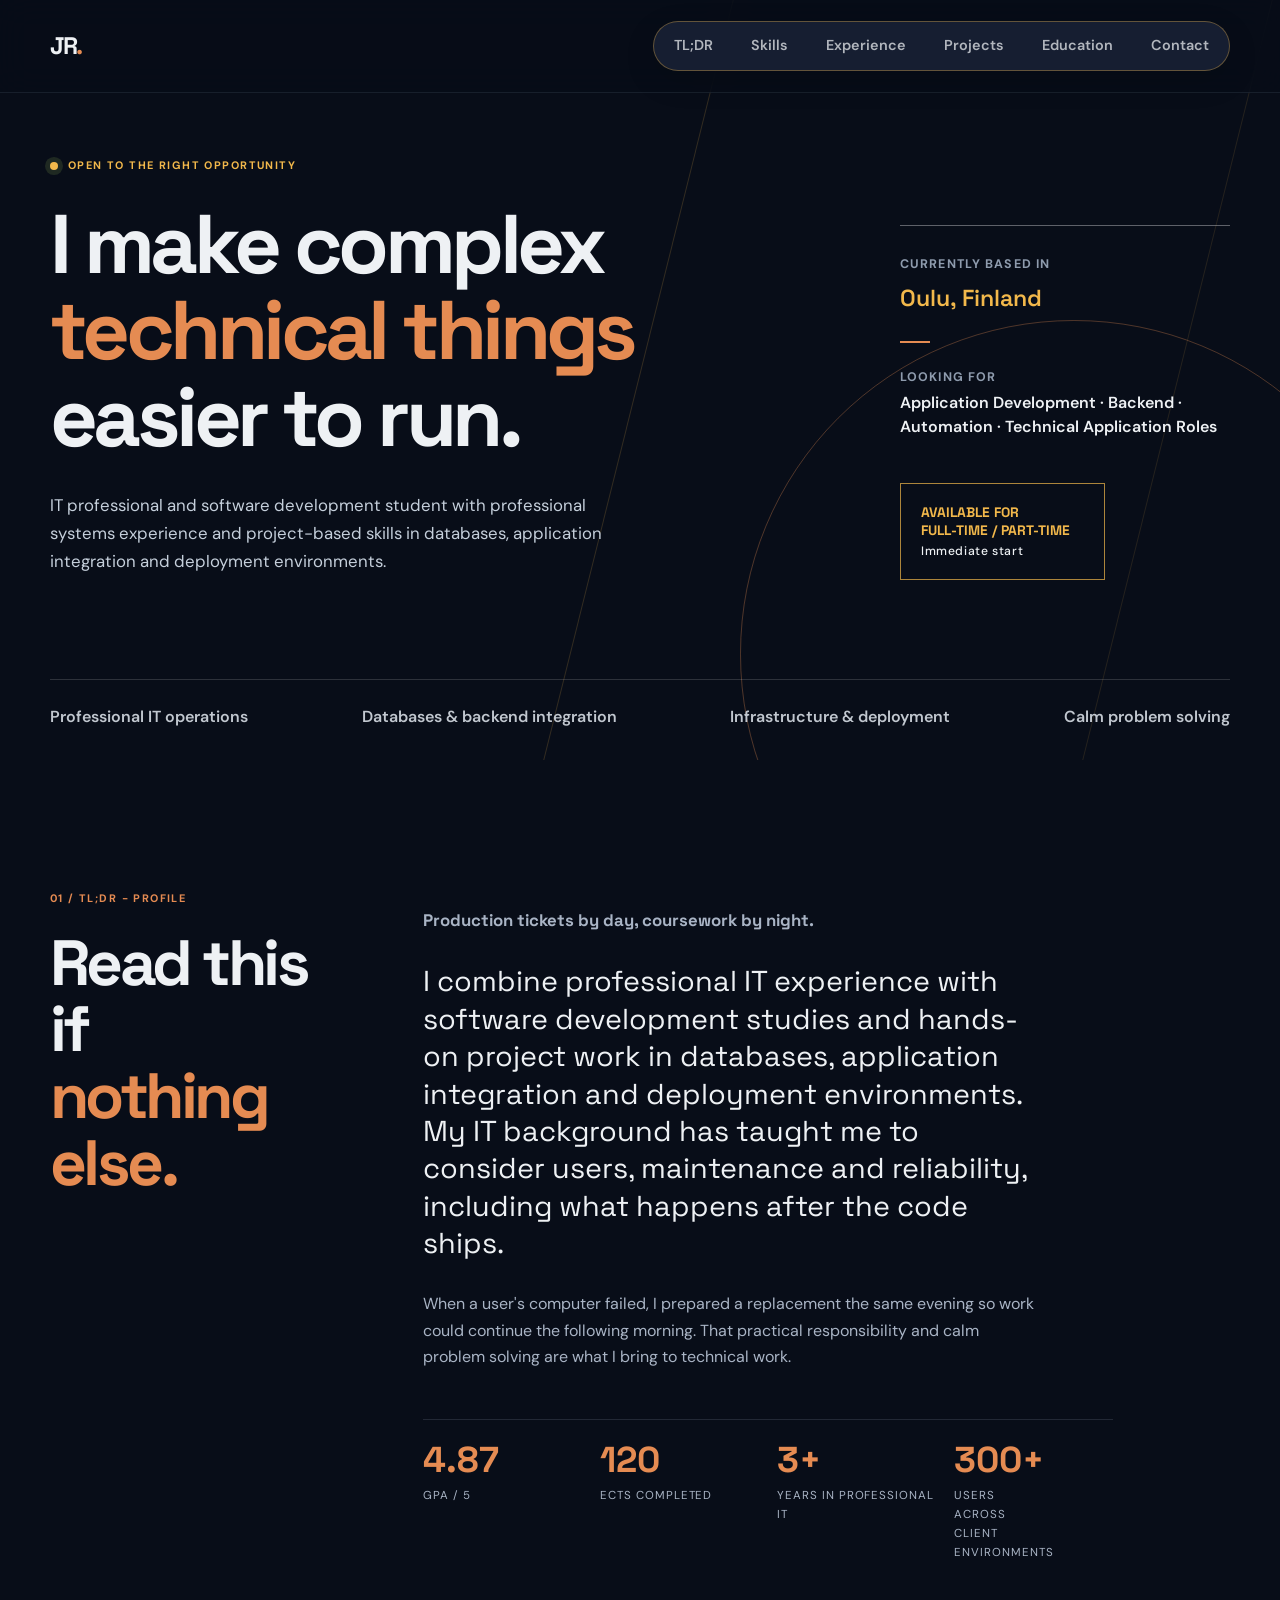
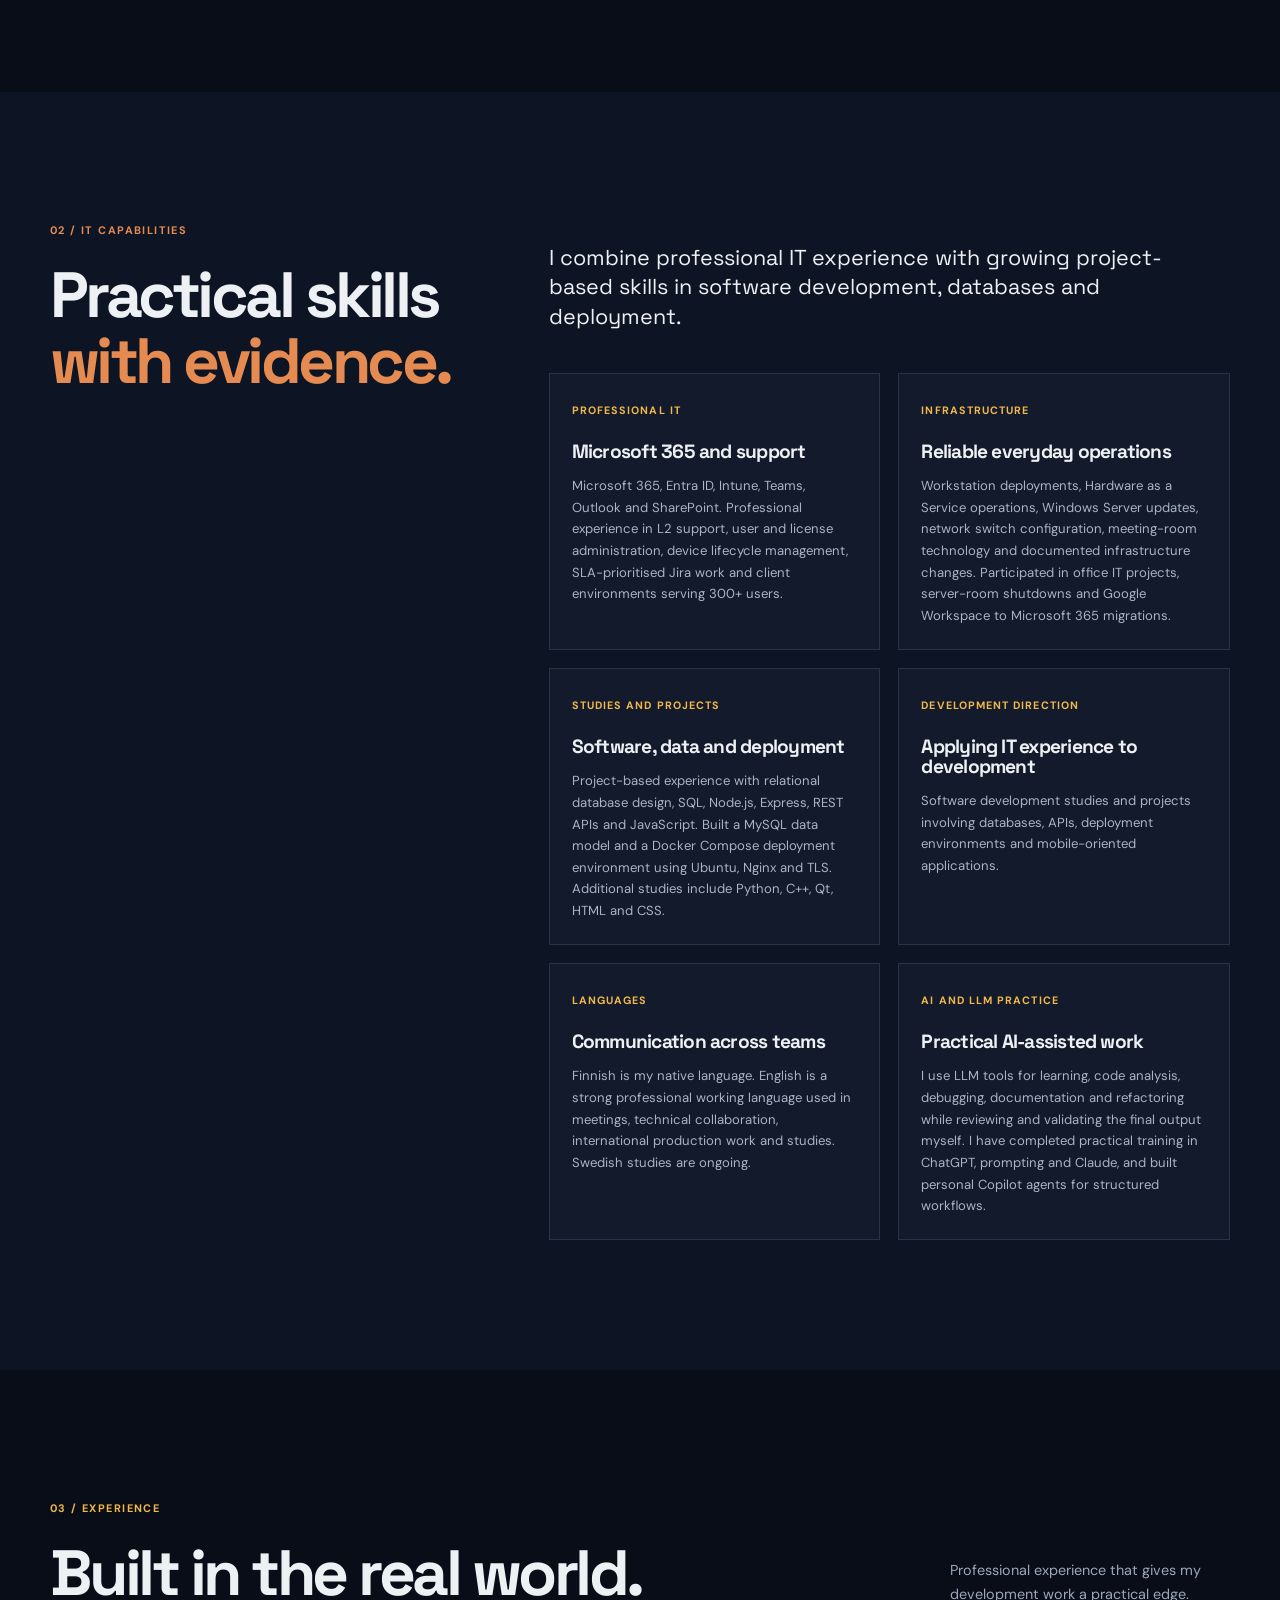
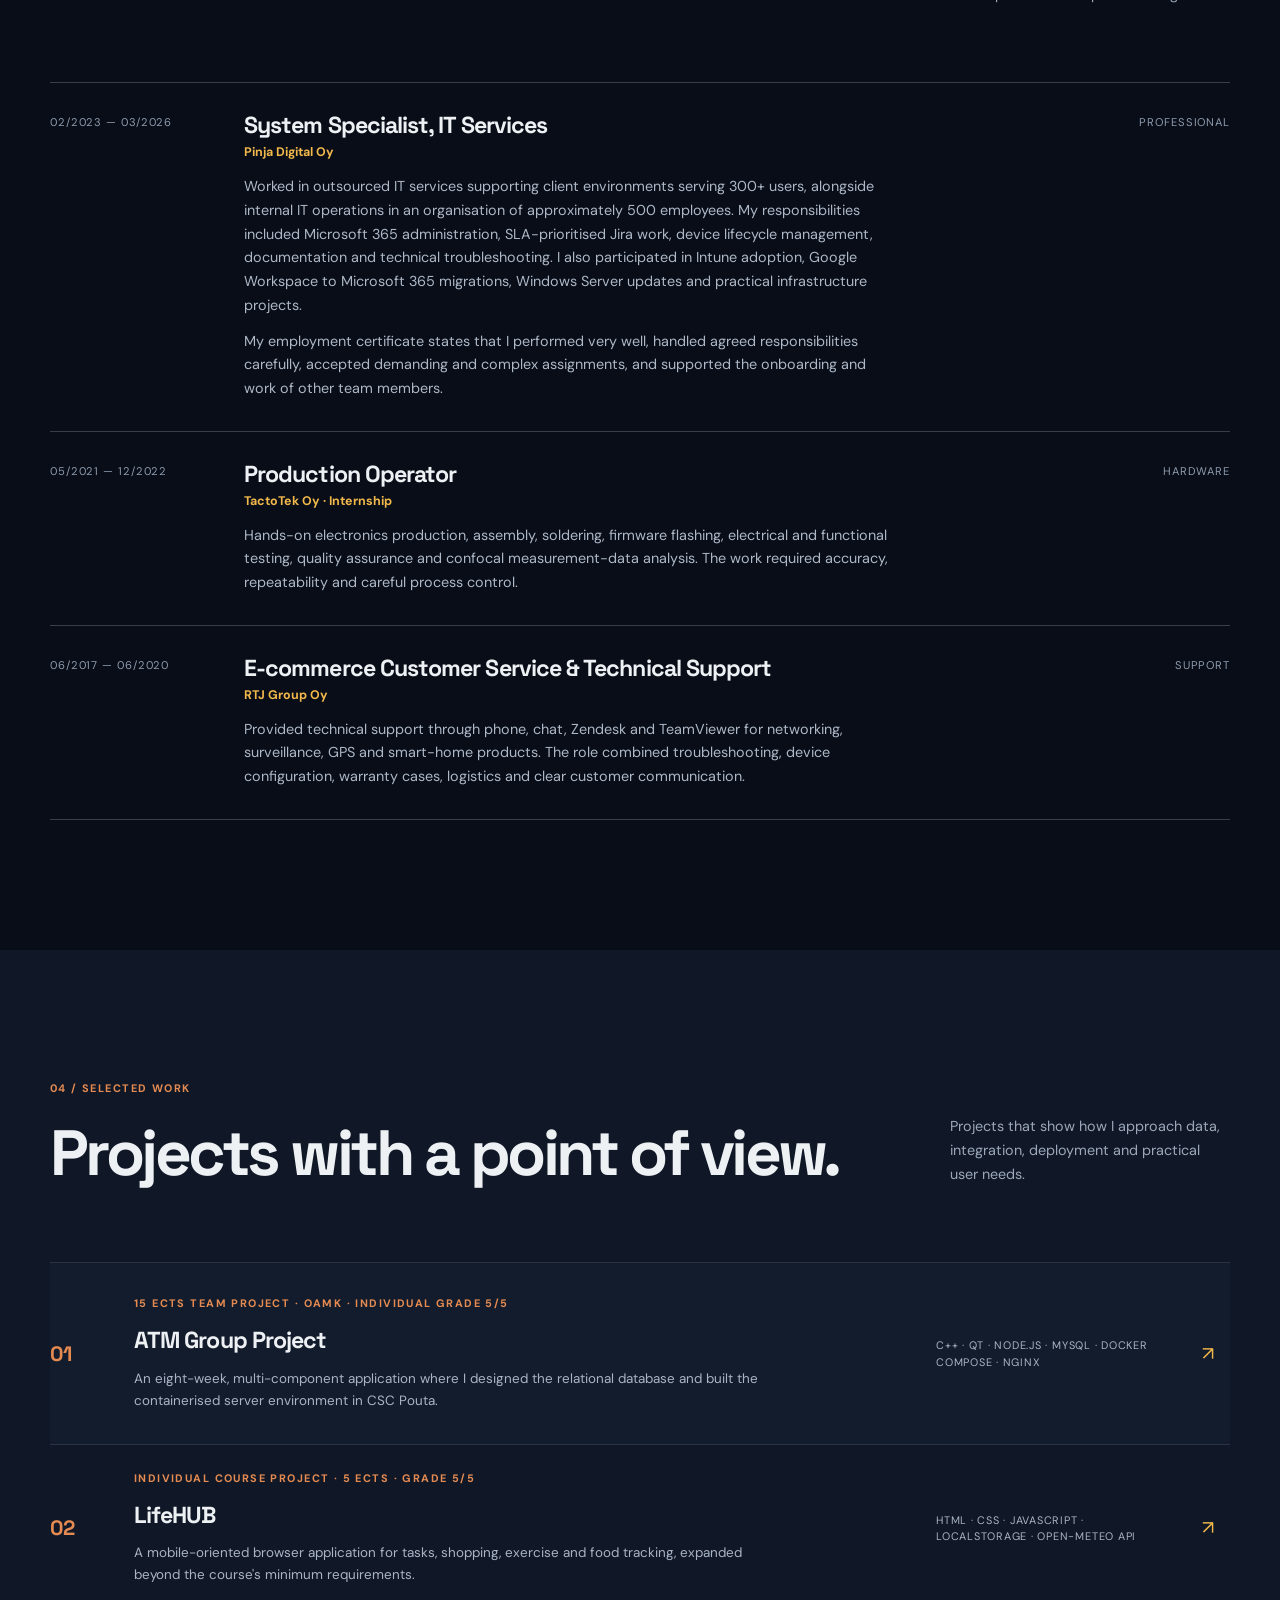
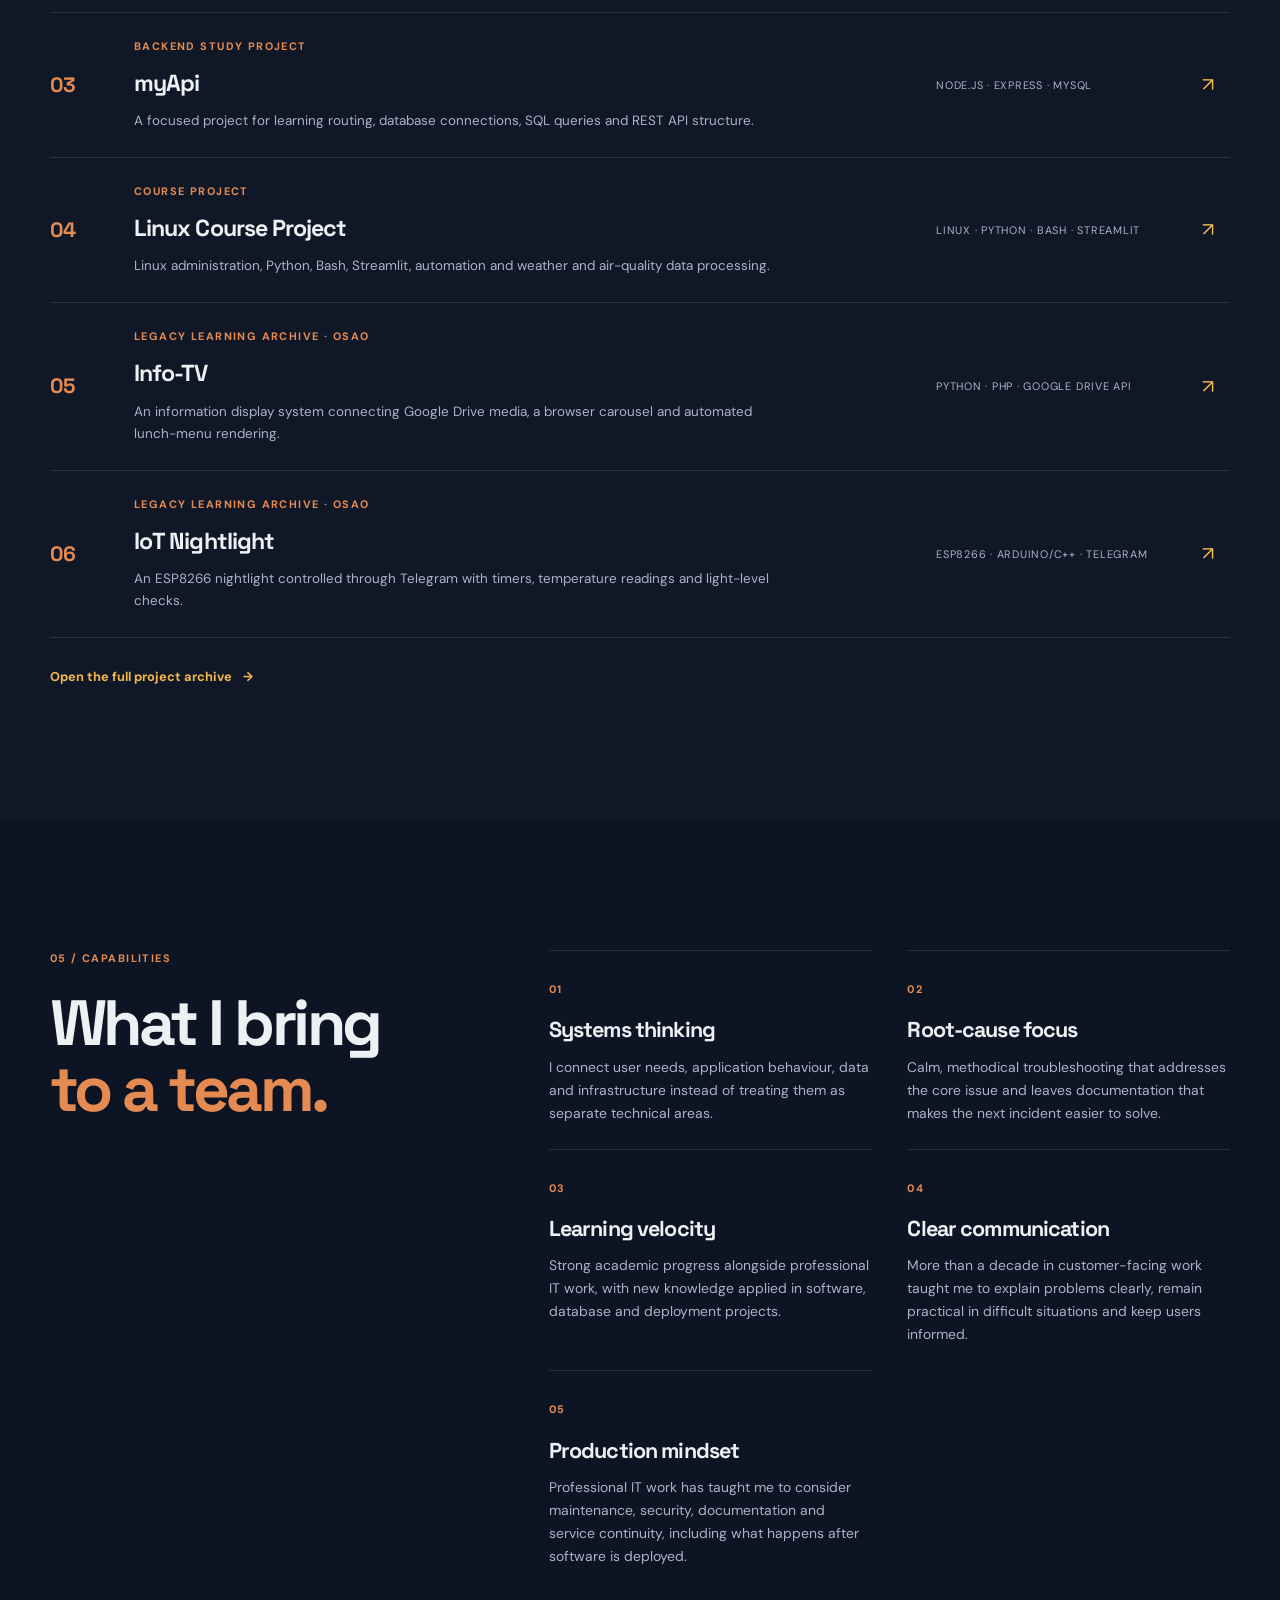
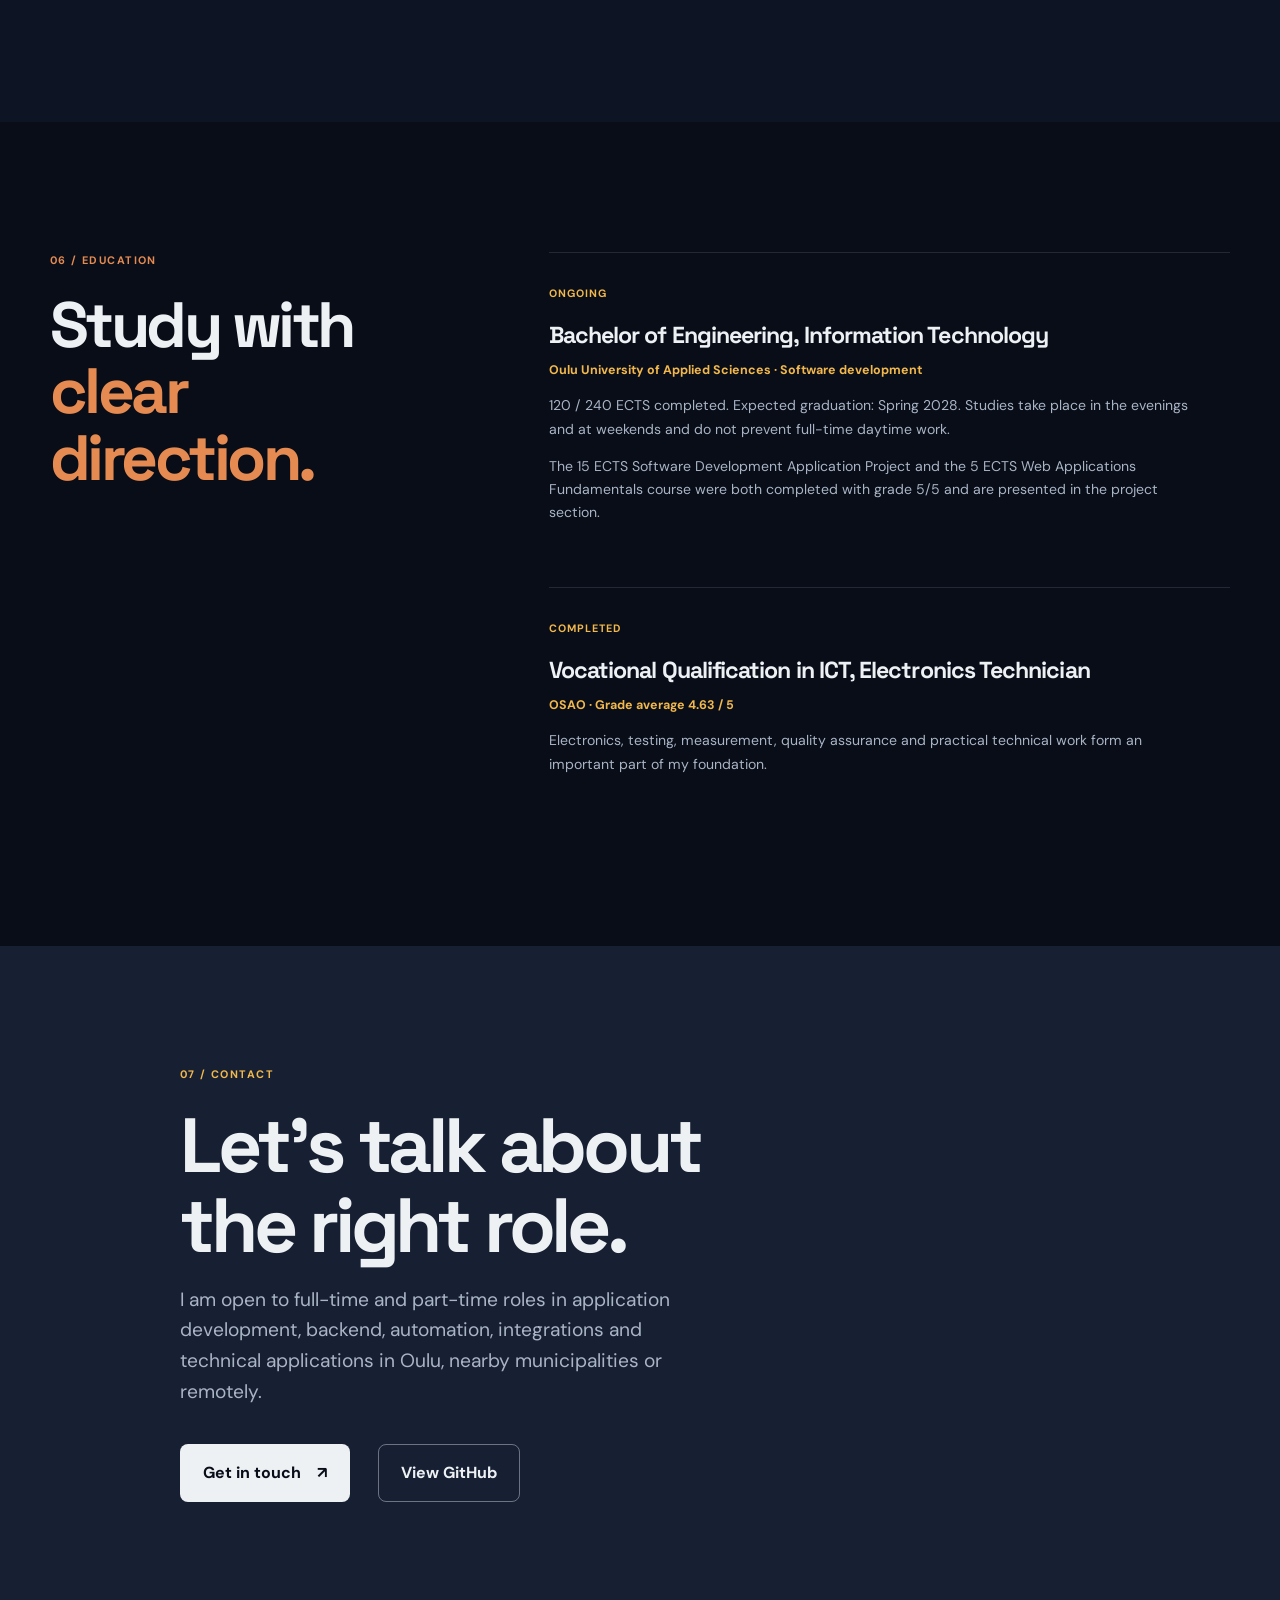
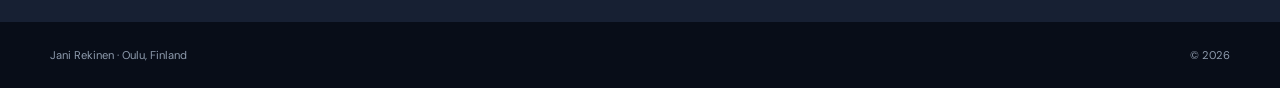
==== commit 5e3edc84: "index.html face lift after round 1" ====
--- a/index.html
+++ b/index.html
@@ -5,7 +5,7 @@
     <meta charset="utf-8">
     <meta name="viewport" content="width=device-width, initial-scale=1">
     <meta name="description"
-        content="Jani Rekinen is an IT professional and software development student growing toward application development, automation, integrations and applied AI.">
+        content="Jani Rekinen is an IT professional and software development student focused on application development, automation and integrations.">
     <meta name="author" content="Jani Rekinen">
     <meta name="theme-color" content="#101b2d">
     <meta property="og:title" content="Jani Rekinen | IT, systems and software development">
@@ -52,8 +52,7 @@
                     <h1 id="hero-title">I make complex<br><em>technical things</em><br>easier to run.</h1>
                     <p class="hero-intro">IT professional and software development student with professional systems
                         experience and project-based skills in databases, application integration and deployment
-                        environments. I am particularly interested in roles that connect software, automation, applied
-                        AI and reliable technical operations.</p>
+                        environments.</p>
                 </div>
                 <aside class="hero-note" aria-label="Availability and location">
                     <p class="note-label">Currently based in</p>
@@ -84,8 +83,7 @@
                     <p class="lead">I combine professional IT experience with software development studies and hands-on
                         project work in databases, application integration and deployment environments. My IT background
                         has taught me to consider users, maintenance and reliability, including what happens after the
-                        code ships. I am now looking to grow in application development, automation, integrations or
-                        applied AI.</p>
+                        code ships.</p>
                     <p>When a user's computer failed, I prepared a replacement the same evening so work could continue
                         the following morning. That practical responsibility and calm problem solving are what I bring
                         to technical work.</p>
@@ -107,8 +105,7 @@
                 </div>
                 <div class="skills-content">
                     <p class="lead">I combine professional IT experience with growing project-based skills in software
-                        development, databases and deployment. My direction is toward application development,
-                        automation, integrations and applied AI.</p>
+                        development, databases and deployment.</p>
                     <div class="skill-groups">
                         <article>
                             <span class="skill-group-label">Professional IT</span>
@@ -135,10 +132,9 @@
                         </article>
                         <article>
                             <span class="skill-group-label">Development direction</span>
-                            <h3>Building the next layer</h3>
-                            <p>Building on professional IT experience through software development studies and projects
-                                involving databases, APIs, deployment environments and mobile-oriented applications.
-                                Current interests include automation, integrations and applied AI.</p>
+                            <h3>Applying IT experience to development</h3>
+                            <p>Software development studies and projects involving databases, APIs, deployment
+                                environments and mobile-oriented applications.</p>
                         </article>
                         <article>
                             <span class="skill-group-label">Languages</span>
@@ -184,8 +180,7 @@
                                 Server updates and practical infrastructure projects.</p>
                             <p>My employment certificate states that I performed very well, handled agreed
                                 responsibilities carefully, accepted demanding and complex assignments, and supported
-                                the onboarding and work of other team members. The employment ended for
-                                production-related and financial reasons.</p>
+                                the onboarding and work of other team members.</p>
                         </div>
                         <span class="experience-type">Professional</span>
                     </article>
@@ -351,8 +346,8 @@
                         <span class="education-status">Ongoing</span>
                         <h3>Bachelor of Engineering, Information Technology</h3>
                         <p class="education-school">Oulu University of Applied Sciences · Software development</p>
-                        <p>120 / 240 ECTS completed. Current GPA 4.87 / 5. Expected graduation: Spring 2028. Studies
-                            take place in the evenings and at weekends and do not prevent full-time daytime work.</p>
+                        <p>120 / 240 ECTS completed. Expected graduation: Spring 2028. Studies take place in the
+                            evenings and at weekends and do not prevent full-time daytime work.</p>
                         <p>The 15 ECTS Software Development Application Project and the 5 ECTS Web Applications
                             Fundamentals course were both completed with grade 5/5 and are presented in the project
                             section.</p>
@@ -373,8 +368,8 @@
                 <p class="eyebrow eyebrow-light">07 / Contact</p>
 
                 <h2 id="contact-title">
-                    Looking for someone<br>
-                    who connects the pieces?
+                    Let's talk about<br>
+                    the right role.
                 </h2>
 
                 <p>
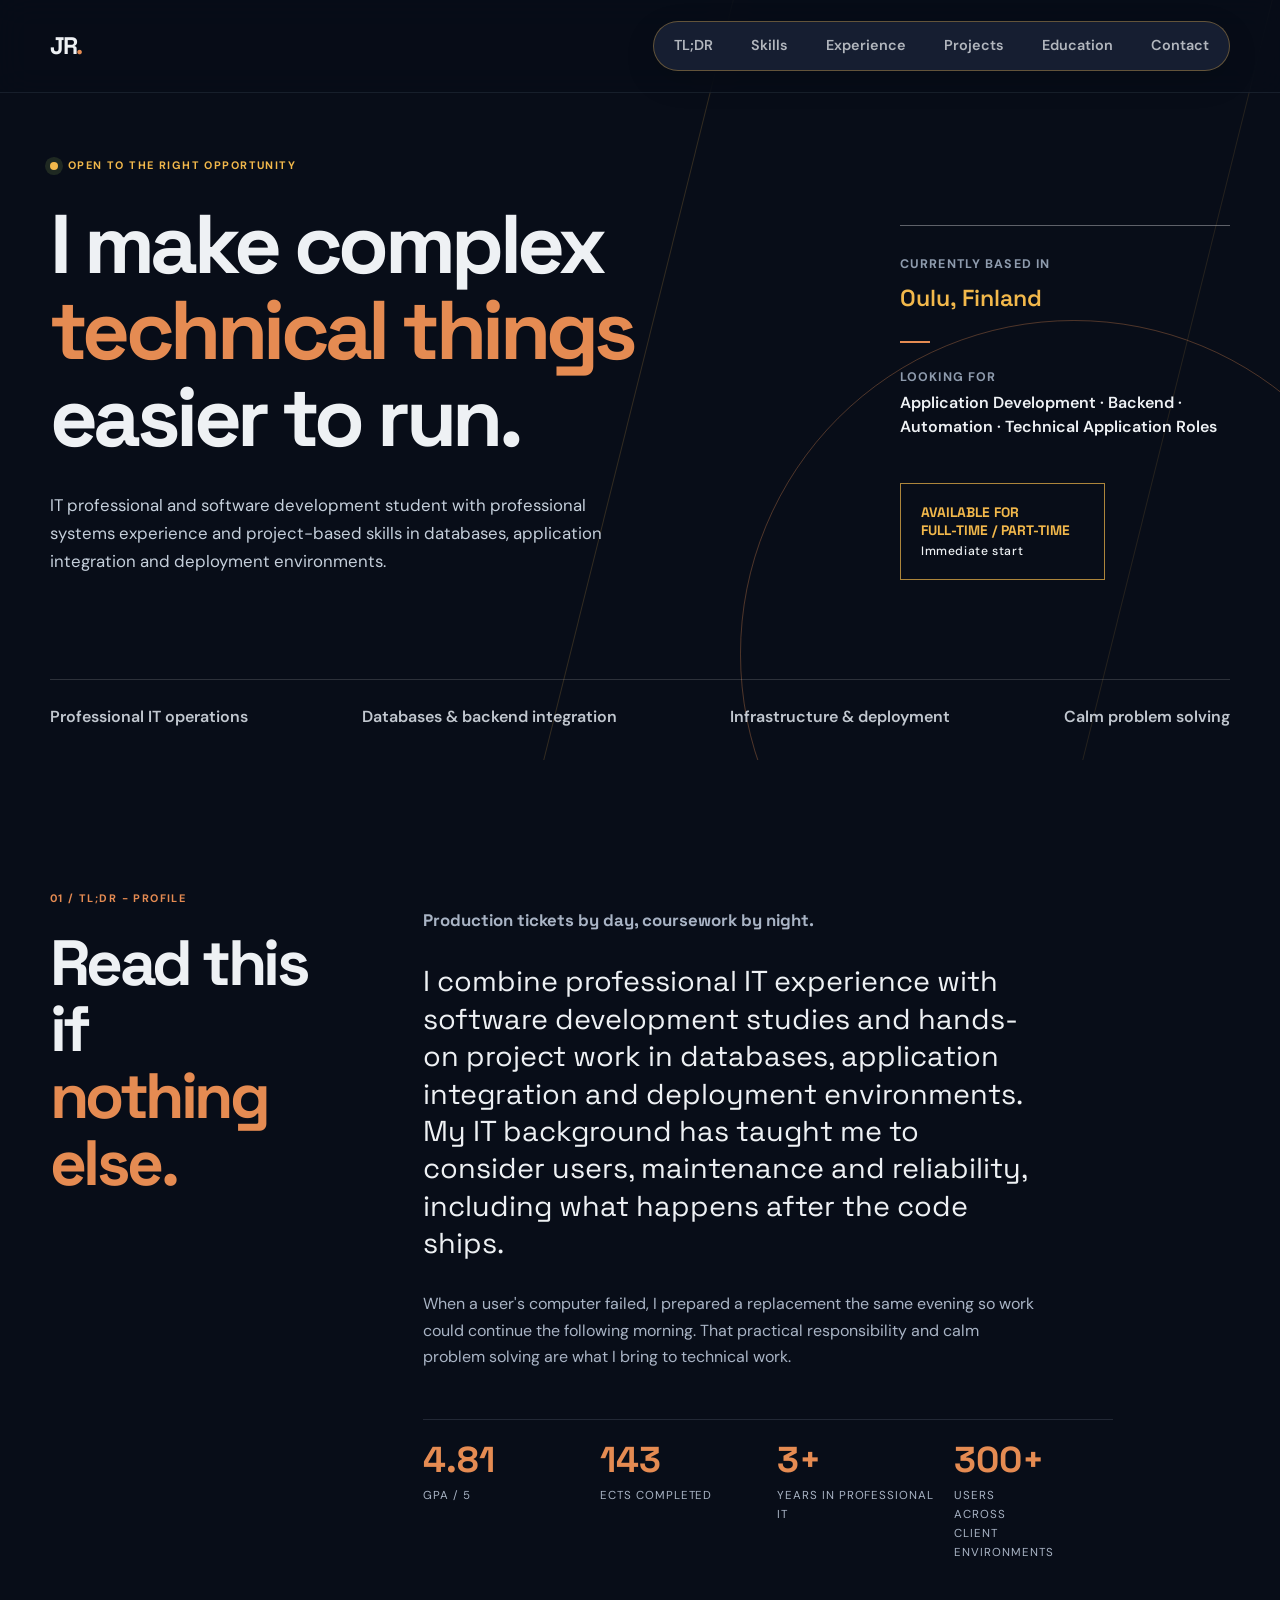
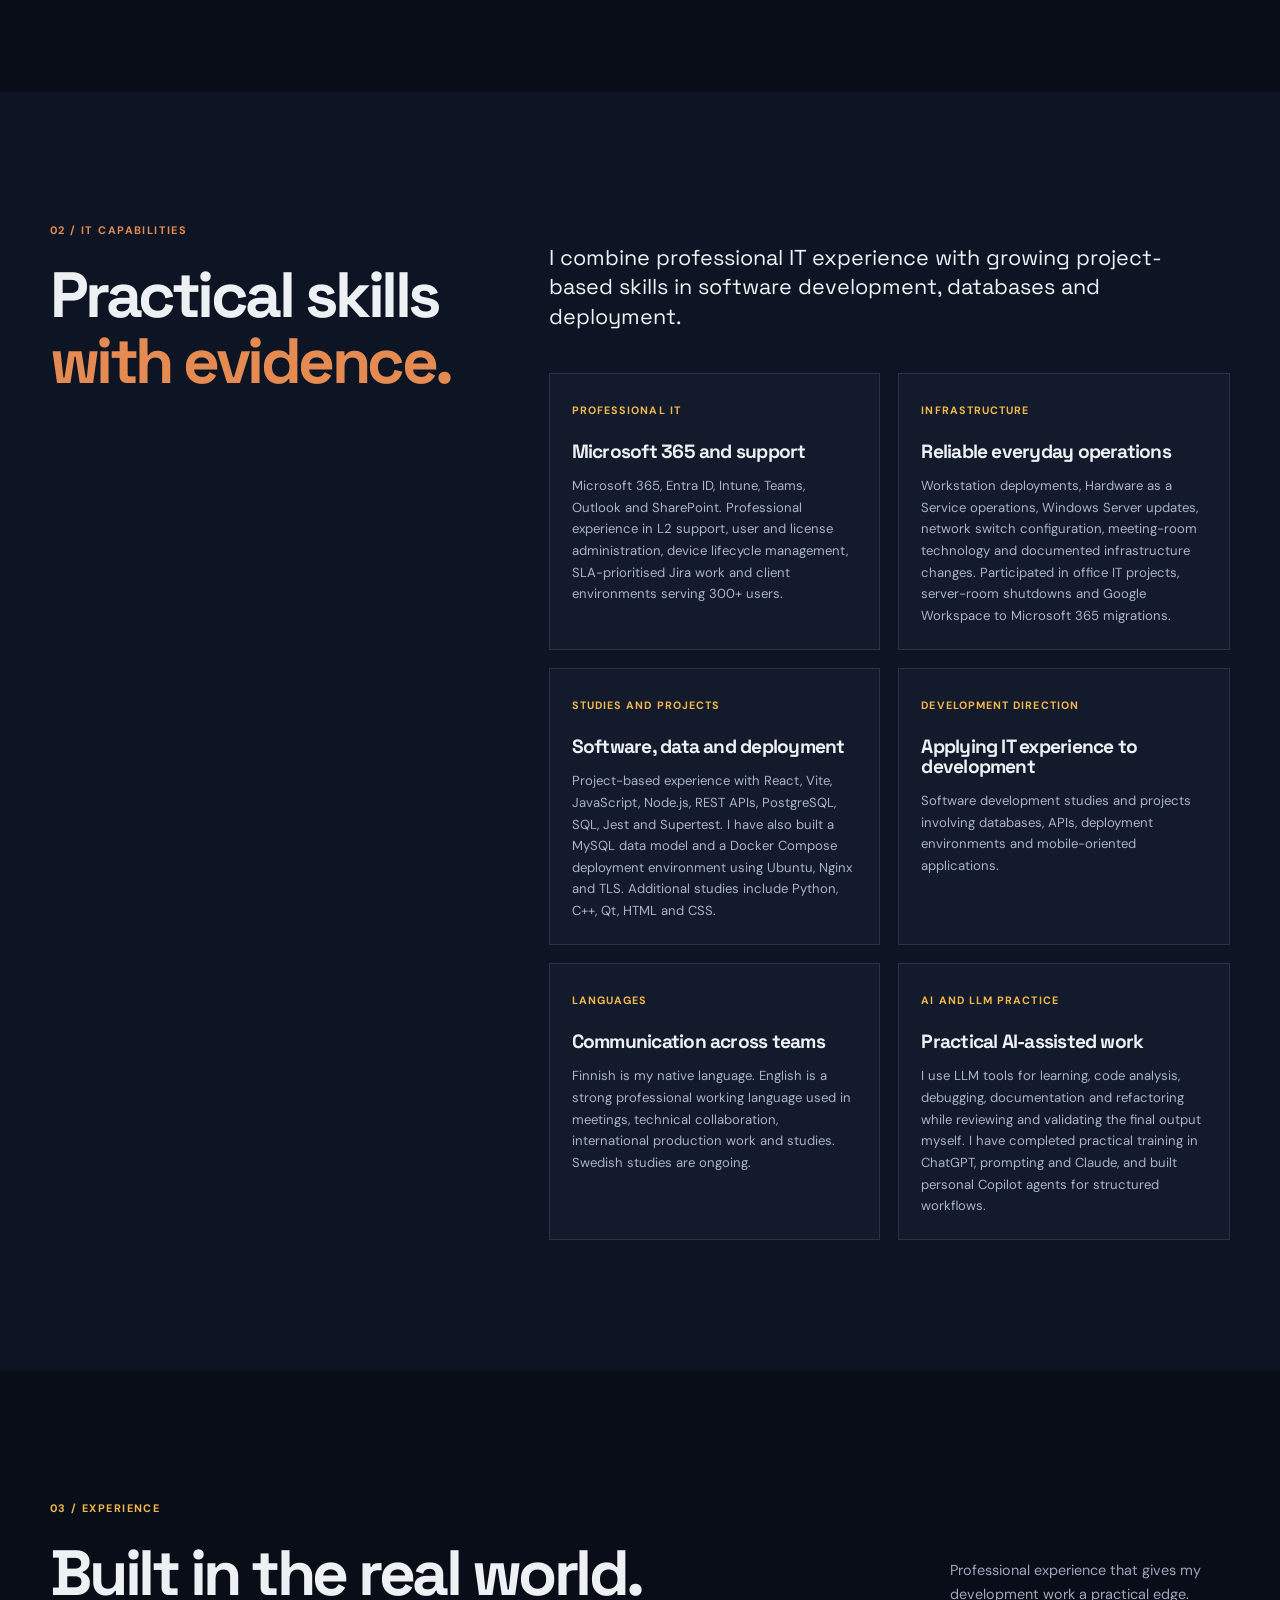
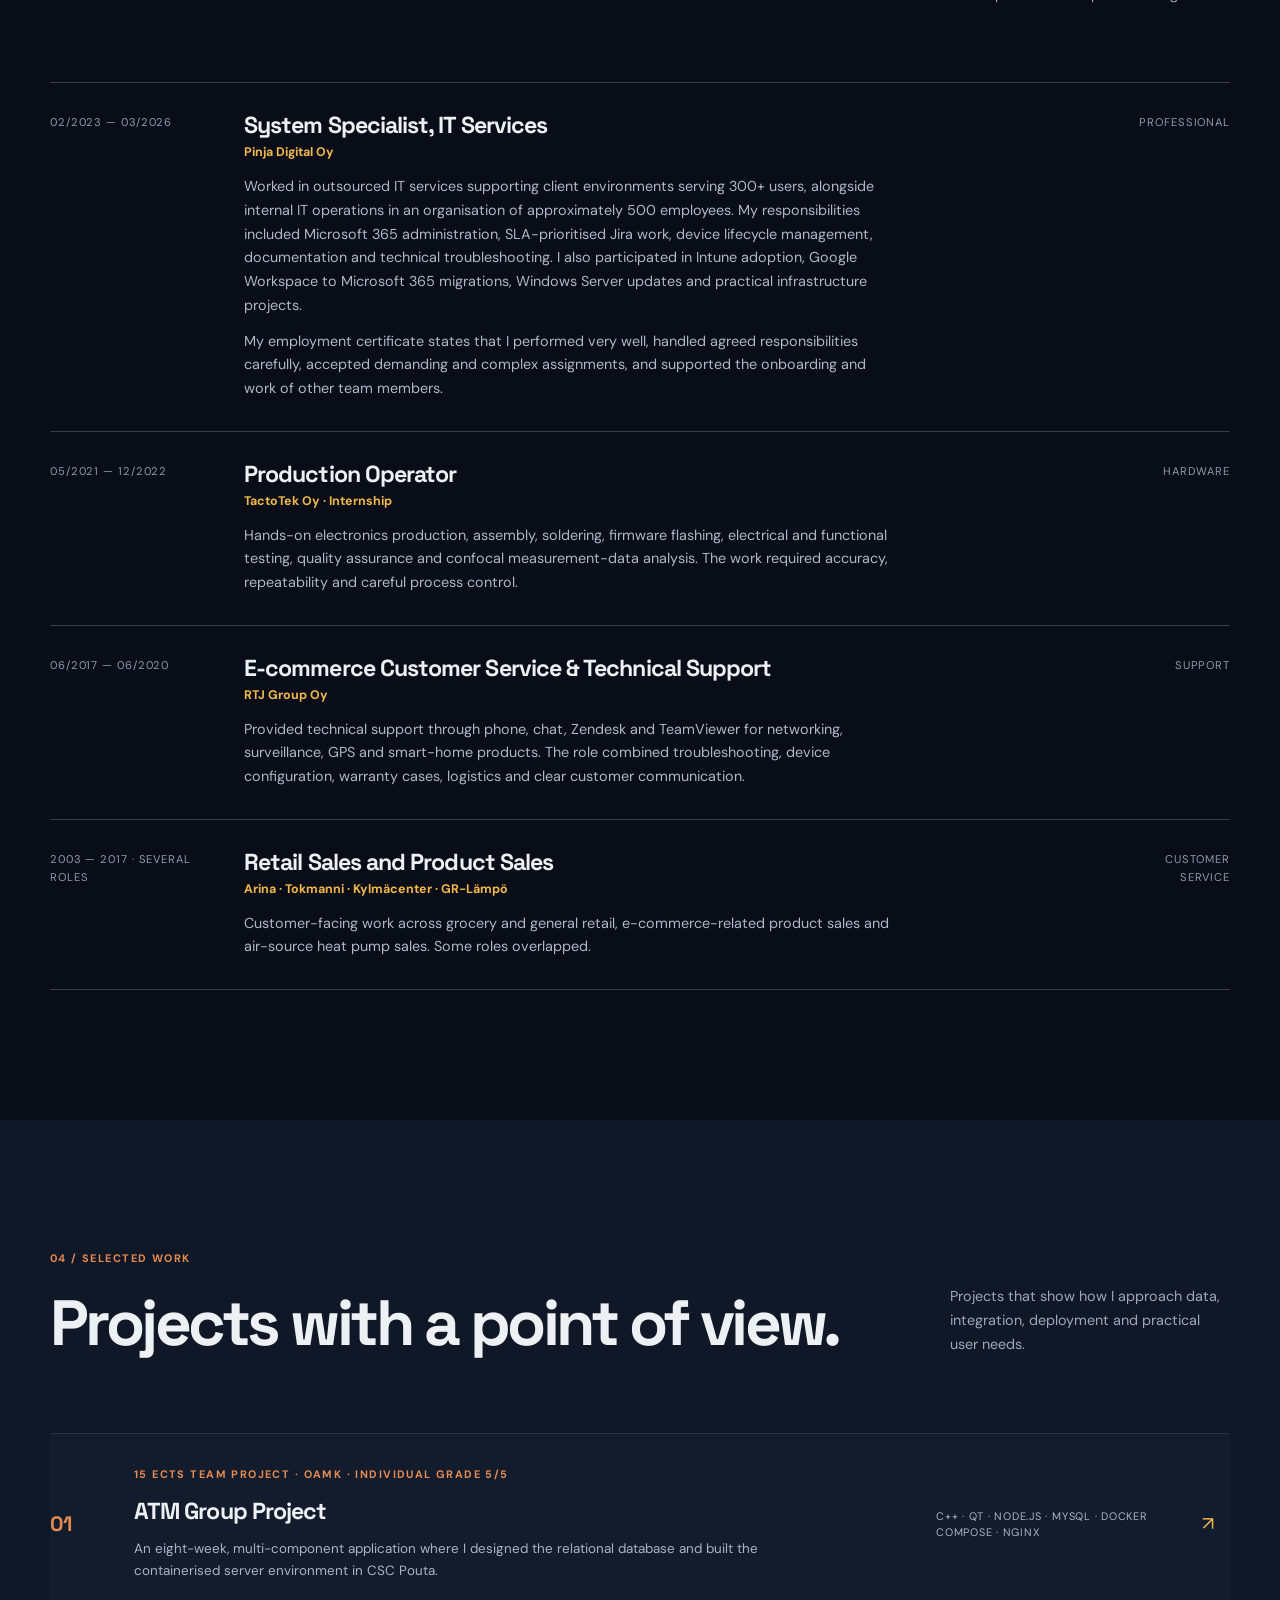
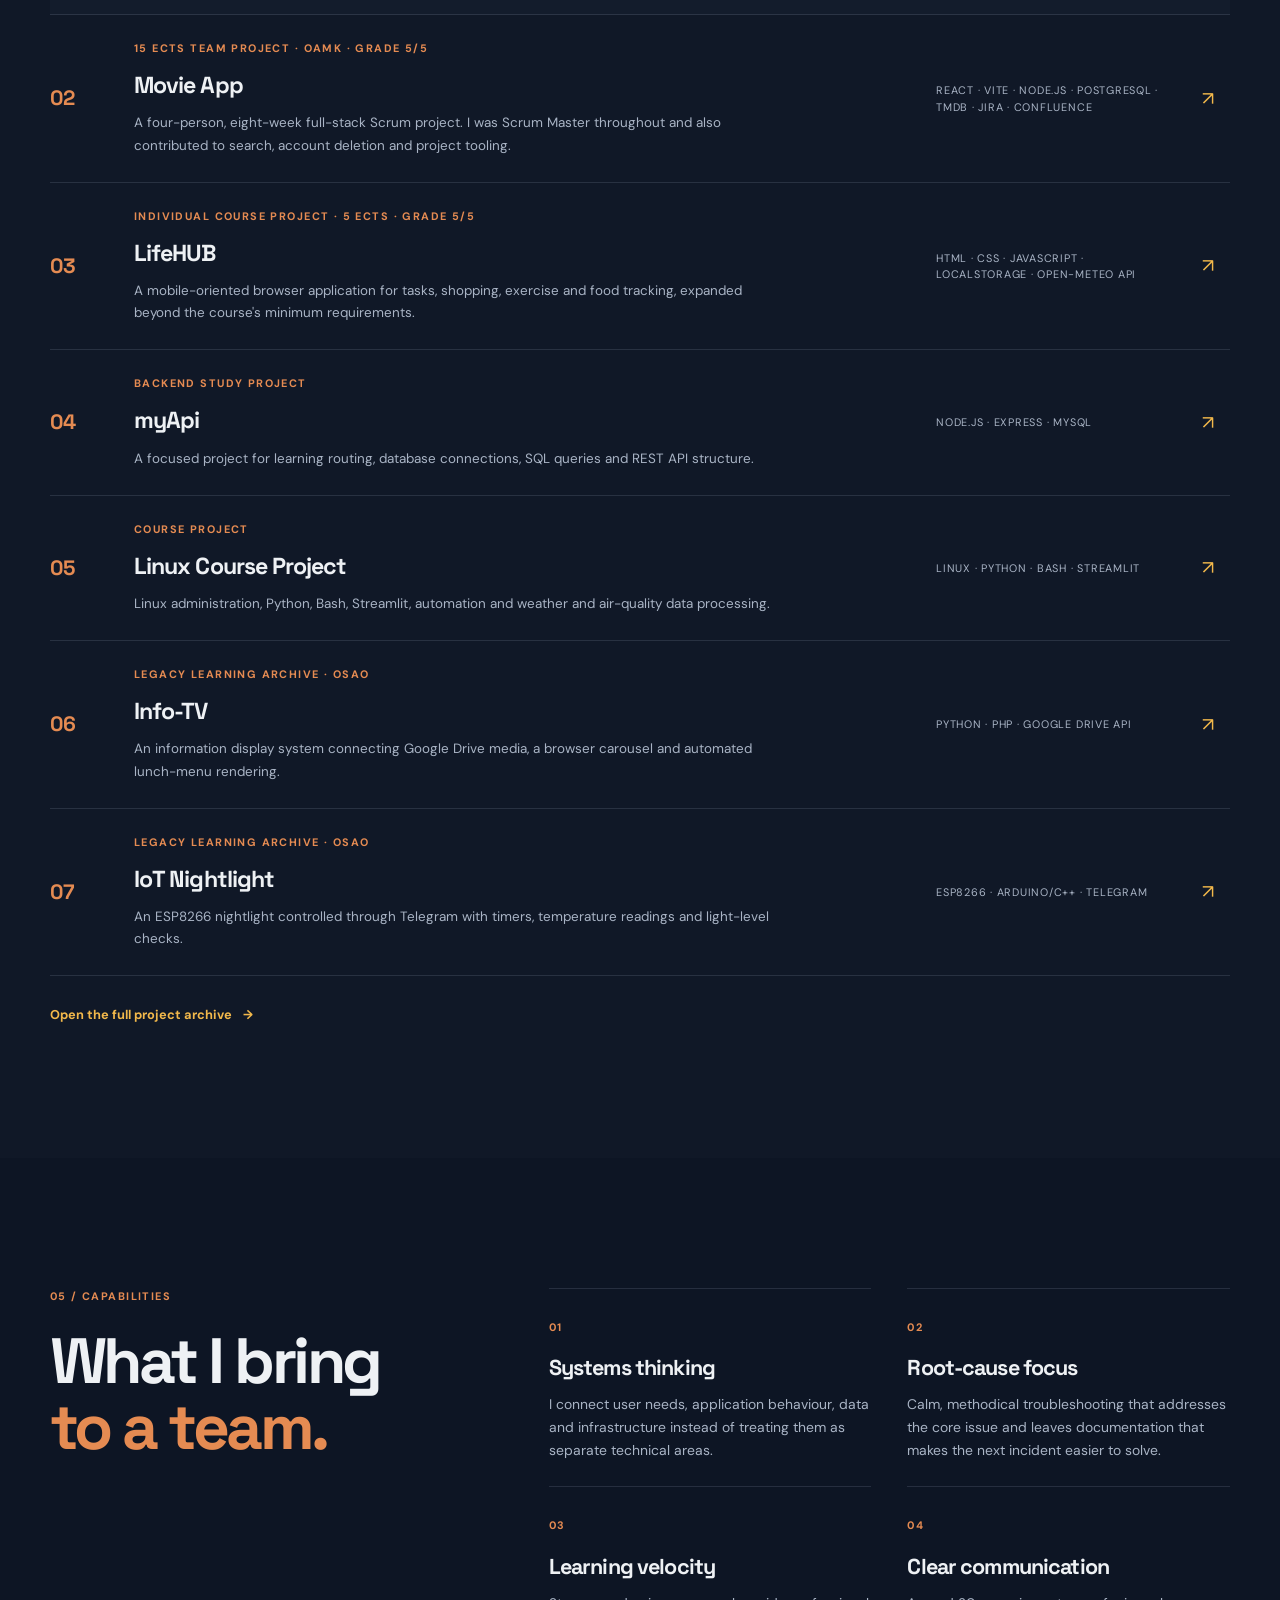
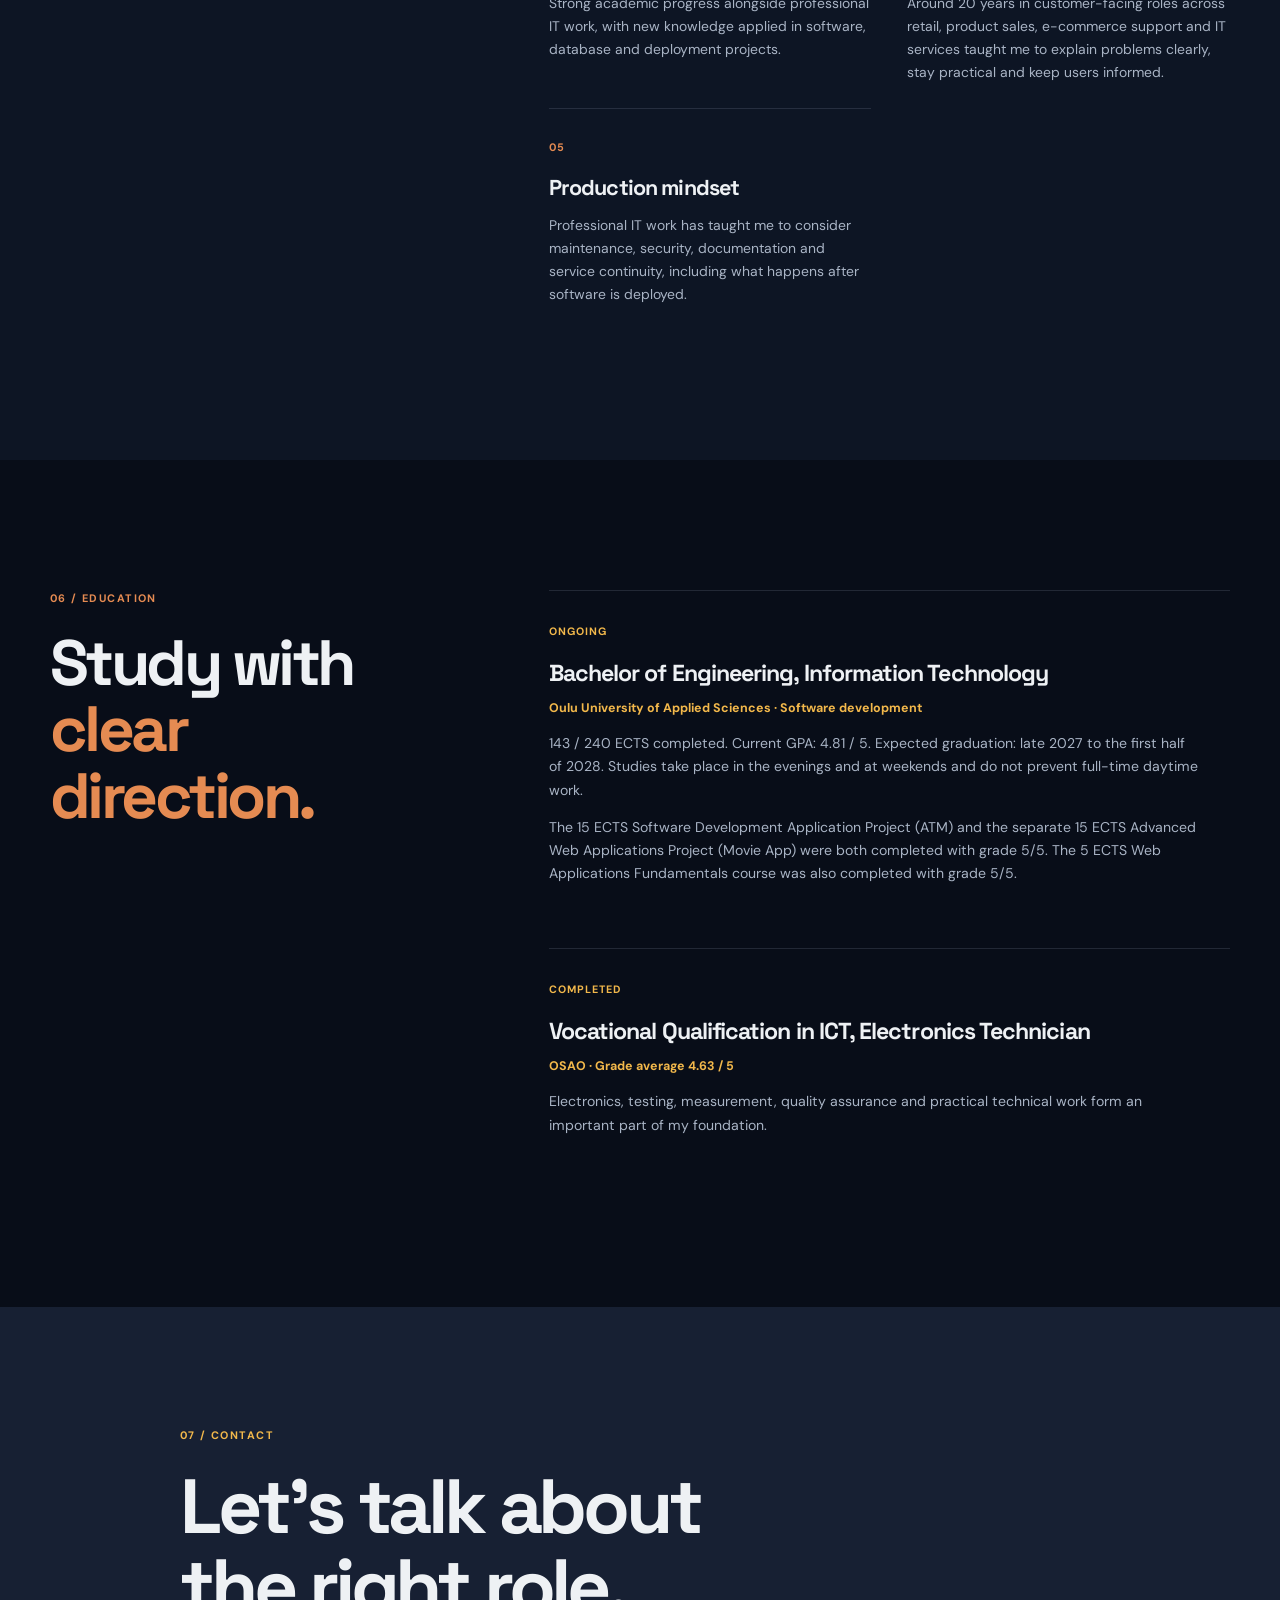
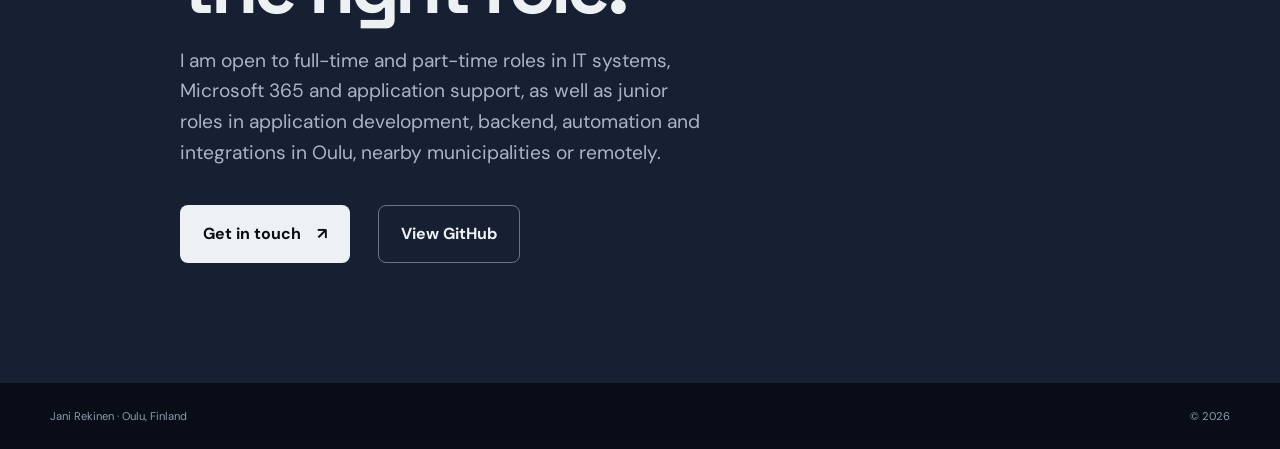
==== commit 83dc4f71: "Add Movie App project to portfolio" ====
--- a/index.html
+++ b/index.html
@@ -88,8 +88,8 @@
                         the following morning. That practical responsibility and calm problem solving are what I bring
                         to technical work.</p>
                     <div class="stat-grid" aria-label="Key facts">
-                        <div class="stat"><strong>4.87</strong><span>GPA / 5</span></div>
-                        <div class="stat"><strong>120</strong><span>ECTS completed</span></div>
+                        <div class="stat"><strong>4.81</strong><span>GPA / 5</span></div>
+                        <div class="stat"><strong>143</strong><span>ECTS completed</span></div>
                         <div class="stat"><strong>3+</strong><span>years in professional IT</span></div>
                         <div class="stat"><strong>300+</strong><span>users across client environments</span></div>
                     </div>
@@ -125,10 +125,10 @@
                         <article>
                             <span class="skill-group-label">Studies and projects</span>
                             <h3>Software, data and deployment</h3>
-                            <p>Project-based experience with relational database design, SQL, Node.js, Express, REST
-                                APIs and JavaScript. Built a MySQL data model and a Docker Compose deployment
-                                environment using Ubuntu, Nginx and TLS. Additional studies include Python, C++, Qt,
-                                HTML and CSS.</p>
+                            <p>Project-based experience with React, Vite, JavaScript, Node.js, REST APIs, PostgreSQL, SQL,
+                                Jest and Supertest. I have also built a MySQL data model and a Docker Compose
+                                deployment environment using Ubuntu, Nginx and TLS. Additional studies include Python,
+                                C++, Qt, HTML and CSS.</p>
                         </article>
                         <article>
                             <span class="skill-group-label">Development direction</span>
@@ -206,6 +206,16 @@
                         </div>
                         <span class="experience-type">Support</span>
                     </article>
+                    <article class="experience-item">
+                        <div class="experience-date">2003 — 2017 · several roles</div>
+                        <div>
+                            <h3>Retail Sales and Product Sales</h3>
+                            <p class="company">Arina · Tokmanni · Kylmäcenter · GR-Lämpö</p>
+                            <p>Customer-facing work across grocery and general retail, e-commerce-related product sales and
+                                air-source heat pump sales. Some roles overlapped.</p>
+                        </div>
+                        <span class="experience-type">Customer service</span>
+                    </article>
                 </div>
             </div>
         </section>
@@ -232,8 +242,18 @@
                         <span class="homepage-project-role">C++ · Qt · Node.js · MySQL · Docker Compose · Nginx</span>
                         <span class="homepage-project-arrow" aria-hidden="true">↗</span>
                     </a>
+                    <a class="homepage-project" href="projects/movie-app.html">
+                        <span class="project-number">02</span>
+                        <span class="homepage-project-copy">
+                            <span class="project-label">15 ECTS team project · OAMK · Grade 5/5</span>
+                            <strong>Movie App</strong>
+                            <span>A four-person, eight-week full-stack Scrum project. I was Scrum Master throughout and also contributed to search, account deletion and project tooling.</span>
+                        </span>
+                        <span class="homepage-project-role">React · Vite · Node.js · PostgreSQL · TMDB · Jira · Confluence</span>
+                        <span class="homepage-project-arrow" aria-hidden="true">↗</span>
+                    </a>
                     <a class="homepage-project" href="projects/lifehub.html">
-                        <span class="project-number">02</span>
+                        <span class="project-number">03</span>
                         <span class="homepage-project-copy">
                             <span class="project-label">Individual course project · 5 ECTS · Grade 5/5</span>
                             <strong>LifeHUB</strong>
@@ -245,7 +265,7 @@
                         <span class="homepage-project-arrow" aria-hidden="true">↗</span>
                     </a>
                     <a class="homepage-project" href="projects/myapi.html">
-                        <span class="project-number">03</span>
+                        <span class="project-number">04</span>
                         <span class="homepage-project-copy">
                             <span class="project-label">Backend study project</span>
                             <strong>myApi</strong>
@@ -256,7 +276,7 @@
                         <span class="homepage-project-arrow" aria-hidden="true">↗</span>
                     </a>
                     <a class="homepage-project" href="projects/linux.html">
-                        <span class="project-number">04</span>
+                        <span class="project-number">05</span>
                         <span class="homepage-project-copy">
                             <span class="project-label">Course project</span>
                             <strong>Linux Course Project</strong>
@@ -267,7 +287,7 @@
                         <span class="homepage-project-arrow" aria-hidden="true">↗</span>
                     </a>
                     <a class="homepage-project" href="projects/info-tv.html">
-                        <span class="project-number">05</span>
+                        <span class="project-number">06</span>
                         <span class="homepage-project-copy">
                             <span class="project-label">Legacy learning archive · OSAO</span>
                             <strong>Info-TV</strong>
@@ -278,7 +298,7 @@
                         <span class="homepage-project-arrow" aria-hidden="true">↗</span>
                     </a>
                     <a class="homepage-project" href="projects/iot-nightlight.html">
-                        <span class="project-number">06</span>
+                        <span class="project-number">07</span>
                         <span class="homepage-project-copy">
                             <span class="project-label">Legacy learning archive · OSAO</span>
                             <strong>IoT Nightlight</strong>
@@ -322,8 +342,8 @@
                     <article>
                         <span class="capability-index">04</span>
                         <h3>Clear communication</h3>
-                        <p>More than a decade in customer-facing work taught me to explain problems clearly, remain
-                            practical in difficult situations and keep users informed.</p>
+                        <p>Around 20 years in customer-facing roles across retail, product sales, e-commerce support and IT
+                            services taught me to explain problems clearly, stay practical and keep users informed.</p>
                     </article>
                     <article>
                         <span class="capability-index">05</span>
@@ -346,11 +366,12 @@
                         <span class="education-status">Ongoing</span>
                         <h3>Bachelor of Engineering, Information Technology</h3>
                         <p class="education-school">Oulu University of Applied Sciences · Software development</p>
-                        <p>120 / 240 ECTS completed. Expected graduation: Spring 2028. Studies take place in the
-                            evenings and at weekends and do not prevent full-time daytime work.</p>
-                        <p>The 15 ECTS Software Development Application Project and the 5 ECTS Web Applications
-                            Fundamentals course were both completed with grade 5/5 and are presented in the project
-                            section.</p>
+                        <p>143 / 240 ECTS completed. Current GPA: 4.81 / 5. Expected graduation: late 2027 to the first half
+                            of 2028. Studies take place in the evenings and at weekends and do not prevent full-time
+                            daytime work.</p>
+                        <p>The 15 ECTS Software Development Application Project (ATM) and the separate 15 ECTS Advanced Web
+                            Applications Project (Movie App) were both completed with grade 5/5. The 5 ECTS Web
+                            Applications Fundamentals course was also completed with grade 5/5.</p>
                     </article>
                     <article class="education-entry">
                         <span class="education-status">Completed</span>
@@ -373,8 +394,8 @@
                 </h2>
 
                 <p>
-                    I am open to full-time and part-time roles in application development,
-                    backend, automation, integrations and technical applications in Oulu,
+                    I am open to full-time and part-time roles in IT systems, Microsoft 365 and application support,
+                    as well as junior roles in application development, backend, automation and integrations in Oulu,
                     nearby municipalities or remotely.
                 </p>
 
--- a/css/style.css
+++ b/css/style.css
@@ -1398,4 +1398,22 @@
         transition-duration: .01ms !important;
         animation-duration: .01ms !important;
     }
+}
+/* Keep the homepage hero readable when its text wraps on narrow screens. */
+@media (max-width: 800px) {
+    .hero { min-height: 0; }
+    .hero-grid { min-height: 0; padding-top: 112px; padding-bottom: 30px; }
+    .hero-note { max-width: none; margin-top: 38px; padding: 24px 0 0; }
+    .hero-rail {
+        position: relative; inset: auto; display: grid;
+        grid-template-columns: repeat(2, minmax(0, 1fr)); gap: 14px 18px;
+        width: calc(100% - 36px); max-width: 620px; margin: 0 auto;
+        padding: 20px 0 26px; font-size: .82rem;
+    }
+}
+@media (max-width: 420px) {
+    .hero-copy h1 { font-size: clamp(2.6rem, 12vw, 3.4rem); }
+    .hero-rail { grid-template-columns: 1fr; }
+    .note-stamp { min-width: 0; max-width: 100%; }
+    .homepage-project-copy { min-width: 0; overflow-wrap: anywhere; }
 }
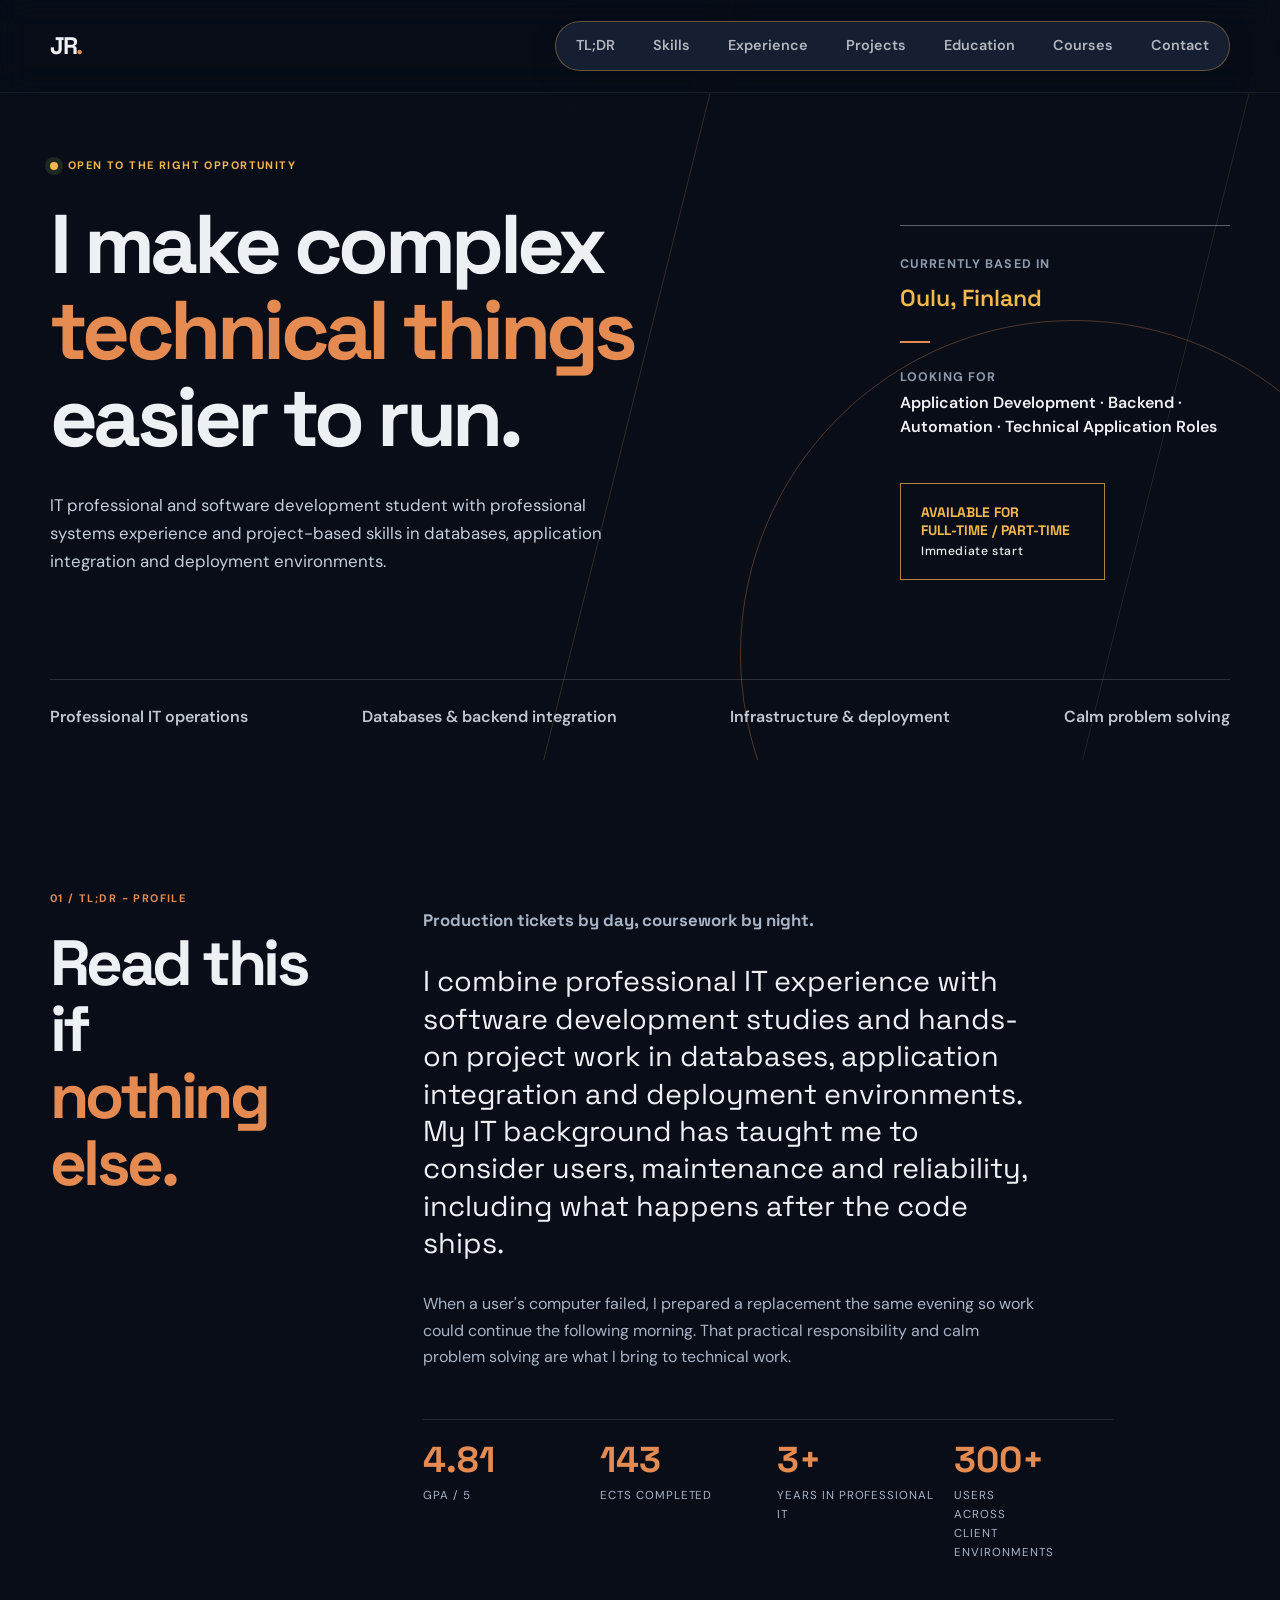
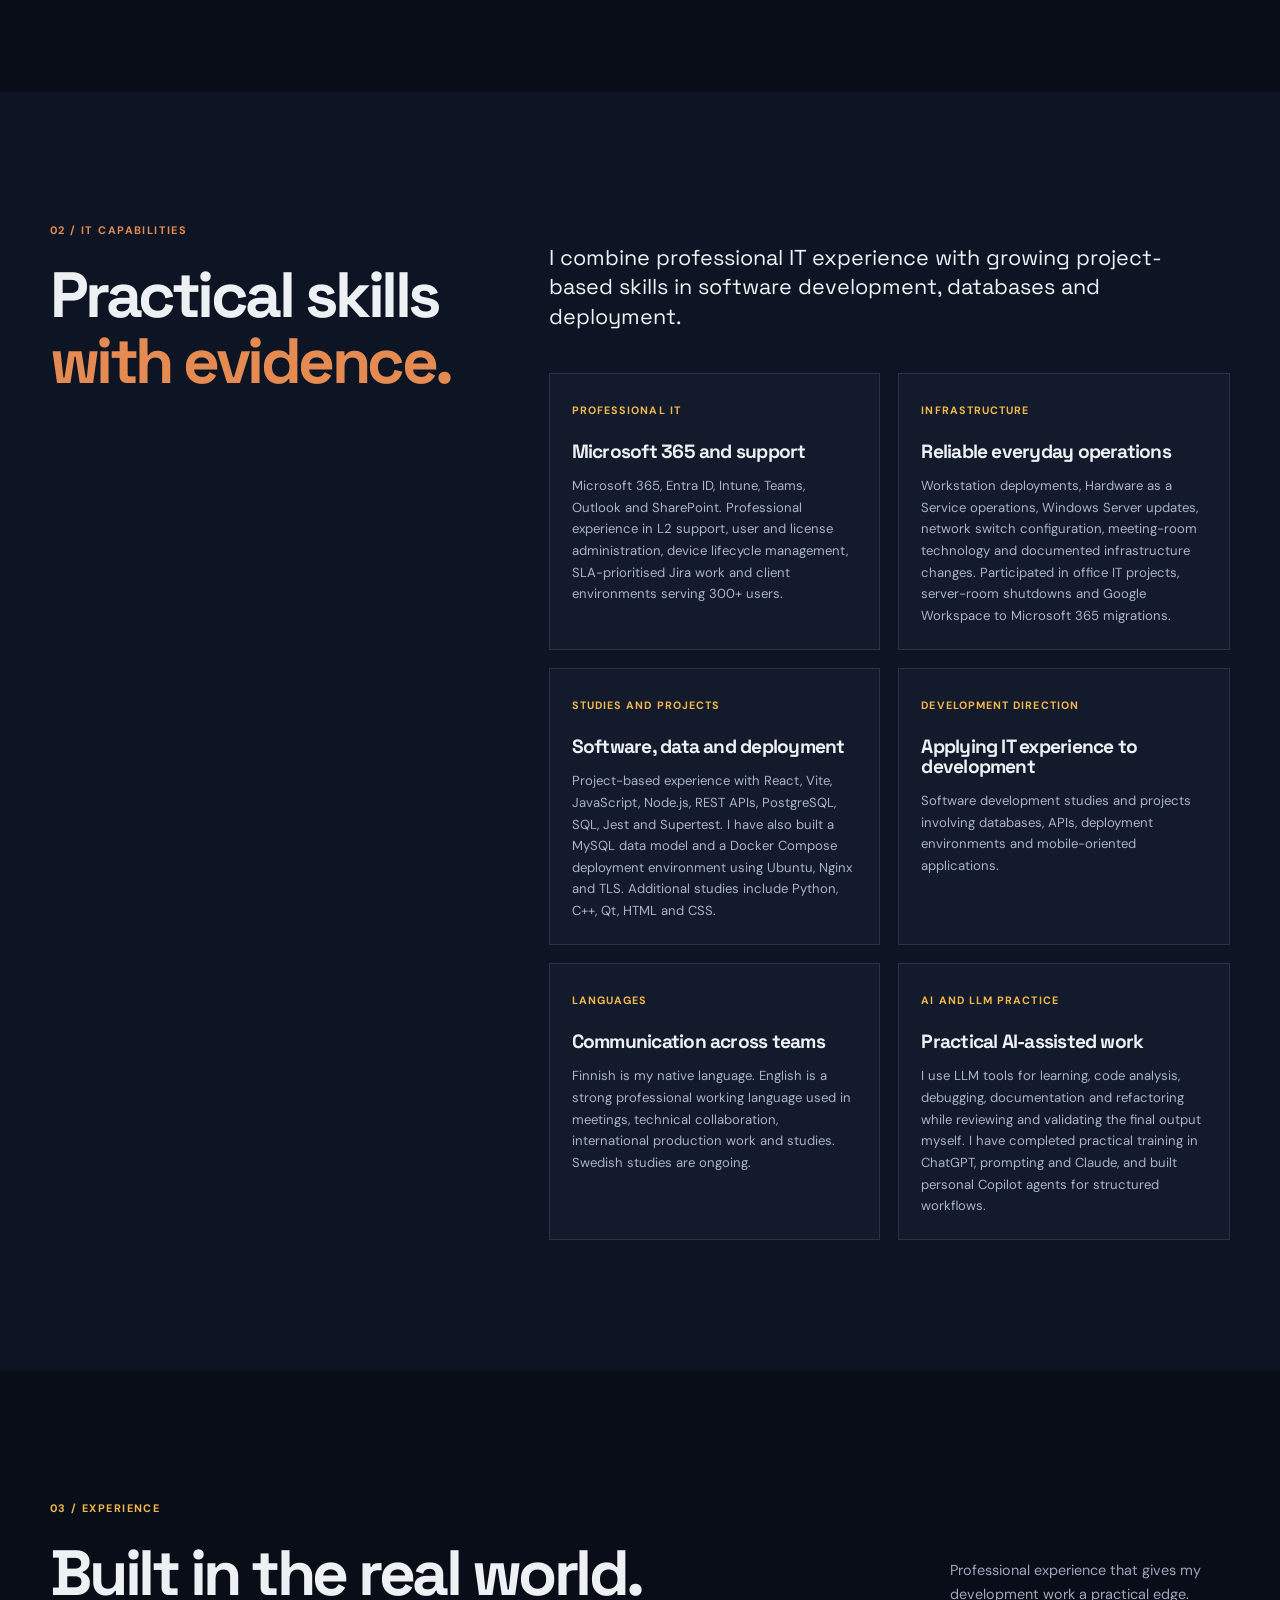
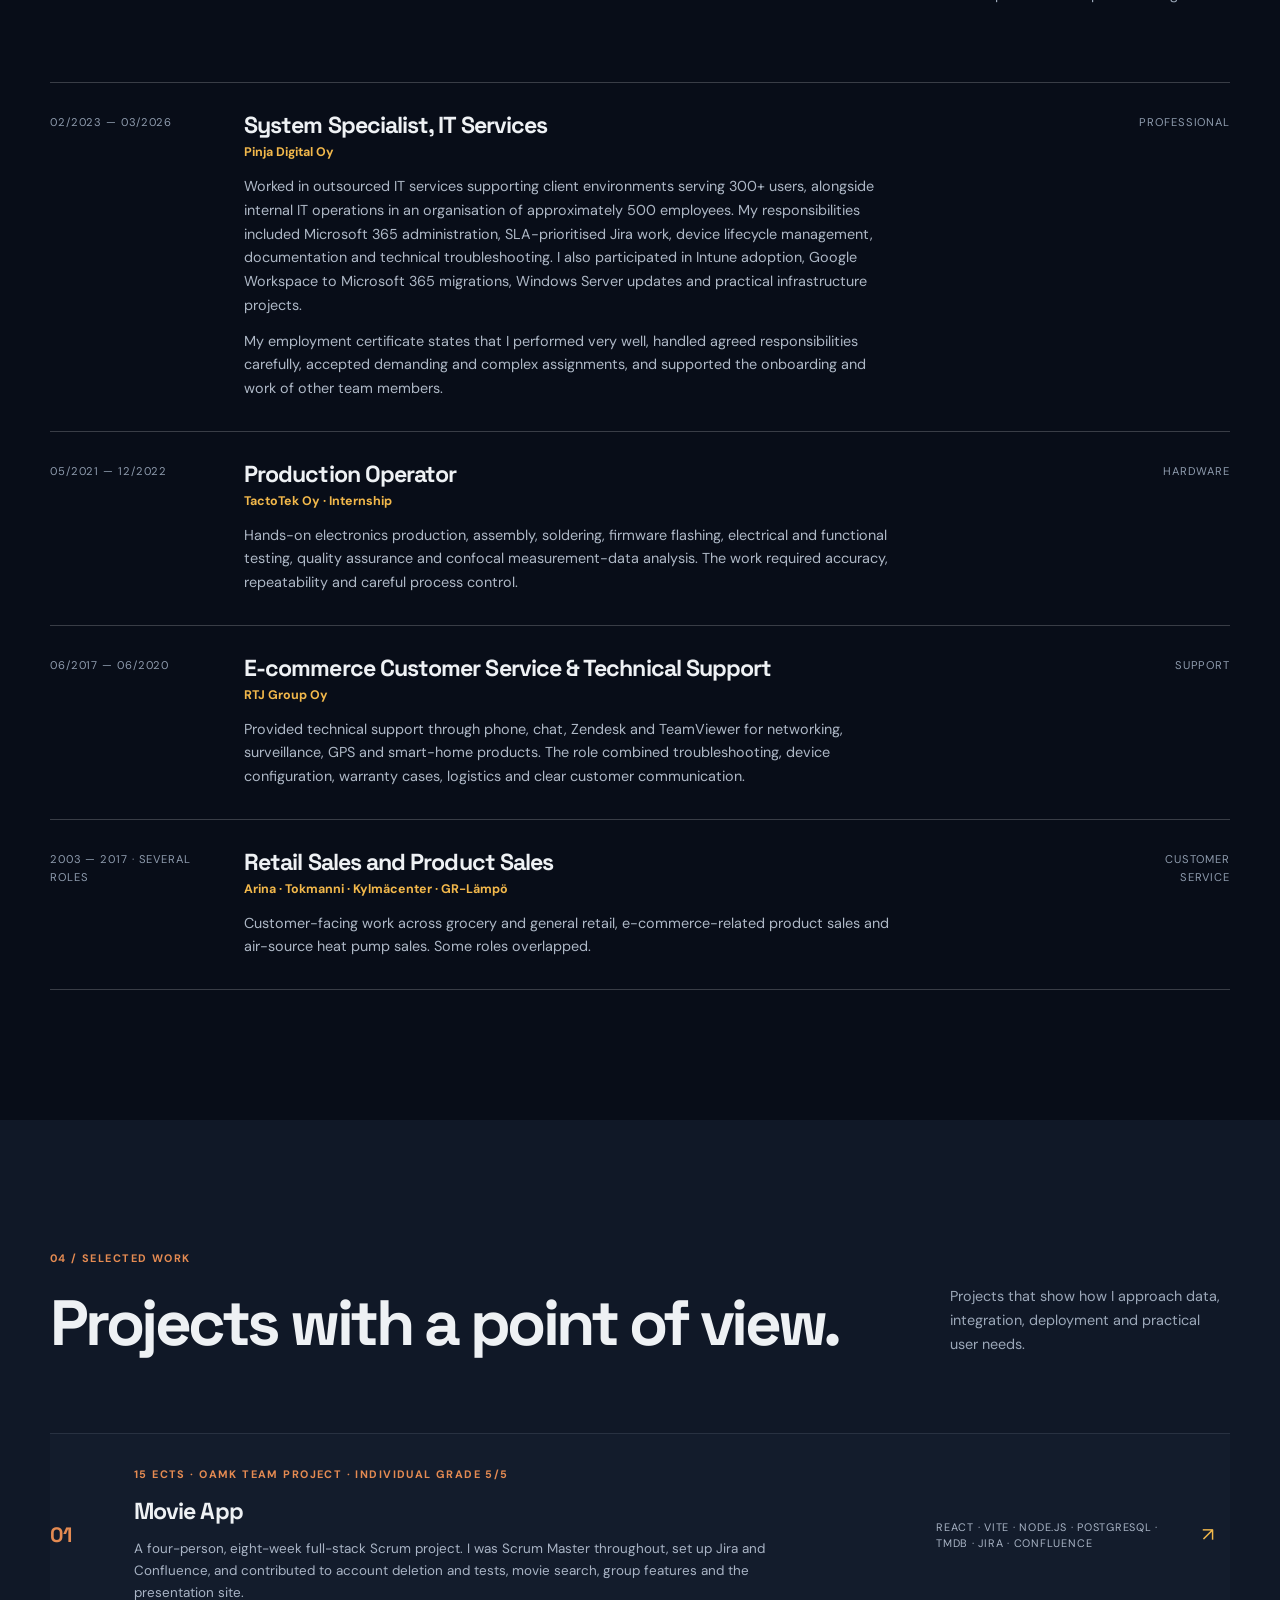
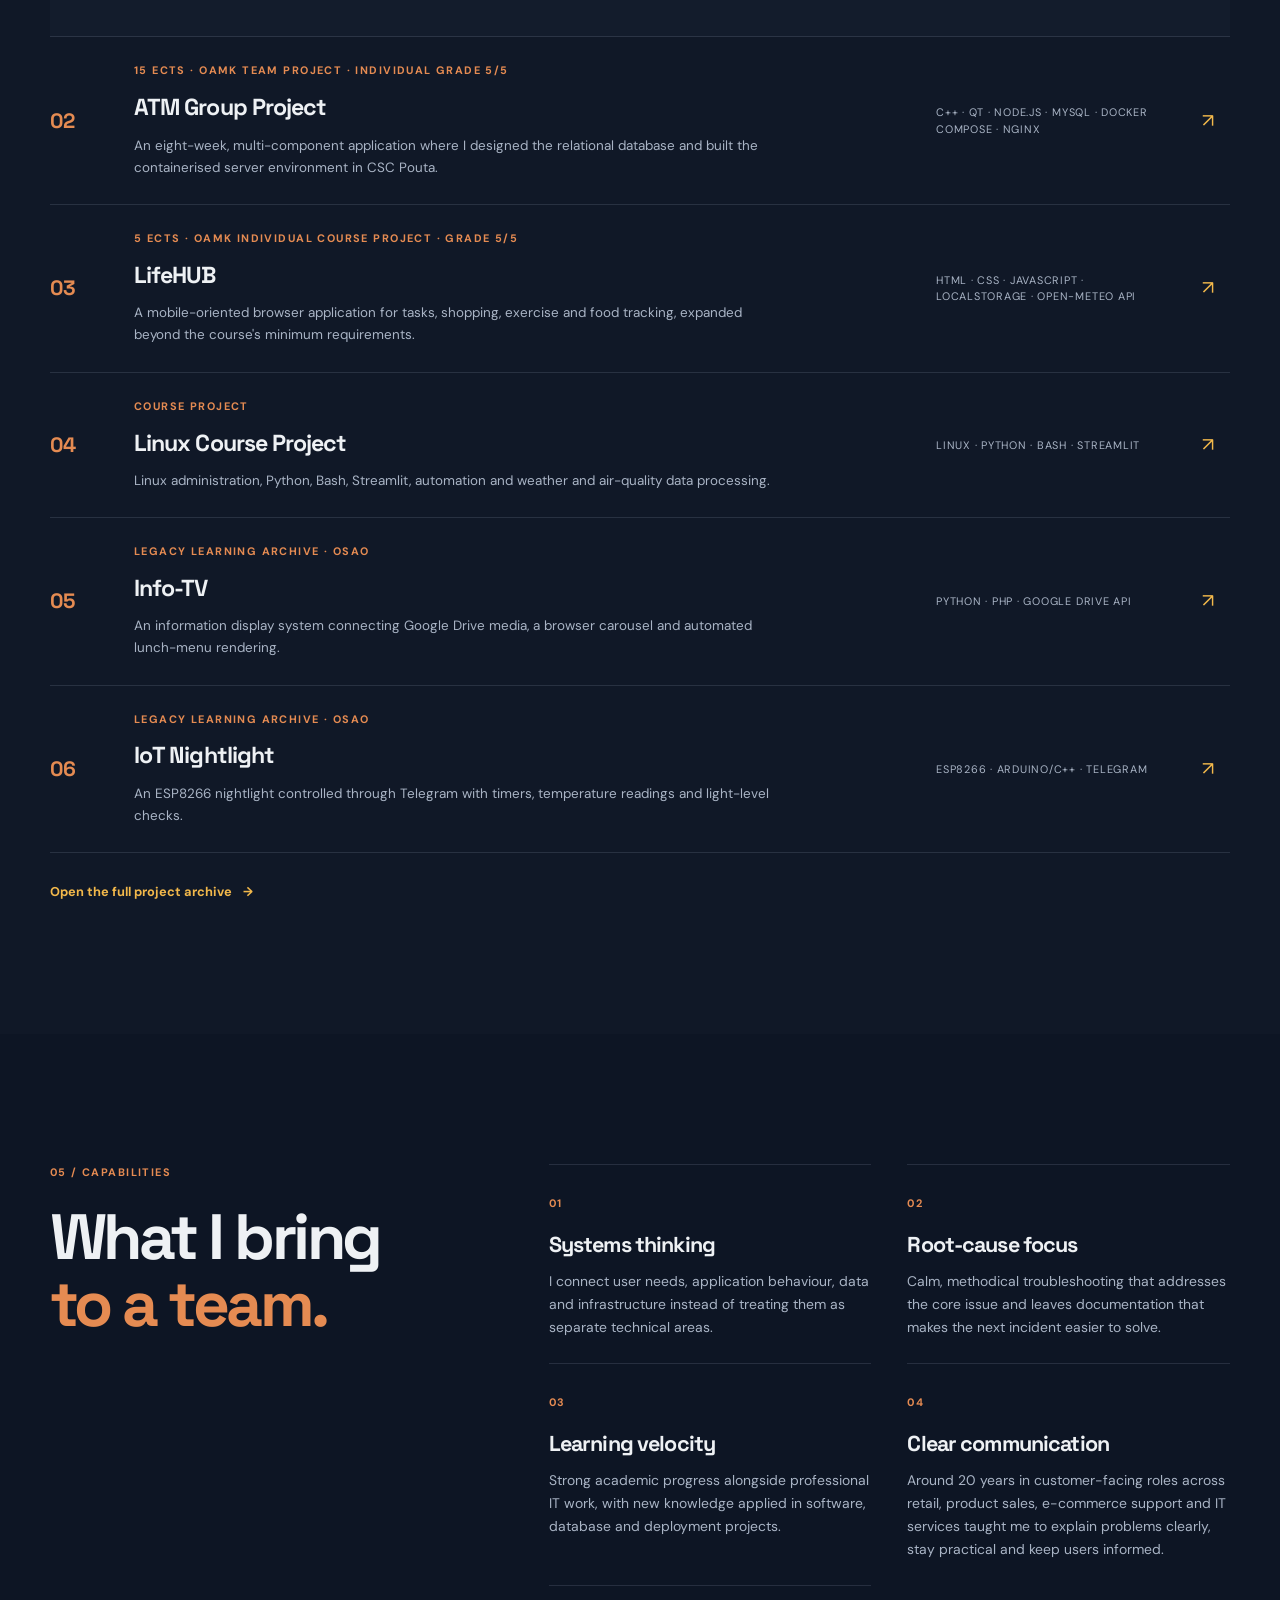
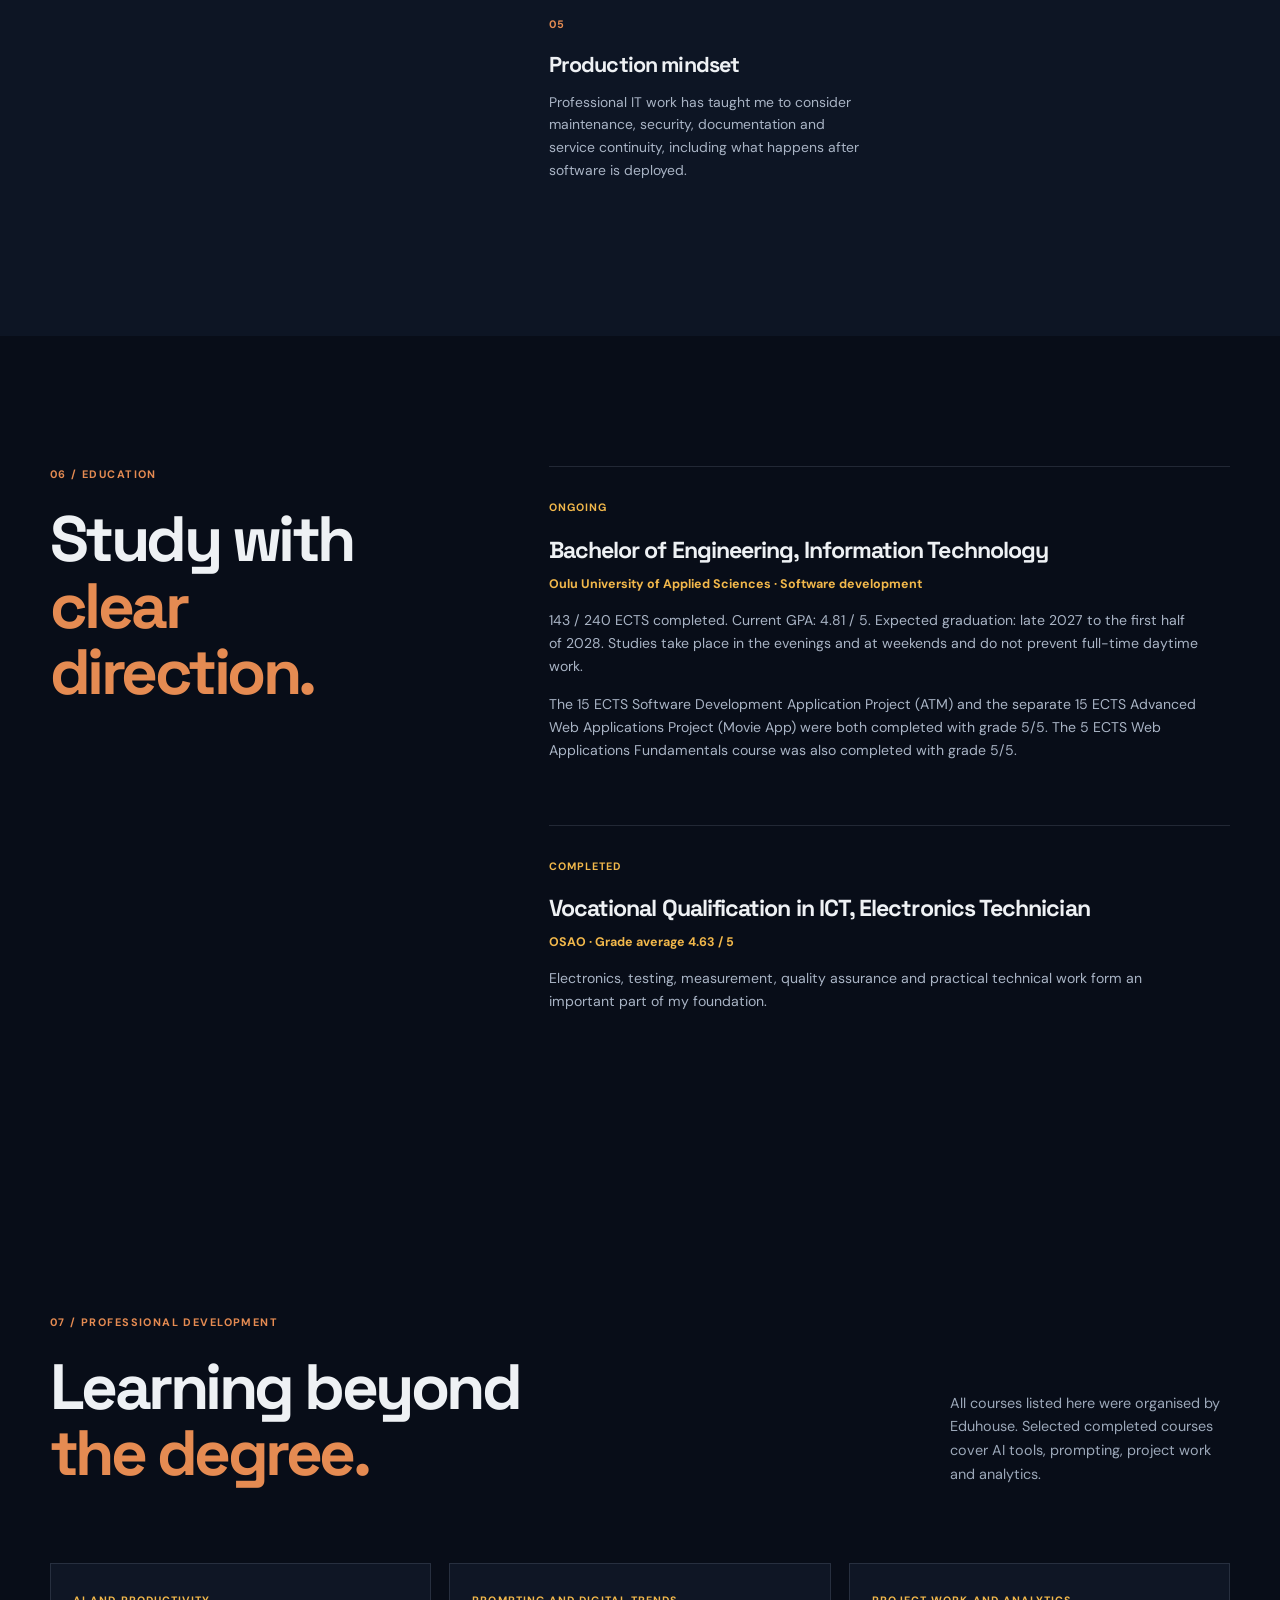
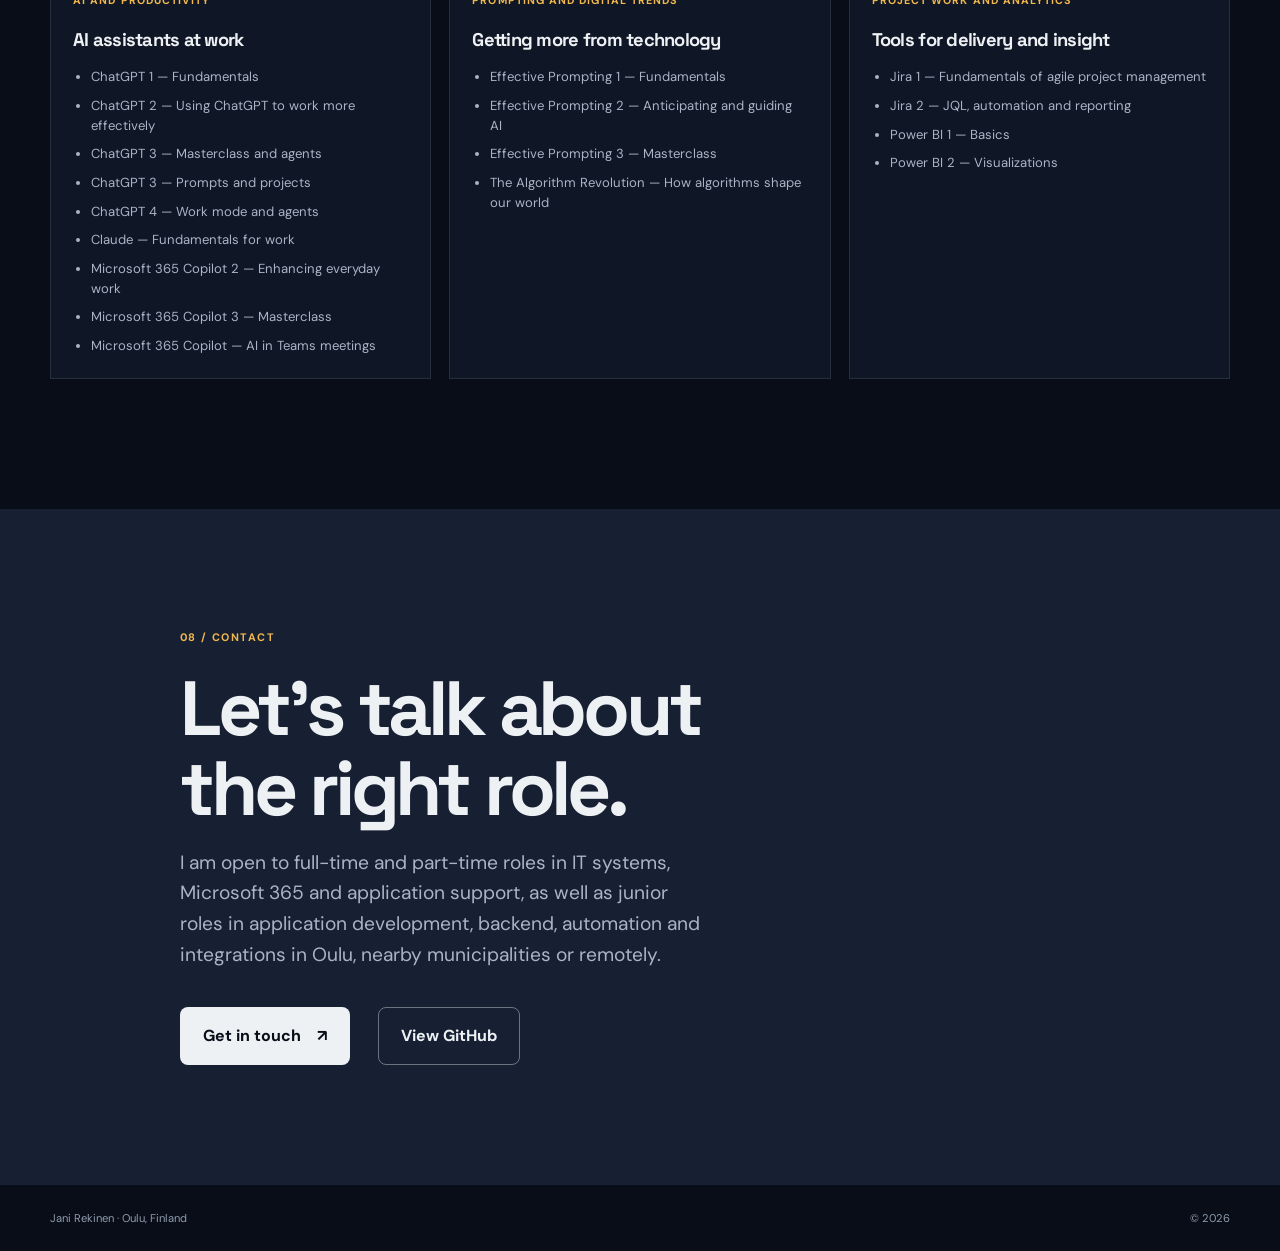
==== commit 0b36e1f3: "Update portfolio projects and courses" ====
--- a/index.html
+++ b/index.html
@@ -39,6 +39,7 @@
                 <li><a href="#experience">Experience</a></li>
                 <li><a href="#projects">Projects</a></li>
                 <li><a href="#education">Education</a></li>
+                <li><a href="#courses">Courses</a></li>
                 <li><a href="#contact">Contact</a></li>
             </ul>
         </nav>
@@ -231,10 +232,23 @@
                         practical user needs.</p>
                 </div>
                 <div class="homepage-project-list">
-                    <a class="homepage-project homepage-project-featured" href="projects/atm.html">
+                    <a class="homepage-project homepage-project-featured" href="projects/movie-app.html">
                         <span class="project-number">01</span>
                         <span class="homepage-project-copy">
-                            <span class="project-label">15 ECTS team project · OAMK · Individual grade 5/5</span>
+                            <span class="project-label">15 ECTS · OAMK team project · Individual grade 5/5</span>
+                            <strong>Movie App</strong>
+                            <span>A four-person, eight-week full-stack Scrum project. I was Scrum Master throughout, set up Jira and Confluence,
+                            and contributed to account deletion and tests, movie search, group features and the
+                            presentation site.</span>
+                        </span>
+                        <span class="homepage-project-role">React · Vite · Node.js · PostgreSQL · TMDB · Jira · Confluence</span>
+                        <span class="homepage-project-arrow" aria-hidden="true">↗</span>
+                    </a>
+
+                    <a class="homepage-project" href="projects/atm.html">
+                        <span class="project-number">02</span>
+                        <span class="homepage-project-copy">
+                            <span class="project-label">15 ECTS · OAMK team project · Individual grade 5/5</span>
                             <strong>ATM Group Project</strong>
                             <span>An eight-week, multi-component application where I designed the relational database
                                 and built the containerised server environment in CSC Pouta.</span>
@@ -242,20 +256,11 @@
                         <span class="homepage-project-role">C++ · Qt · Node.js · MySQL · Docker Compose · Nginx</span>
                         <span class="homepage-project-arrow" aria-hidden="true">↗</span>
                     </a>
-                    <a class="homepage-project" href="projects/movie-app.html">
-                        <span class="project-number">02</span>
-                        <span class="homepage-project-copy">
-                            <span class="project-label">15 ECTS team project · OAMK · Grade 5/5</span>
-                            <strong>Movie App</strong>
-                            <span>A four-person, eight-week full-stack Scrum project. I was Scrum Master throughout and also contributed to search, account deletion and project tooling.</span>
-                        </span>
-                        <span class="homepage-project-role">React · Vite · Node.js · PostgreSQL · TMDB · Jira · Confluence</span>
-                        <span class="homepage-project-arrow" aria-hidden="true">↗</span>
-                    </a>
+
                     <a class="homepage-project" href="projects/lifehub.html">
                         <span class="project-number">03</span>
                         <span class="homepage-project-copy">
-                            <span class="project-label">Individual course project · 5 ECTS · Grade 5/5</span>
+                            <span class="project-label">5 ECTS · OAMK individual course project · Grade 5/5</span>
                             <strong>LifeHUB</strong>
                             <span>A mobile-oriented browser application for tasks, shopping, exercise and food tracking,
                                 expanded beyond the course's minimum requirements.</span>
@@ -264,19 +269,9 @@
                             API</span>
                         <span class="homepage-project-arrow" aria-hidden="true">↗</span>
                     </a>
-                    <a class="homepage-project" href="projects/myapi.html">
+
+                    <a class="homepage-project" href="projects/linux.html">
                         <span class="project-number">04</span>
-                        <span class="homepage-project-copy">
-                            <span class="project-label">Backend study project</span>
-                            <strong>myApi</strong>
-                            <span>A focused project for learning routing, database connections, SQL queries and REST API
-                                structure.</span>
-                        </span>
-                        <span class="homepage-project-role">Node.js · Express · MySQL</span>
-                        <span class="homepage-project-arrow" aria-hidden="true">↗</span>
-                    </a>
-                    <a class="homepage-project" href="projects/linux.html">
-                        <span class="project-number">05</span>
                         <span class="homepage-project-copy">
                             <span class="project-label">Course project</span>
                             <strong>Linux Course Project</strong>
@@ -286,8 +281,9 @@
                         <span class="homepage-project-role">Linux · Python · Bash · Streamlit</span>
                         <span class="homepage-project-arrow" aria-hidden="true">↗</span>
                     </a>
+
                     <a class="homepage-project" href="projects/info-tv.html">
-                        <span class="project-number">06</span>
+                        <span class="project-number">05</span>
                         <span class="homepage-project-copy">
                             <span class="project-label">Legacy learning archive · OSAO</span>
                             <strong>Info-TV</strong>
@@ -297,8 +293,9 @@
                         <span class="homepage-project-role">Python · PHP · Google Drive API</span>
                         <span class="homepage-project-arrow" aria-hidden="true">↗</span>
                     </a>
+
                     <a class="homepage-project" href="projects/iot-nightlight.html">
-                        <span class="project-number">07</span>
+                        <span class="project-number">06</span>
                         <span class="homepage-project-copy">
                             <span class="project-label">Legacy learning archive · OSAO</span>
                             <strong>IoT Nightlight</strong>
@@ -309,7 +306,7 @@
                         <span class="homepage-project-arrow" aria-hidden="true">↗</span>
                     </a>
                 </div>
-                <a class="projects-archive-link" href="projects/">Open the full project archive <span
+                <a class="projects-archive-link" href="projects/index.html">Open the full project archive <span
                         aria-hidden="true">→</span></a>
             </div>
         </section>
@@ -384,9 +381,58 @@
             </div>
         </section>
 
+        <section class="section courses-section" id="courses" aria-labelledby="courses-title">
+            <div class="container">
+                <div class="section-heading split-heading">
+                    <div>
+                        <p class="eyebrow">07 / Professional development</p>
+                        <h2 id="courses-title">Learning beyond<br><em>the degree.</em></h2>
+                    </div>
+                    <p class="heading-aside">All courses listed here were organised by Eduhouse. Selected completed courses cover AI tools, prompting, project work and analytics.</p>
+                </div>
+                <div class="course-groups">
+                    <article>
+                        <span class="skill-group-label">AI and productivity</span>
+                        <h3>AI assistants at work</h3>
+                        <ul>
+                            <li>ChatGPT 1 — Fundamentals</li>
+                            <li>ChatGPT 2 — Using ChatGPT to work more effectively</li>
+                            <li>ChatGPT 3 — Masterclass and agents</li>
+                            <li>ChatGPT 3 — Prompts and projects</li>
+                            <li>ChatGPT 4 — Work mode and agents</li>
+                            <li>Claude — Fundamentals for work</li>
+                            <li>Microsoft 365 Copilot 2 — Enhancing everyday work</li>
+                            <li>Microsoft 365 Copilot 3 — Masterclass</li>
+                            <li>Microsoft 365 Copilot — AI in Teams meetings</li>
+                        </ul>
+                    </article>
+                    <article>
+                        <span class="skill-group-label">Prompting and digital trends</span>
+                        <h3>Getting more from technology</h3>
+                        <ul>
+                            <li>Effective Prompting 1 — Fundamentals</li>
+                            <li>Effective Prompting 2 — Anticipating and guiding AI</li>
+                            <li>Effective Prompting 3 — Masterclass</li>
+                            <li>The Algorithm Revolution — How algorithms shape our world</li>
+                        </ul>
+                    </article>
+                    <article>
+                        <span class="skill-group-label">Project work and analytics</span>
+                        <h3>Tools for delivery and insight</h3>
+                        <ul>
+                            <li>Jira 1 — Fundamentals of agile project management</li>
+                            <li>Jira 2 — JQL, automation and reporting</li>
+                            <li>Power BI 1 — Basics</li>
+                            <li>Power BI 2 — Visualizations</li>
+                        </ul>
+                    </article>
+                </div>
+            </div>
+        </section>
+
         <section class="contact-section" id="contact" aria-labelledby="contact-title">
             <div class="container contact-inner">
-                <p class="eyebrow eyebrow-light">07 / Contact</p>
+                <p class="eyebrow eyebrow-light">08 / Contact</p>
 
                 <h2 id="contact-title">
                     Let's talk about<br>
--- a/css/style.css
+++ b/css/style.css
@@ -1399,21 +1399,93 @@
         animation-duration: .01ms !important;
     }
 }
-/* Keep the homepage hero readable when its text wraps on narrow screens. */
+/* Keep the homepage hero in normal document flow on narrow screens. */
 @media (max-width: 800px) {
-    .hero { min-height: 0; }
-    .hero-grid { min-height: 0; padding-top: 112px; padding-bottom: 30px; }
-    .hero-note { max-width: none; margin-top: 38px; padding: 24px 0 0; }
+    .hero {
+        min-height: 0;
+    }
+
+    .hero-grid {
+        display: flex;
+        flex-direction: column;
+        align-items: stretch;
+        gap: 24px;
+        min-height: 0;
+        padding-top: 112px;
+        padding-bottom: 24px;
+    }
+
+    .hero-copy {
+        max-width: none;
+    }
+
+    .hero-note {
+        max-width: none;
+        margin-top: 0;
+        padding: 24px 0 0;
+    }
+
     .hero-rail {
-        position: relative; inset: auto; display: grid;
-        grid-template-columns: repeat(2, minmax(0, 1fr)); gap: 14px 18px;
-        width: calc(100% - 36px); max-width: 620px; margin: 0 auto;
-        padding: 20px 0 26px; font-size: .82rem;
-    }
-}
+        position: relative;
+        inset: auto;
+        display: grid;
+        grid-template-columns: 1fr;
+        gap: 12px;
+        width: min(100% - 36px, 620px);
+        max-width: 620px;
+        margin: 0 auto;
+        padding: 20px 0 26px;
+        font-size: .88rem;
+    }
+}
+
 @media (max-width: 420px) {
-    .hero-copy h1 { font-size: clamp(2.6rem, 12vw, 3.4rem); }
-    .hero-rail { grid-template-columns: 1fr; }
-    .note-stamp { min-width: 0; max-width: 100%; }
-    .homepage-project-copy { min-width: 0; overflow-wrap: anywhere; }
-}+    .hero-copy h1 {
+        font-size: clamp(2.6rem, 12vw, 3.4rem);
+    }
+
+    .note-stamp {
+        min-width: 0;
+        max-width: 100%;
+    }
+
+    .homepage-project-copy {
+        min-width: 0;
+        overflow-wrap: anywhere;
+    }
+}
+
+.course-groups {
+    display: grid;
+    grid-template-columns: repeat(3, minmax(0, 1fr));
+    gap: 18px;
+    margin-top: 42px;
+}
+
+.course-groups article {
+    padding: 22px;
+    border: 1px solid var(--line);
+    background: rgb(23 32 51 / 48%);
+}
+
+.course-groups h3 {
+    margin-top: 18px;
+    font-size: 1.15rem;
+    letter-spacing: -.04em;
+}
+
+.course-groups ul {
+    display: grid;
+    gap: 9px;
+    margin: 18px 0 0;
+    padding-left: 18px;
+    color: var(--muted);
+    font-size: .82rem;
+    line-height: 1.5;
+}
+
+@media (max-width: 800px) {
+    .course-groups {
+        grid-template-columns: 1fr;
+    }
+}
